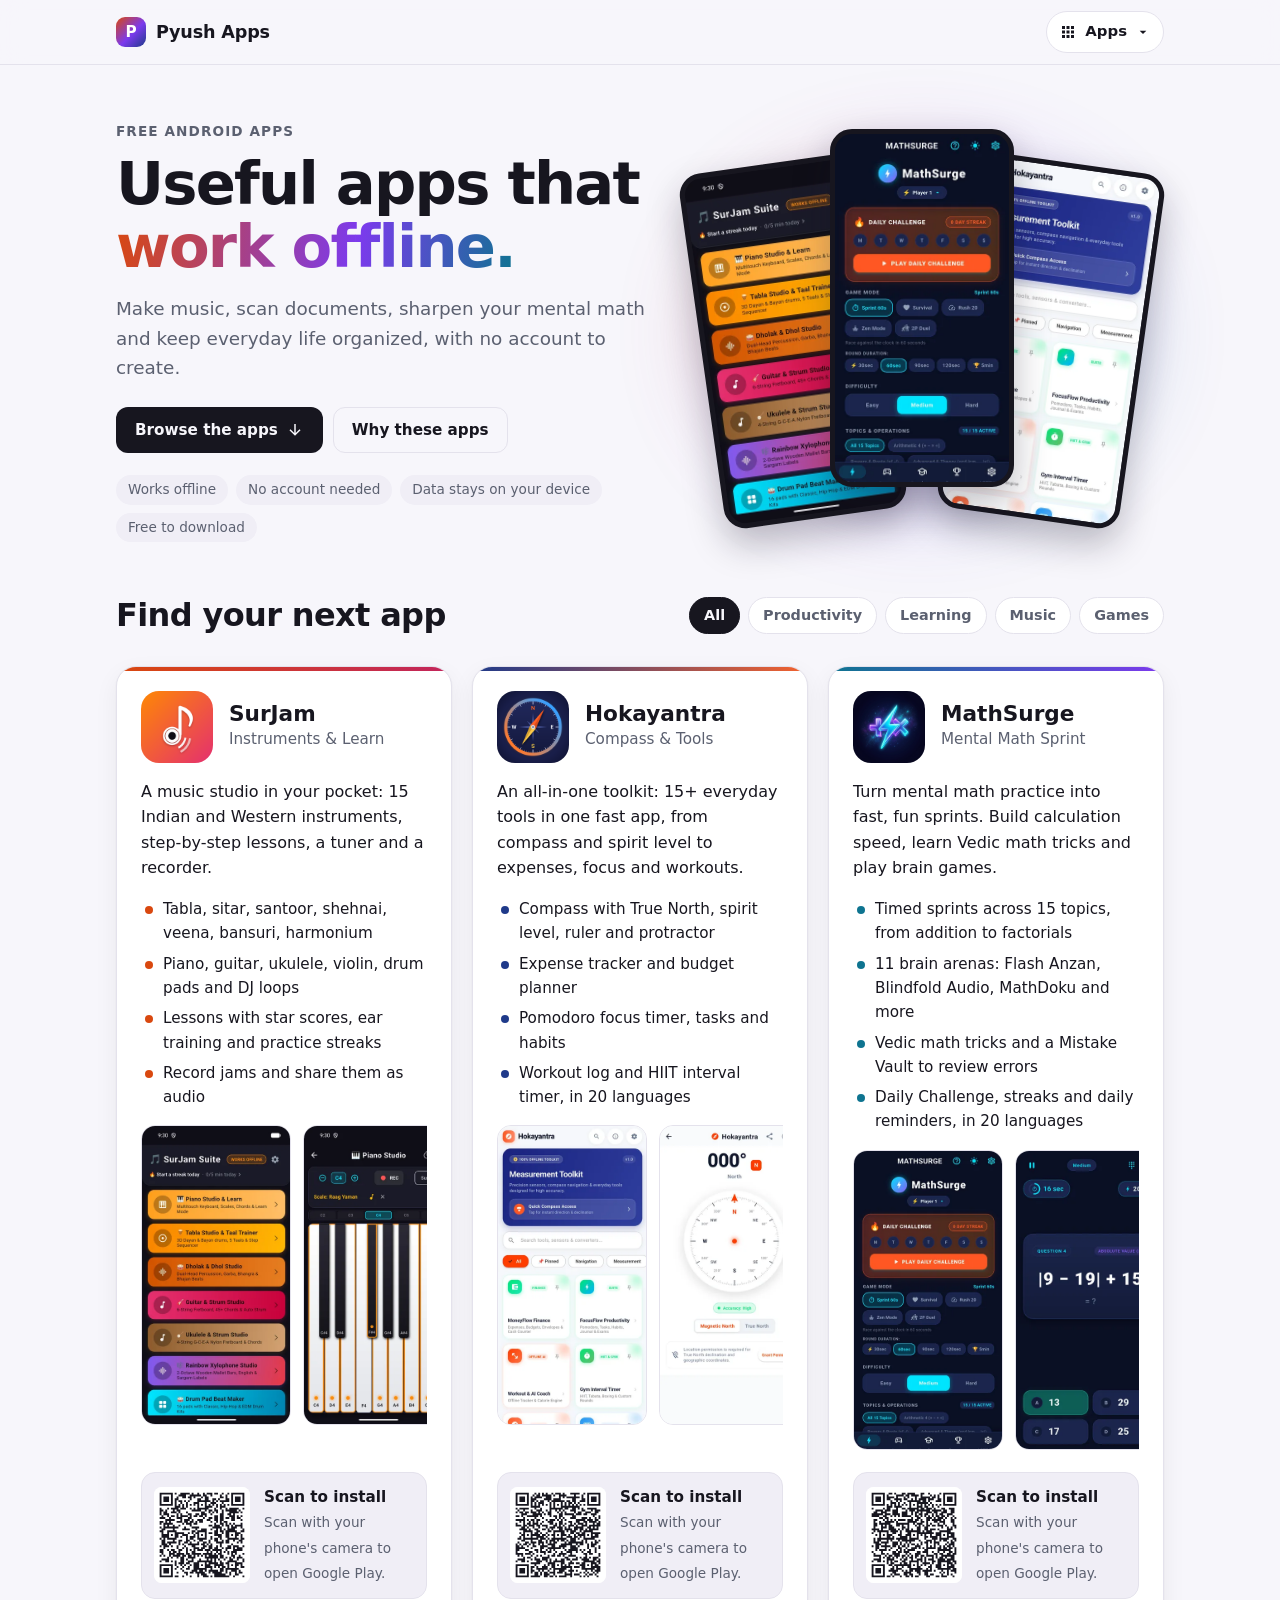
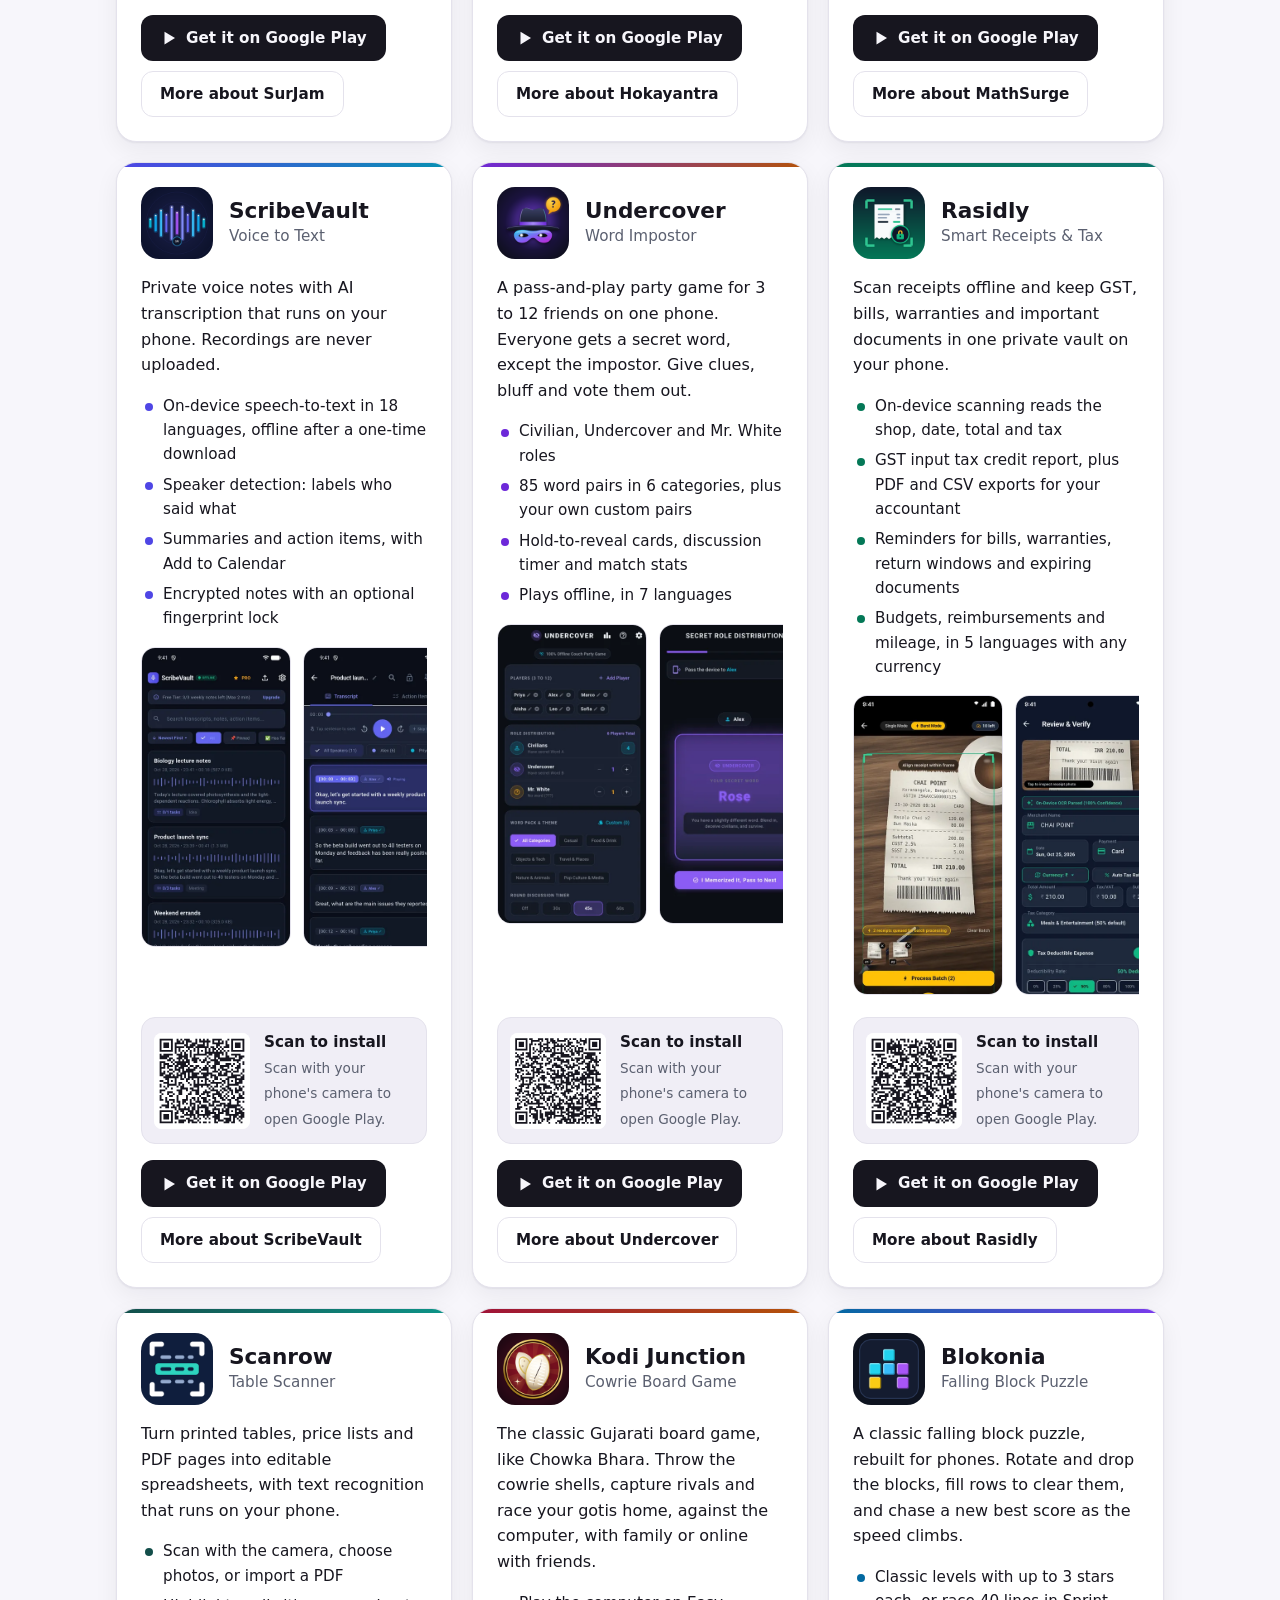
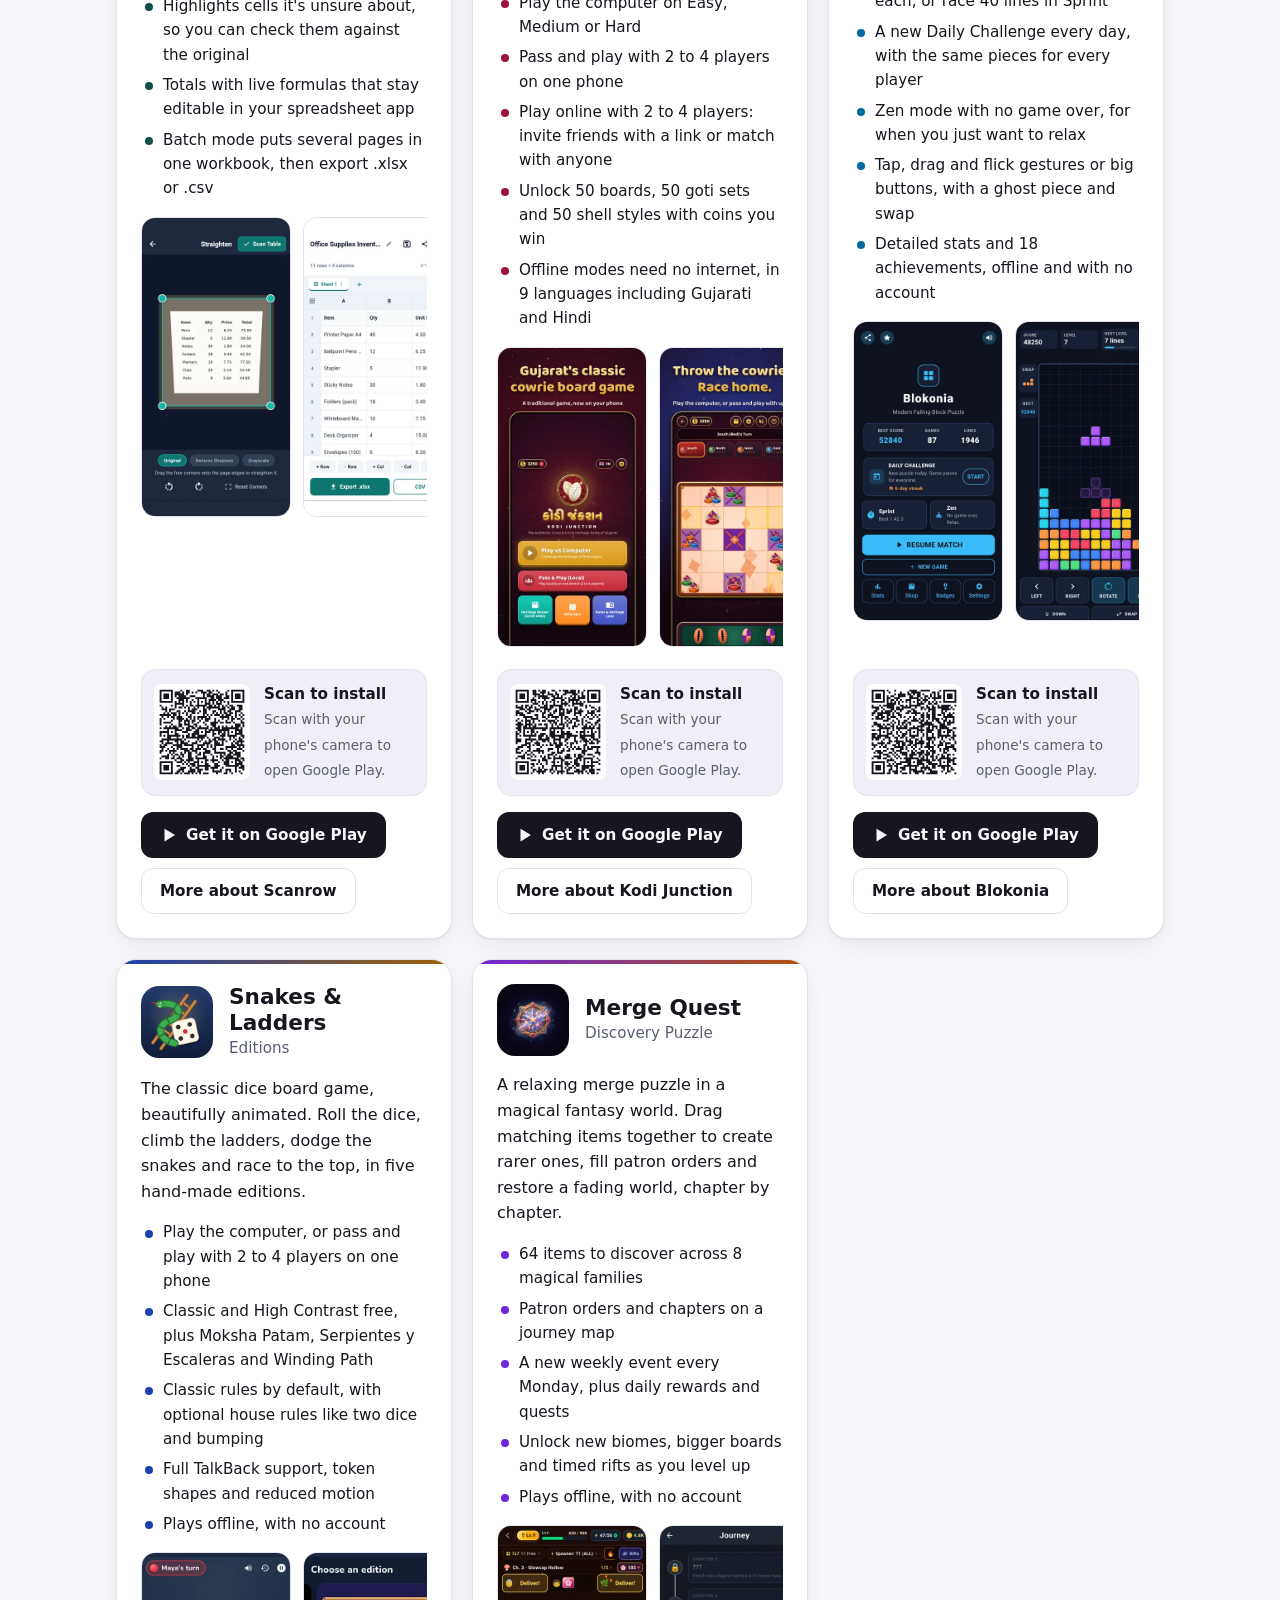
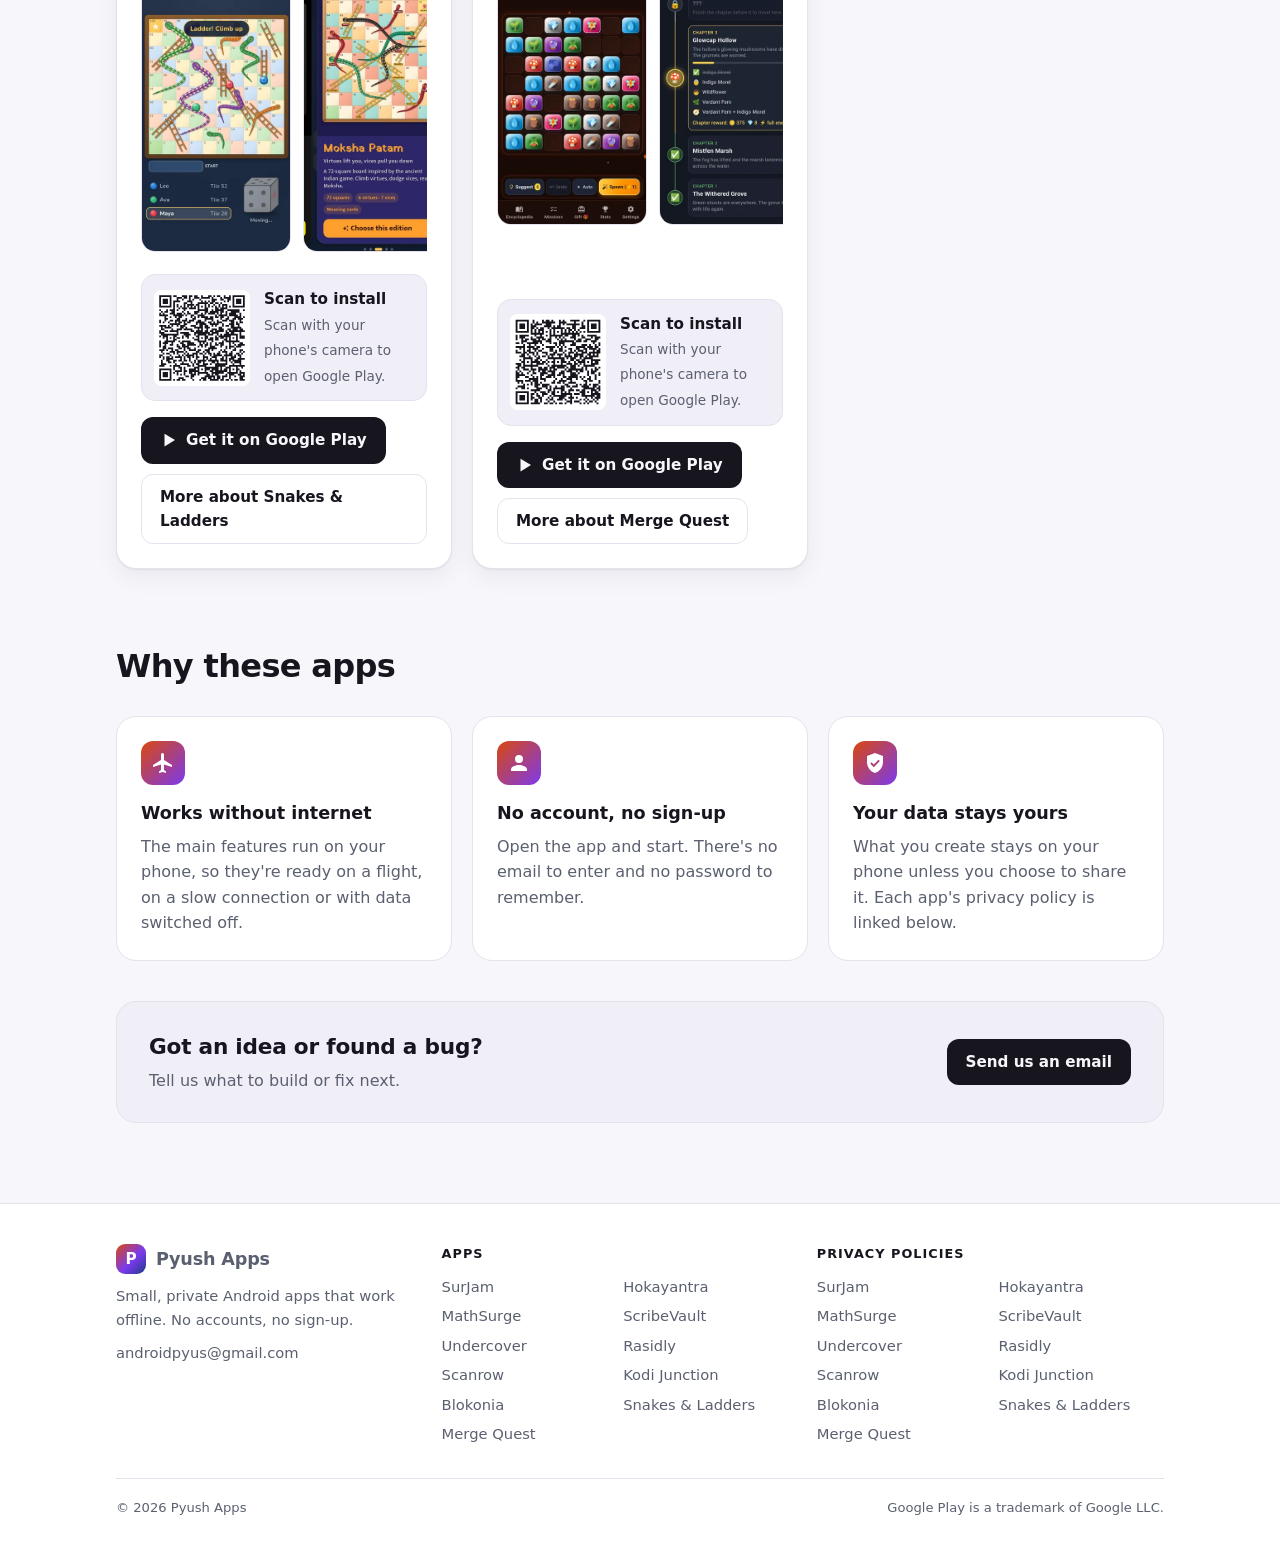
==== index.html @ 97610618 "Merge Quest is live on Google Play: install button and QR code Switches the home page card and /merg" ====
<!doctype html>
<html lang="en">
<head>
  <meta charset="utf-8">
  <meta name="viewport" content="width=device-width, initial-scale=1">
  <title>Pyush Apps</title>
  <meta name="description" content="Free Android apps that work offline: SurJam, a music studio with 15 instruments; Hokayantra, a compass and everyday toolkit; MathSurge, a mental math speed trainer; ScribeVault, private voice notes with on-device transcription; Undercover, a pass-and-play word party game; Rasidly, an offline receipt scanner and tax organiser; and Scanrow, which turns printed tables and PDFs into editable spreadsheets.">
  <link rel="icon" type="image/png" href="assets/surjam-icon.png">
  <link rel="stylesheet" href="assets/style.css">
</head>
<body>
  <a class="skip-link" href="#main">Skip to content</a>
  <header class="site-header">
    <div class="wrap">
      <a class="brand" href="./"><span class="brand-mark" aria-hidden="true">P</span>Pyush Apps</a>
      <details class="apps-menu">
        <summary><svg viewBox="0 0 24 24" width="18" height="18" aria-hidden="true"><path fill="currentColor" d="M4 4h4v4H4zm6 0h4v4h-4zm6 0h4v4h-4zM4 10h4v4H4zm6 0h4v4h-4zm6 0h4v4h-4zM4 16h4v4H4zm6 0h4v4h-4zm6 0h4v4h-4z"/></svg><span>Apps</span><svg class="apps-chevron" viewBox="0 0 24 24" width="16" height="16" aria-hidden="true"><path fill="currentColor" d="M7 10l5 5 5-5z"/></svg></summary>
        <nav class="apps-panel" aria-label="Apps">
          <a href="surjam/"><img src="assets/surjam-icon.png" alt="" width="32" height="32" loading="lazy"><span>SurJam</span></a>
          <a href="hokayantra/"><img src="assets/hokayantra-icon.png" alt="" width="32" height="32" loading="lazy"><span>Hokayantra</span></a>
          <a href="mathsurge/"><img src="assets/mathsurge-icon.png" alt="" width="32" height="32" loading="lazy"><span>MathSurge</span></a>
          <a href="scribevault/"><img src="assets/scribevault-icon.png" alt="" width="32" height="32" loading="lazy"><span>ScribeVault</span></a>
          <a href="undercover/"><img src="assets/undercover-icon.png" alt="" width="32" height="32" loading="lazy"><span>Undercover</span></a>
          <a href="rasidly/"><img src="assets/rasidly-icon.png" alt="" width="32" height="32" loading="lazy"><span>Rasidly</span></a>
          <a href="scanrow/"><img src="assets/scanrow-icon.png" alt="" width="32" height="32" loading="lazy"><span>Scanrow</span></a>
          <a href="kodijunction/"><img src="assets/kodijunction-icon.png" alt="" width="32" height="32" loading="lazy"><span>Kodi Junction</span></a>
          <a href="blokonia/"><img src="assets/blokonia-icon.png" alt="" width="32" height="32" loading="lazy"><span>Blokonia</span></a>
          <a href="snakesladders/"><img src="assets/snakesladders-icon.png" alt="" width="32" height="32" loading="lazy"><span>Snakes &amp; Ladders</span></a>
          <a href="mergequest/"><img src="assets/mergequest-icon.png" alt="" width="32" height="32" loading="lazy"><span>Merge Quest</span></a>
        </nav>
      </details>
      <script src="assets/site.js" defer></script>
    </div>
  </header>

  <main id="main" class="wrap">
    <section class="hero">
      <div class="hero-text">
        <p class="eyebrow">Free Android apps</p>
        <h1>Useful apps that <span class="hero-accent">work offline.</span></h1>
        <p class="hero-lead">Make music, scan documents, sharpen your mental math and keep everyday life organized, with no account to create.</p>
        <div class="hero-actions">
          <a class="btn btn-play" href="#apps">
            Browse the apps
            <svg viewBox="0 0 24 24" aria-hidden="true"><path fill="currentColor" d="M11 4h2v12l5-5 1.4 1.4L12 19.8l-7.4-7.4L6 11l5 5z"/></svg>
          </a>
          <a class="btn btn-ghost" href="#why">Why these apps</a>
        </div>
        <ul class="pills" aria-label="What every app offers">
          <li>Works offline</li>
          <li>No account needed</li>
          <li>Data stays on your device</li>
          <li>Free to download</li>
        </ul>
      </div>
      <div class="hero-phones">
        <a class="phone phone-left" href="surjam/"><img src="assets/surjam-1.webp" alt="SurJam's instrument list" width="360" height="720"></a>
        <a class="phone phone-right" href="hokayantra/"><img src="assets/hokayantra-1.webp" alt="Hokayantra's toolkit home screen" width="360" height="720"></a>
        <a class="phone phone-center" href="mathsurge/"><img src="assets/mathsurge-1.webp" alt="MathSurge's daily challenge screen" width="360" height="720"></a>
      </div>
    </section>

    <section id="apps" class="apps-section" aria-labelledby="apps-title">
      <div class="apps-heading">
        <h2 id="apps-title">Find your next app</h2>
        <div class="filters" role="group" aria-label="Filter apps by category" hidden>
          <button type="button" data-tag="all" aria-pressed="true">All</button>
          <button type="button" data-tag="productivity" aria-pressed="false">Productivity</button>
          <button type="button" data-tag="learning" aria-pressed="false">Learning</button>
          <button type="button" data-tag="music" aria-pressed="false">Music</button>
          <button type="button" data-tag="games" aria-pressed="false">Games</button>
        </div>
      </div>
      <div class="apps">
      <article class="card surjam" data-tags="music learning">
        <div class="card-head">
          <img src="assets/surjam-icon.png" alt="" width="72" height="72">
          <div>
            <h2>SurJam</h2>
            <p class="tagline">Instruments &amp; Learn</p>
          </div>
        </div>
        <p>A music studio in your pocket: 15 Indian and Western instruments, step-by-step lessons, a tuner and a recorder.</p>
        <ul class="features">
          <li>Tabla, sitar, santoor, shehnai, veena, bansuri, harmonium</li>
          <li>Piano, guitar, ukulele, violin, drum pads and DJ loops</li>
          <li>Lessons with star scores, ear training and practice streaks</li>
          <li>Record jams and share them as audio</li>
        </ul>
        <div class="shots" aria-label="SurJam screenshots">
          <img src="assets/surjam-1.webp" alt="SurJam home screen listing the instruments" width="360" height="720" loading="lazy">
          <img src="assets/surjam-2.webp" alt="Piano with Raag Yaman highlighted" width="360" height="720" loading="lazy">
          <img src="assets/surjam-3.webp" alt="A piano lesson in progress" width="360" height="720" loading="lazy">
          <img src="assets/surjam-4.webp" alt="Sitar with frets and strings" width="360" height="720" loading="lazy">
        </div>
        <div class="qr">
          <img src="assets/qr-surjam.svg" alt="QR code that opens SurJam on Google Play" width="96" height="96" loading="lazy">
          <div><strong>Scan to install</strong><span>Scan with your phone's camera to open Google Play.</span></div>
        </div>
        <div class="card-actions">
          <a class="btn btn-play" href="https://play.google.com/store/apps/details?id=com.surjam.app">
            <svg viewBox="0 0 24 24" aria-hidden="true"><path fill="currentColor" d="M6 3.5v17l14-8.5z"/></svg>
            Get it on Google Play
          </a>
          <a class="btn btn-ghost" href="surjam/">More about SurJam</a>
        </div>
      </article>

      <article class="card hokayantra" data-tags="productivity">
        <div class="card-head">
          <img src="assets/hokayantra-icon.png" alt="" width="72" height="72">
          <div>
            <h2>Hokayantra</h2>
            <p class="tagline">Compass &amp; Tools</p>
          </div>
        </div>
        <p>An all-in-one toolkit: 15+ everyday tools in one fast app, from compass and spirit level to expenses, focus and workouts.</p>
        <ul class="features">
          <li>Compass with True North, spirit level, ruler and protractor</li>
          <li>Expense tracker and budget planner</li>
          <li>Pomodoro focus timer, tasks and habits</li>
          <li>Workout log and HIIT interval timer, in 20 languages</li>
        </ul>
        <div class="shots" aria-label="Hokayantra screenshots">
          <img src="assets/hokayantra-1.webp" alt="Hokayantra home screen with the tool list" width="360" height="720" loading="lazy">
          <img src="assets/hokayantra-2.webp" alt="Digital compass pointing north" width="360" height="720" loading="lazy">
          <img src="assets/hokayantra-3.webp" alt="MoneyFlow expense tracker" width="360" height="720" loading="lazy">
          <img src="assets/hokayantra-4.webp" alt="Gym interval timer" width="360" height="720" loading="lazy">
        </div>
        <div class="qr">
          <img src="assets/qr-hokayantra.svg" alt="QR code that opens Hokayantra on Google Play" width="96" height="96" loading="lazy">
          <div><strong>Scan to install</strong><span>Scan with your phone's camera to open Google Play.</span></div>
        </div>
        <div class="card-actions">
          <a class="btn btn-play" href="https://play.google.com/store/apps/details?id=com.hokayantra.app">
            <svg viewBox="0 0 24 24" aria-hidden="true"><path fill="currentColor" d="M6 3.5v17l14-8.5z"/></svg>
            Get it on Google Play
          </a>
          <a class="btn btn-ghost" href="hokayantra/">More about Hokayantra</a>
        </div>
      </article>

      <article class="card mathsurge" data-tags="learning games">
        <div class="card-head">
          <img src="assets/mathsurge-icon.png" alt="" width="72" height="72">
          <div>
            <h2>MathSurge</h2>
            <p class="tagline">Mental Math Sprint</p>
          </div>
        </div>
        <p>Turn mental math practice into fast, fun sprints. Build calculation speed, learn Vedic math tricks and play brain games.</p>
        <ul class="features">
          <li>Timed sprints across 15 topics, from addition to factorials</li>
          <li>11 brain arenas: Flash Anzan, Blindfold Audio, MathDoku and more</li>
          <li>Vedic math tricks and a Mistake Vault to review errors</li>
          <li>Daily Challenge, streaks and daily reminders, in 20 languages</li>
        </ul>
        <div class="shots" aria-label="MathSurge screenshots">
          <img src="assets/mathsurge-1.webp" alt="MathSurge home screen with the Daily Challenge and game modes" width="360" height="720" loading="lazy">
          <img src="assets/mathsurge-2.webp" alt="A sprint question with four answer choices" width="360" height="720" loading="lazy">
          <img src="assets/mathsurge-3.webp" alt="The list of brain arenas" width="360" height="720" loading="lazy">
          <img src="assets/mathsurge-4.webp" alt="The Speed Math Academy with tricks and Vedic math" width="360" height="720" loading="lazy">
        </div>
        <div class="qr">
          <img src="assets/qr-mathsurge.svg" alt="QR code that opens MathSurge on Google Play" width="96" height="96" loading="lazy">
          <div><strong>Scan to install</strong><span>Scan with your phone's camera to open Google Play.</span></div>
        </div>
        <div class="card-actions">
          <a class="btn btn-play" href="https://play.google.com/store/apps/details?id=com.mathsurge.app">
            <svg viewBox="0 0 24 24" aria-hidden="true"><path fill="currentColor" d="M6 3.5v17l14-8.5z"/></svg>
            Get it on Google Play
          </a>
          <a class="btn btn-ghost" href="mathsurge/">More about MathSurge</a>
        </div>
      </article>
      <article class="card scribevault" data-tags="productivity">
        <div class="card-head">
          <img src="assets/scribevault-icon.png" alt="" width="72" height="72">
          <div>
            <h2>ScribeVault</h2>
            <p class="tagline">Voice to Text</p>
          </div>
        </div>
        <p>Private voice notes with AI transcription that runs on your phone. Recordings are never uploaded.</p>
        <ul class="features">
          <li>On-device speech-to-text in 18 languages, offline after a one-time download</li>
          <li>Speaker detection: labels who said what</li>
          <li>Summaries and action items, with Add to Calendar</li>
          <li>Encrypted notes with an optional fingerprint lock</li>
        </ul>
        <div class="shots" aria-label="ScribeVault screenshots">
          <img src="assets/scribevault-1.webp" alt="ScribeVault home screen with voice notes" width="360" height="720" loading="lazy">
          <img src="assets/scribevault-2.webp" alt="Transcript with two speakers labelled" width="360" height="720" loading="lazy">
          <img src="assets/scribevault-3.webp" alt="Summary and action items from a meeting" width="360" height="720" loading="lazy">
          <img src="assets/scribevault-4.webp" alt="ScribeVault Pro plans" width="360" height="720" loading="lazy">
        </div>
        <div class="qr">
          <img src="assets/qr-scribevault.svg" alt="QR code that opens ScribeVault on Google Play" width="96" height="96" loading="lazy">
          <div><strong>Scan to install</strong><span>Scan with your phone's camera to open Google Play.</span></div>
        </div>
        <div class="card-actions">
          <a class="btn btn-play" href="https://play.google.com/store/apps/details?id=com.scribevault.app">
            <svg viewBox="0 0 24 24" aria-hidden="true"><path fill="currentColor" d="M6 3.5v17l14-8.5z"/></svg>
            Get it on Google Play
          </a>
          <a class="btn btn-ghost" href="scribevault/">More about ScribeVault</a>
        </div>
      </article>
      <article class="card undercover" data-tags="games">
        <div class="card-head">
          <img src="assets/undercover-icon.png" alt="" width="72" height="72">
          <div>
            <h2>Undercover</h2>
            <p class="tagline">Word Impostor</p>
          </div>
        </div>
        <p>A pass-and-play party game for 3 to 12 friends on one phone. Everyone gets a secret word, except the impostor. Give clues, bluff and vote them out.</p>
        <ul class="features">
          <li>Civilian, Undercover and Mr. White roles</li>
          <li>85 word pairs in 6 categories, plus your own custom pairs</li>
          <li>Hold-to-reveal cards, discussion timer and match stats</li>
          <li>Plays offline, in 7 languages</li>
        </ul>
        <div class="shots" aria-label="Undercover screenshots">
          <img src="assets/undercover-1.webp" alt="Undercover lobby with six players and role counts" width="360" height="720" loading="lazy">
          <img src="assets/undercover-2.webp" alt="Secret word card revealing the Undercover's word" width="360" height="720" loading="lazy">
          <img src="assets/undercover-3.webp" alt="Voting screen with one player selected for elimination" width="360" height="720" loading="lazy">
          <img src="assets/undercover-4.webp" alt="Match recap showing Mr. White stole the win" width="360" height="720" loading="lazy">
        </div>
        <div class="qr">
          <img src="assets/qr-undercover.svg" alt="QR code that opens Undercover on Google Play" width="96" height="96" loading="lazy">
          <div><strong>Scan to install</strong><span>Scan with your phone's camera to open Google Play.</span></div>
        </div>
        <div class="card-actions">
          <a class="btn btn-play" href="https://play.google.com/store/apps/details?id=com.undercoverimpostor.app">
            <svg viewBox="0 0 24 24" aria-hidden="true"><path fill="currentColor" d="M6 3.5v17l14-8.5z"/></svg>
            Get it on Google Play
          </a>
          <a class="btn btn-ghost" href="undercover/">More about Undercover</a>
        </div>
      </article>
      <article class="card rasidly" data-tags="productivity">
        <div class="card-head">
          <img src="assets/rasidly-icon.png" alt="" width="72" height="72">
          <div>
            <h2>Rasidly</h2>
            <p class="tagline">Smart Receipts &amp; Tax</p>
          </div>
        </div>
        <p>Scan receipts offline and keep GST, bills, warranties and important documents in one private vault on your phone.</p>
        <ul class="features">
          <li>On-device scanning reads the shop, date, total and tax</li>
          <li>GST input tax credit report, plus PDF and CSV exports for your accountant</li>
          <li>Reminders for bills, warranties, return windows and expiring documents</li>
          <li>Budgets, reimbursements and mileage, in 5 languages with any currency</li>
        </ul>
        <div class="shots" aria-label="Rasidly screenshots">
          <img src="assets/rasidly-1.webp" alt="Scanning a stack of receipts in burst mode" width="360" height="720" loading="lazy">
          <img src="assets/rasidly-2.webp" alt="Review screen with the shop, date, total and GST read from a receipt" width="360" height="720" loading="lazy">
          <img src="assets/rasidly-3.webp" alt="Tax reports with claimed deductions and estimated savings" width="360" height="720" loading="lazy">
          <img src="assets/rasidly-4.webp" alt="Duplicate receipt warning comparing two receipts side by side" width="360" height="720" loading="lazy">
        </div>
        <div class="qr">
          <img src="assets/qr-rasidly.svg" alt="QR code that opens Rasidly on Google Play" width="96" height="96" loading="lazy">
          <div><strong>Scan to install</strong><span>Scan with your phone's camera to open Google Play.</span></div>
        </div>
        <div class="card-actions">
          <a class="btn btn-play" href="https://play.google.com/store/apps/details?id=com.rasidly.app">
            <svg viewBox="0 0 24 24" aria-hidden="true"><path fill="currentColor" d="M6 3.5v17l14-8.5z"/></svg>
            Get it on Google Play
          </a>
          <a class="btn btn-ghost" href="rasidly/">More about Rasidly</a>
        </div>
      </article>
      <article class="card scanrow" data-tags="productivity">
        <div class="card-head">
          <img src="assets/scanrow-icon.png" alt="" width="72" height="72">
          <div>
            <h2>Scanrow</h2>
            <p class="tagline">Table Scanner</p>
          </div>
        </div>
        <p>Turn printed tables, price lists and PDF pages into editable spreadsheets, with text recognition that runs on your phone.</p>
        <ul class="features">
          <li>Scan with the camera, choose photos, or import a PDF</li>
          <li>Highlights cells it's unsure about, so you can check them against the original</li>
          <li>Totals with live formulas that stay editable in your spreadsheet app</li>
          <li>Batch mode puts several pages in one workbook, then export .xlsx or .csv</li>
        </ul>
        <div class="shots" aria-label="Scanrow screenshots">
          <img src="assets/scanrow-1.webp" alt="Straighten screen with corner handles on a photographed price table" width="360" height="720" loading="lazy">
          <img src="assets/scanrow-2.webp" alt="Editable table recognized from a scan, with an Export .xlsx button" width="360" height="720" loading="lazy">
          <img src="assets/scanrow-3.webp" alt="Export sheet offering a spreadsheet or CSV file" width="360" height="720" loading="lazy">
          <img src="assets/scanrow-4.webp" alt="Scan history with searchable saved tables" width="360" height="720" loading="lazy">
        </div>
        <div class="qr">
          <img src="assets/qr-scanrow.svg" alt="QR code that opens Scanrow on Google Play" width="96" height="96" loading="lazy">
          <div><strong>Scan to install</strong><span>Scan with your phone's camera to open Google Play.</span></div>
        </div>
        <div class="card-actions">
          <a class="btn btn-play" href="https://play.google.com/store/apps/details?id=com.scanrow.app">
            <svg viewBox="0 0 24 24" aria-hidden="true"><path fill="currentColor" d="M6 3.5v17l14-8.5z"/></svg>
            Get it on Google Play
          </a>
          <a class="btn btn-ghost" href="scanrow/">More about Scanrow</a>
        </div>
      </article>
      <article class="card kodijunction" data-tags="games">
        <div class="card-head">
          <img src="assets/kodijunction-icon.png" alt="" width="72" height="72">
          <div>
            <h2>Kodi Junction</h2>
            <p class="tagline">Cowrie Board Game</p>
          </div>
        </div>
        <p>The classic Gujarati board game, like Chowka Bhara. Throw the cowrie shells, capture rivals and race your gotis home, against the computer, with family or online with friends.</p>
        <ul class="features">
          <li>Play the computer on Easy, Medium or Hard</li>
          <li>Pass and play with 2 to 4 players on one phone</li>
          <li>Play online with 2 to 4 players: invite friends with a link or match with anyone</li>
          <li>Unlock 50 boards, 50 goti sets and 50 shell styles with coins you win</li>
          <li>Offline modes need no internet, in 9 languages including Gujarati and Hindi</li>
        </ul>
        <div class="shots" aria-label="Kodi Junction screenshots">
          <img src="assets/kodijunction-1.webp" alt="Main menu with Play vs Computer, Pass and Play, Heritage Bazaar and Daily Spin" width="360" height="720" loading="lazy">
          <img src="assets/kodijunction-2.webp" alt="A four-player match on the 5 by 5 board with the cowrie shells below" width="360" height="720" loading="lazy">
          <img src="assets/kodijunction-3.webp" alt="A capture that earns an extra roll and opens the inner track" width="360" height="720" loading="lazy">
          <img src="assets/kodijunction-4.webp" alt="Heritage Bazaar with goti sets and boards to unlock with coins" width="360" height="720" loading="lazy">
        </div>
        <div class="qr">
          <img src="assets/qr-kodijunction.svg" alt="QR code that opens Kodi Junction on Google Play" width="96" height="96" loading="lazy">
          <div><strong>Scan to install</strong><span>Scan with your phone's camera to open Google Play.</span></div>
        </div>
        <div class="card-actions">
          <a class="btn btn-play" href="https://play.google.com/store/apps/details?id=com.kodijunction.app">
            <svg viewBox="0 0 24 24" aria-hidden="true"><path fill="currentColor" d="M6 3.5v17l14-8.5z"/></svg>
            Get it on Google Play
          </a>
          <a class="btn btn-ghost" href="kodijunction/">More about Kodi Junction</a>
        </div>
      </article>
      <article class="card blokonia" data-tags="games">
        <div class="card-head">
          <img src="assets/blokonia-icon.png" alt="" width="72" height="72">
          <div>
            <h2>Blokonia</h2>
            <p class="tagline">Falling Block Puzzle</p>
          </div>
        </div>
        <p>A classic falling block puzzle, rebuilt for phones. Rotate and drop the blocks, fill rows to clear them, and chase a new best score as the speed climbs.</p>
        <ul class="features">
          <li>Classic levels with up to 3 stars each, or race 40 lines in Sprint</li>
          <li>A new Daily Challenge every day, with the same pieces for every player</li>
          <li>Zen mode with no game over, for when you just want to relax</li>
          <li>Tap, drag and flick gestures or big buttons, with a ghost piece and swap</li>
          <li>Detailed stats and 18 achievements, offline and with no account</li>
        </ul>
        <div class="shots" aria-label="Blokonia screenshots">
          <img src="assets/blokonia-1.webp" alt="Home screen with best score, the daily challenge, Sprint and Zen modes" width="360" height="720" loading="lazy">
          <img src="assets/blokonia-2.webp" alt="A Classic game at level 7 with a T block about to drop and the ghost piece below" width="360" height="720" loading="lazy">
          <img src="assets/blokonia-3.webp" alt="A Sprint run in the Neon Pulse theme with 13 lines left" width="360" height="720" loading="lazy">
          <img src="assets/blokonia-4.webp" alt="Statistics with best score, a chart of the last 16 games and lifetime totals" width="360" height="720" loading="lazy">
        </div>
        <div class="qr">
          <img src="assets/qr-blokonia.svg" alt="QR code that opens Blokonia on Google Play" width="96" height="96" loading="lazy">
          <div><strong>Scan to install</strong><span>Scan with your phone's camera to open Google Play.</span></div>
        </div>
        <div class="card-actions">
          <a class="btn btn-play" href="https://play.google.com/store/apps/details?id=com.blokonia.app">
            <svg viewBox="0 0 24 24" aria-hidden="true"><path fill="currentColor" d="M6 3.5v17l14-8.5z"/></svg>
            Get it on Google Play
          </a>
          <a class="btn btn-ghost" href="blokonia/">More about Blokonia</a>
        </div>
      </article>
      <article class="card snakesladders" data-tags="games">
        <div class="card-head">
          <img src="assets/snakesladders-icon.png" alt="" width="72" height="72">
          <div>
            <h2>Snakes &amp; Ladders</h2>
            <p class="tagline">Editions</p>
          </div>
        </div>
        <p>The classic dice board game, beautifully animated. Roll the dice, climb the ladders, dodge the snakes and race to the top, in five hand-made editions.</p>
        <ul class="features">
          <li>Play the computer, or pass and play with 2 to 4 players on one phone</li>
          <li>Classic and High Contrast free, plus Moksha Patam, Serpientes y Escaleras and Winding Path</li>
          <li>Classic rules by default, with optional house rules like two dice and bumping</li>
          <li>Full TalkBack support, token shapes and reduced motion</li>
          <li>Plays offline, with no account</li>
        </ul>
        <div class="shots" aria-label="Snakes &amp; Ladders screenshots">
          <img src="assets/snakesladders-1.webp" alt="A Classic game with a ladder climb and three players" width="360" height="720" loading="lazy">
          <img src="assets/snakesladders-2.webp" alt="The edition picker showing Moksha Patam" width="360" height="720" loading="lazy">
          <img src="assets/snakesladders-3.webp" alt="Moksha Patam's Generosity virtue card after a climb" width="360" height="720" loading="lazy">
          <img src="assets/snakesladders-4.webp" alt="A Serpientes y Escaleras star checkpoint giving an extra turn" width="360" height="720" loading="lazy">
        </div>
        <div class="qr">
          <img src="assets/qr-snakesladders.svg" alt="QR code that opens Snakes &amp; Ladders on Google Play" width="96" height="96" loading="lazy">
          <div><strong>Scan to install</strong><span>Scan with your phone's camera to open Google Play.</span></div>
        </div>
        <div class="card-actions">
          <a class="btn btn-play" href="https://play.google.com/store/apps/details?id=com.snakesladders.editions">
            <svg viewBox="0 0 24 24" aria-hidden="true"><path fill="currentColor" d="M6 3.5v17l14-8.5z"/></svg>
            Get it on Google Play
          </a>
          <a class="btn btn-ghost" href="snakesladders/">More about Snakes &amp; Ladders</a>
        </div>
      </article>
      <article class="card mergequest" data-tags="games">
        <div class="card-head">
          <img src="assets/mergequest-icon.png" alt="" width="72" height="72">
          <div>
            <h2>Merge Quest</h2>
            <p class="tagline">Discovery Puzzle</p>
          </div>
        </div>
        <p>A relaxing merge puzzle in a magical fantasy world. Drag matching items together to create rarer ones, fill patron orders and restore a fading world, chapter by chapter.</p>
        <ul class="features">
          <li>64 items to discover across 8 magical families</li>
          <li>Patron orders and chapters on a journey map</li>
          <li>A new weekly event every Monday, plus daily rewards and quests</li>
          <li>Unlock new biomes, bigger boards and timed rifts as you level up</li>
          <li>Plays offline, with no account</li>
        </ul>
        <div class="shots" aria-label="Merge Quest screenshots">
          <img src="assets/mergequest-1.webp" alt="The merge board with two patron orders ready to deliver" width="360" height="720" loading="lazy">
          <img src="assets/mergequest-2.webp" alt="The journey map at chapter 3, Glowcap Hollow" width="360" height="720" loading="lazy">
          <img src="assets/mergequest-3.webp" alt="The Bloom Festival weekly event and its reward track" width="360" height="720" loading="lazy">
          <img src="assets/mergequest-4.webp" alt="The Discovery Encyclopedia showing Aquatic Crystals" width="360" height="720" loading="lazy">
        </div>
        <div class="qr">
          <img src="assets/qr-mergequest.svg" alt="QR code that opens Merge Quest on Google Play" width="96" height="96" loading="lazy">
          <div><strong>Scan to install</strong><span>Scan with your phone's camera to open Google Play.</span></div>
        </div>
        <div class="card-actions">
          <a class="btn btn-play" href="https://play.google.com/store/apps/details?id=com.mergequest.app">
            <svg viewBox="0 0 24 24" aria-hidden="true"><path fill="currentColor" d="M6 3.5v17l14-8.5z"/></svg>
            Get it on Google Play
          </a>
          <a class="btn btn-ghost" href="mergequest/">More about Merge Quest</a>
        </div>
      </article>
      </div>
    </section>

    <section id="why" class="why" aria-labelledby="why-title">
      <h2 id="why-title">Why these apps</h2>
      <div class="why-grid">
        <div class="why-item">
          <span class="why-icon" aria-hidden="true"><svg viewBox="0 0 24 24"><path fill="currentColor" d="M21 16v-2l-8-5V3.5a1.5 1.5 0 0 0-3 0V9l-8 5v2l8-2.5V19l-2 1.5V22l3.500-1 3.500 1v-1.500L13 19v-5.500z"/></svg></span>
          <h3>Works without internet</h3>
          <p>The main features run on your phone, so they're ready on a flight, on a slow connection or with data switched off.</p>
        </div>
        <div class="why-item">
          <span class="why-icon" aria-hidden="true"><svg viewBox="0 0 24 24"><path fill="currentColor" d="M12 12a4 4 0 1 0 0-8 4 4 0 0 0 0 8zm0 2c-3.300 0-8 1.700-8 4.500V20h16v-1.500c0-2.800-4.700-4.500-8-4.500z"/></svg></span>
          <h3>No account, no sign-up</h3>
          <p>Open the app and start. There's no email to enter and no password to remember.</p>
        </div>
        <div class="why-item">
          <span class="why-icon" aria-hidden="true"><svg viewBox="0 0 24 24"><path fill="currentColor" d="M12 2 4 5v6c0 5 3.400 9.700 8 11 4.600-1.300 8-6 8-11V5zm-1.200 14.200-3.500-3.500 1.400-1.400 2.100 2.100 4.700-4.700 1.400 1.400z"/></svg></span>
          <h3>Your data stays yours</h3>
          <p>What you create stays on your phone unless you choose to share it. Each app's privacy policy is linked below.</p>
        </div>
      </div>
    </section>

    <section class="cta">
      <div>
        <h2>Got an idea or found a bug?</h2>
        <p>Tell us what to build or fix next.</p>
      </div>
      <a class="btn btn-play" href="mailto:androidpyus@gmail.com">Send us an email</a>
    </section>
  </main>

  <footer class="site-footer">
    <div class="wrap">
      <div class="footer-grid">
        <div class="footer-about">
          <a class="brand" href="./"><span class="brand-mark" aria-hidden="true">P</span>Pyush Apps</a>
          <p>Small, private Android apps that work offline. No accounts, no sign-up.</p>
          <p><a href="mailto:androidpyus@gmail.com">androidpyus@gmail.com</a></p>
        </div>
        <nav aria-label="Apps">
          <h2>Apps</h2>
          <ul>
            <li><a href="surjam/">SurJam</a></li>
            <li><a href="hokayantra/">Hokayantra</a></li>
            <li><a href="mathsurge/">MathSurge</a></li>
            <li><a href="scribevault/">ScribeVault</a></li>
            <li><a href="undercover/">Undercover</a></li>
            <li><a href="rasidly/">Rasidly</a></li>
            <li><a href="scanrow/">Scanrow</a></li>
            <li><a href="kodijunction/">Kodi Junction</a></li>
            <li><a href="blokonia/">Blokonia</a></li>
            <li><a href="snakesladders/">Snakes &amp; Ladders</a></li>
            <li><a href="mergequest/">Merge Quest</a></li>
          </ul>
        </nav>
        <nav aria-label="Privacy policies">
          <h2>Privacy policies</h2>
          <ul>
            <li><a href="https://pyush.github.io/surjam-privacy/">SurJam</a></li>
            <li><a href="https://pyush.github.io/hokayantra-privacy/">Hokayantra</a></li>
            <li><a href="https://pyush.github.io/mathsurge-privacy/">MathSurge</a></li>
            <li><a href="https://pyush.github.io/scribevault-privacy/">ScribeVault</a></li>
            <li><a href="https://pyush.github.io/undercover-word-imposter-privacy/">Undercover</a></li>
            <li><a href="https://pyush.github.io/rasidly-privacy/">Rasidly</a></li>
            <li><a href="https://pyush.github.io/scanrow-site/privacy/">Scanrow</a></li>
            <li><a href="https://kodijunction.com/privacy.html">Kodi Junction</a></li>
            <li><a href="https://pyush.github.io/blokonia-site/privacy.html">Blokonia</a></li>
            <li><a href="https://pyush.github.io/snakes-ladders-privacy/">Snakes &amp; Ladders</a></li>
            <li><a href="https://pyush.github.io/mergequest-site/privacy.html">Merge Quest</a></li>
          </ul>
        </nav>
      </div>
      <div class="footer-bottom">
        <span>© 2026 Pyush Apps</span>
        <span>Google Play is a trademark of Google LLC.</span>
      </div>
    </div>
  </footer>
</body>
</html>
---- assets/style.css ----
:root {
  --bg: #f7f6fb;
  --surface: #ffffff;
  --text: #17161f;
  --muted: #5b6070;
  --rule: #e4e2ec;
  --chip: #f0eef6;
  --header-bg: rgb(247 246 251 / 82%);
  --surjam: #d9480f;
  --surjam-2: #c2255c;
  --hokayantra: #1f3a8a;
  --hokayantra-2: #f2622e;
  --mathsurge: #0e7490;
  --mathsurge-2: #7c3aed;
  --scribevault: #4f46e5;
  --scribevault-2: #0891b2;
  --undercover: #6d28d9;
  --undercover-2: #b45309;
  --rasidly: #047857;
  --rasidly-2: #0f766e;
  --scanrow: #134e4a;
  --scanrow-2: #0d9488;
  --kodijunction: #9f1239;
  --kodijunction-2: #b45309;
  --blokonia: #0369a1;
  --blokonia-2: #7c3aed;
  --snakesladders: #1e40af;
  --snakesladders-2: #a16207;
  --mergequest: #6d28d9;
  --mergequest-2: #b45309;
  --shadow: 0 1px 2px rgb(20 18 40 / 6%), 0 8px 24px rgb(20 18 40 / 6%);
}
@media (prefers-color-scheme: dark) {
  :root:not([data-theme="light"]) {
    --bg: #0f0e17;
    --surface: #1a1926;
    --text: #f4f3fa;
    --muted: #a3a8b8;
    --rule: #2d2b3d;
    --chip: #24223a;
    --header-bg: rgb(15 14 23 / 82%);
    --surjam: #ff8a3d;
    --surjam-2: #f0507f;
    --hokayantra: #8fa8ff;
    --hokayantra-2: #ff8a5c;
    --mathsurge: #22d3ee;
    --mathsurge-2: #a78bfa;
  --scribevault: #818cf8;
  --scribevault-2: #22d3ee;
  --undercover: #a78bfa;
  --undercover-2: #fbbf24;
  --rasidly: #34d399;
  --rasidly-2: #5eead4;
  --scanrow: #2dd4bf;
  --scanrow-2: #99f6e4;
  --kodijunction: #fb7185;
  --kodijunction-2: #fbbf24;
  --blokonia: #38bdf8;
  --blokonia-2: #c084fc;
  --snakesladders: #93c5fd;
  --snakesladders-2: #fcd34d;
  --mergequest: #c4b5fd;
  --mergequest-2: #fcd34d;
    --shadow: none;
  }
}
:root[data-theme="dark"] {
  --bg: #0f0e17;
  --surface: #1a1926;
  --text: #f4f3fa;
  --muted: #a3a8b8;
  --rule: #2d2b3d;
  --chip: #24223a;
  --header-bg: rgb(15 14 23 / 82%);
  --surjam: #ff8a3d;
  --surjam-2: #f0507f;
  --hokayantra: #8fa8ff;
  --hokayantra-2: #ff8a5c;
  --mathsurge: #22d3ee;
  --mathsurge-2: #a78bfa;
  --scribevault: #818cf8;
  --scribevault-2: #22d3ee;
  --undercover: #a78bfa;
  --undercover-2: #fbbf24;
  --rasidly: #34d399;
  --rasidly-2: #5eead4;
  --scanrow: #2dd4bf;
  --scanrow-2: #99f6e4;
  --kodijunction: #fb7185;
  --kodijunction-2: #fbbf24;
  --blokonia: #38bdf8;
  --blokonia-2: #c084fc;
  --snakesladders: #93c5fd;
  --snakesladders-2: #fcd34d;
  --mergequest: #c4b5fd;
  --mergequest-2: #fcd34d;
  --shadow: none;
}

* { box-sizing: border-box; }
html { -webkit-text-size-adjust: 100%; scroll-padding-top: 80px; }
body {
  margin: 0;
  background: var(--bg);
  color: var(--text);
  font: 16px/1.6 system-ui, -apple-system, "Segoe UI", Roboto, "Noto Sans", sans-serif;
}
img { max-width: 100%; display: block; }
a { color: inherit; }
.wrap { max-width: 1080px; margin: 0 auto; padding: 0 16px; }
.skip-link { position: absolute; left: -999px; top: 8px; padding: 8px 12px; border-radius: 8px; background: var(--text); color: var(--bg); z-index: 20; }
.skip-link:focus { left: 16px; }

/* Header */
.site-header {
  position: sticky; top: 0; z-index: 10;
  background: var(--header-bg);
  backdrop-filter: saturate(160%) blur(12px);
  -webkit-backdrop-filter: saturate(160%) blur(12px);
  border-bottom: 1px solid var(--rule);
}
.site-header .wrap { display: flex; align-items: center; justify-content: space-between; gap: 16px; min-height: 64px; }
.brand { display: inline-flex; align-items: center; gap: 10px; font-weight: 800; font-size: 1.1rem; letter-spacing: -0.01em; text-decoration: none; flex: none; }
.brand-mark {
  width: 30px; height: 30px; border-radius: 9px; display: grid; place-items: center;
  color: #fff; font-size: 0.95rem; font-weight: 900;
  background: linear-gradient(135deg, var(--surjam), var(--mathsurge-2) 55%, var(--hokayantra));
}
.apps-menu { position: relative; flex: none; }
.apps-menu summary {
  display: inline-flex; align-items: center; gap: 8px; padding: 8px 12px; border-radius: 999px;
  border: 1px solid var(--rule); background: var(--surface); color: var(--text);
  font-size: 0.93rem; font-weight: 600; cursor: pointer; list-style: none; user-select: none;
}
.apps-menu summary::-webkit-details-marker { display: none; }
.apps-menu summary:hover, .apps-menu[open] summary { background: var(--chip); }
.apps-menu[open] .apps-chevron { transform: rotate(180deg); }
.apps-panel {
  position: absolute; top: calc(100% + 8px); right: 0; z-index: 20;
  width: min(420px, calc(100vw - 32px)); max-height: calc(100vh - 88px); overflow-y: auto;
  display: grid; grid-template-columns: repeat(auto-fill, minmax(170px, 1fr)); gap: 4px; padding: 10px;
  background: var(--surface); border: 1px solid var(--rule); border-radius: 16px;
  box-shadow: 0 12px 32px rgb(20 18 40 / 18%);
}
.apps-panel a {
  display: flex; align-items: center; gap: 10px; padding: 8px 10px; border-radius: 10px;
  color: var(--text); text-decoration: none; font-size: 0.93rem; font-weight: 600;
}
.apps-panel a img { width: 32px; height: 32px; border-radius: 8px; flex: none; }
.apps-panel a:hover, .apps-panel a[aria-current="page"] { background: var(--chip); }

/* Footer */
.site-footer { border-top: 1px solid var(--rule); margin-top: 80px; padding: 40px 0 28px; color: var(--muted); font-size: 0.92rem; background: var(--surface); }
.footer-grid { display: grid; gap: 28px; grid-template-columns: 1.2fr 1.4fr 1.4fr; }
.footer-grid h2 { font-size: 0.8rem; text-transform: uppercase; letter-spacing: 0.08em; color: var(--text); margin: 0 0 10px; }
.footer-grid ul { list-style: none; margin: 0; padding: 0; display: grid; gap: 6px 16px; grid-template-columns: repeat(auto-fill, minmax(110px, 1fr)); }
.footer-grid a { color: var(--muted); text-decoration: none; }
.footer-grid a:hover { color: var(--text); text-decoration: underline; }
.footer-about p { margin: 10px 0 0; max-width: 36ch; }
.footer-bottom { margin-top: 32px; padding-top: 18px; border-top: 1px solid var(--rule); display: flex; flex-wrap: wrap; gap: 6px 20px; justify-content: space-between; font-size: 0.82rem; }

/* Home hero */
.hero { padding: 56px 0 32px; display: grid; gap: 32px; grid-template-columns: 1.1fr 1fr; align-items: center; }
.eyebrow { margin: 0 0 10px; font-size: 0.85rem; font-weight: 700; letter-spacing: 0.08em; text-transform: uppercase; color: var(--muted); }
.hero h1 { font-size: clamp(2.2rem, 6vw, 3.7rem); line-height: 1.06; letter-spacing: -0.03em; margin: 0 0 16px; }
.hero-accent {
  background: linear-gradient(100deg, var(--surjam), var(--mathsurge-2) 60%, var(--mathsurge));
  -webkit-background-clip: text; background-clip: text; color: transparent;
}
.hero-lead { color: var(--muted); font-size: 1.15rem; margin: 0; max-width: 46ch; }
.hero-actions { display: flex; flex-wrap: wrap; gap: 10px; margin-top: 24px; }
.hero-actions svg { width: 18px; height: 18px; }
.pills { display: flex; flex-wrap: wrap; gap: 8px; margin: 22px 0 0; padding: 0; list-style: none; }
.pills li { background: var(--chip); border-radius: 999px; padding: 4px 12px; font-size: 0.85rem; color: var(--muted); }
.hero-phones { position: relative; aspect-ratio: 5 / 4.4; max-width: 460px; width: 100%; justify-self: center; }
.hero-phones::before {
  content: ""; position: absolute; inset: 8% 4%; border-radius: 50%; filter: blur(48px); opacity: 0.28;
  background: linear-gradient(120deg, var(--surjam), var(--mathsurge-2), var(--mathsurge));
}
.phone {
  position: absolute; top: 8%; width: 40%; border-radius: 22px; overflow: hidden; display: block;
  border: 5px solid #17161f; background: #17161f; box-shadow: 0 16px 36px rgb(20 18 40 / 28%);
  transition: transform 0.25s ease;
}
.phone img { width: 100%; height: auto; aspect-ratio: 1 / 2; object-fit: cover; }
.phone-left { left: 2%; transform: rotate(-8deg); }
.phone-right { right: 2%; transform: rotate(8deg); }
.phone-center { left: 30%; top: 0; width: 40%; z-index: 1; }
.phone:hover, .phone:focus-visible { z-index: 2; }
.phone-left:hover, .phone-left:focus-visible { transform: rotate(-4deg) translateY(-8px); }
.phone-right:hover, .phone-right:focus-visible { transform: rotate(4deg) translateY(-8px); }
.phone-center:hover, .phone-center:focus-visible { transform: translateY(-8px); }

/* App list heading and category filters */
.apps-section { padding-top: 16px; }
.apps-heading { display: flex; flex-wrap: wrap; gap: 12px 24px; align-items: center; justify-content: space-between; }
.apps-heading h2, .why h2 { margin: 0; font-size: clamp(1.5rem, 4vw, 2rem); letter-spacing: -0.02em; }
.filters { display: flex; flex-wrap: wrap; gap: 8px; }
.filters[hidden] { display: none; }
.filters button {
  font: inherit; font-size: 0.9rem; font-weight: 600; padding: 6px 14px; border-radius: 999px; cursor: pointer;
  border: 1px solid var(--rule); background: var(--surface); color: var(--muted);
}
.filters button:hover { background: var(--chip); color: var(--text); }
.filters button[aria-pressed="true"] { background: var(--text); border-color: var(--text); color: var(--bg); }
.filters button:focus-visible { outline: 3px solid var(--hokayantra); outline-offset: 2px; }

/* Why these apps */
.why { margin-top: 72px; }
.why-grid { display: grid; gap: 20px; margin-top: 24px; grid-template-columns: repeat(auto-fit, minmax(min(100%, 260px), 1fr)); }
.why-item { background: var(--surface); border: 1px solid var(--rule); border-radius: 20px; padding: 24px; }
.why-item h3 { margin: 14px 0 6px; font-size: 1.1rem; }
.why-item p { margin: 0; color: var(--muted); }
.why-icon { display: grid; place-items: center; width: 44px; height: 44px; border-radius: 12px; color: #fff; background: linear-gradient(135deg, var(--surjam), var(--mathsurge-2)); }
.why-icon svg { width: 24px; height: 24px; }

/* Closing call to action */
.cta {
  margin-top: 40px; padding: 28px 32px; border-radius: 20px; background: var(--chip); border: 1px solid var(--rule);
  display: flex; flex-wrap: wrap; gap: 16px 24px; align-items: center; justify-content: space-between;
}
.cta h2 { margin: 0; font-size: 1.35rem; letter-spacing: -0.01em; }
.cta p { margin: 4px 0 0; color: var(--muted); }

/* App cards on the home page */
.apps { display: grid; gap: 20px; grid-template-columns: repeat(auto-fill, minmax(min(100%, 310px), 1fr)); margin-top: 24px; }
.card {
  background: var(--surface);
  border: 1px solid var(--rule);
  border-radius: 20px;
  box-shadow: var(--shadow);
  padding: 24px;
  display: flex;
  flex-direction: column;
  gap: 16px;
  min-width: 0;
  position: relative;
  overflow: hidden;
  transition: transform 0.2s ease, box-shadow 0.2s ease, opacity 0.5s ease;
}
.card[hidden] { display: none; }
.card:hover { transform: translateY(-4px); box-shadow: 0 16px 36px rgb(20 18 40 / 14%); }
/* Added by site.js to cards below the fold, then removed as they scroll into view. */
.card.reveal { opacity: 0; transform: translateY(16px); }
.card::before { content: ""; position: absolute; inset: 0 0 auto; height: 4px; background: linear-gradient(90deg, var(--accent), var(--accent-2)); }
.card-head { display: flex; gap: 16px; align-items: center; }
.card-head img { width: 72px; height: 72px; border-radius: 18px; flex: none; }
.card h2 { font-size: 1.35rem; margin: 0; line-height: 1.2; }
.tagline { color: var(--muted); margin: 2px 0 0; font-size: 0.95rem; }
.card p { margin: 0; }
.features { margin: 0; padding: 0; list-style: none; display: grid; gap: 6px; font-size: 0.95rem; }
.features li { padding-left: 22px; position: relative; }
.features li::before { content: ""; position: absolute; left: 4px; top: 0.6em; width: 8px; height: 8px; border-radius: 50%; background: var(--accent); }
.card-actions { margin-top: auto; display: flex; flex-wrap: wrap; gap: 10px; align-items: center; }
.surjam { --accent: var(--surjam); --accent-2: var(--surjam-2); }
.hokayantra { --accent: var(--hokayantra); --accent-2: var(--hokayantra-2); }
.mathsurge { --accent: var(--mathsurge); --accent-2: var(--mathsurge-2); }
.scribevault { --accent: var(--scribevault); --accent-2: var(--scribevault-2); }
.undercover { --accent: var(--undercover); --accent-2: var(--undercover-2); }
.rasidly { --accent: var(--rasidly); --accent-2: var(--rasidly-2); }
.scanrow { --accent: var(--scanrow); --accent-2: var(--scanrow-2); }
.kodijunction { --accent: var(--kodijunction); --accent-2: var(--kodijunction-2); }
.blokonia { --accent: var(--blokonia); --accent-2: var(--blokonia-2); }
.snakesladders { --accent: var(--snakesladders); --accent-2: var(--snakesladders-2); }
.mergequest { --accent: var(--mergequest); --accent-2: var(--mergequest-2); }

/* Buttons */
.btn {
  display: inline-flex; align-items: center; gap: 8px;
  padding: 10px 18px; border-radius: 12px;
  font-weight: 600; font-size: 0.95rem; text-decoration: none;
  border: 1px solid transparent;
}
.btn-play { background: var(--text); color: var(--bg); }
.btn-play svg { width: 18px; height: 18px; }
.btn-ghost { border-color: var(--rule); color: var(--text); }
/* Not on Google Play yet: looks like the Play button but isn't a link. */
.btn-soon { border: 1px dashed var(--accent, var(--rule)); color: var(--muted); cursor: default; }
.btn-soon:hover { filter: none; }
.btn:hover { filter: brightness(1.08); }
.btn:focus-visible, a:focus-visible { outline: 3px solid var(--accent, var(--hokayantra)); outline-offset: 2px; }

/* "Scan to install" QR panel: on computer-sized screens only; on a phone the Play button is the shortcut. */
.qr {
  display: none;
  align-items: center; gap: 14px;
  padding: 12px; border-radius: 14px;
  background: var(--chip); border: 1px solid var(--rule);
}
.qr img { width: 96px; height: 96px; border-radius: 8px; flex: none; background: #fff; }
.qr strong { display: block; font-size: 0.95rem; }
.qr span { color: var(--muted); font-size: 0.85rem; line-height: 1.4; }
@media (min-width: 860px) {
  .qr { display: flex; }
  /* Keep the QR panel and the buttons lined up at the bottom of each card. */
  .card .qr { margin-top: auto; }
  .card .qr + .card-actions { margin-top: 0; }
}

/* Screenshot strip */
.shots { display: flex; gap: 12px; overflow-x: auto; scroll-snap-type: x mandatory; padding-bottom: 6px; }
.shots img {
  width: 150px; height: auto; aspect-ratio: 1 / 2; object-fit: cover;
  border-radius: 14px; border: 1px solid var(--rule); scroll-snap-align: start; flex: none;
  background: var(--chip);
}

/* App detail pages */
.app-hero { padding: 40px 0 8px; display: flex; gap: 24px; align-items: center; flex-wrap: wrap; }
.app-hero > img { width: 96px; height: 96px; border-radius: 24px; }
.app-hero-text { flex: 1 1 280px; }
.app-hero h1 { margin: 0; font-size: clamp(1.8rem, 5vw, 2.6rem); line-height: 1.15; letter-spacing: -0.02em; }
.app-hero .tagline { font-size: 1.05rem; }
.app-hero .qr { flex: none; }
.accent-bar { height: 6px; border-radius: 999px; background: linear-gradient(90deg, var(--accent), var(--accent-2)); margin: 24px 0; }
.section { margin-top: 40px; }
.section h2 { font-size: 1.25rem; margin: 0 0 14px; }
.grid-2 { display: grid; gap: 16px; grid-template-columns: repeat(auto-fit, minmax(min(100%, 380px), 1fr)); }
.box { background: var(--surface); border: 1px solid var(--rule); border-radius: 16px; padding: 18px 20px; }
.box h3 { margin: 0 0 8px; font-size: 1.02rem; color: var(--accent); }
.box ul { margin: 0; padding-left: 18px; }
.box li { margin: 3px 0; }
.page-shots .shots img { width: 200px; }
.note { color: var(--muted); font-size: 0.95rem; }

@media (max-width: 760px) {
  .footer-grid { grid-template-columns: 1fr; }
  .hero { grid-template-columns: 1fr; padding-top: 36px; }
  .why { margin-top: 56px; }
}
@media (prefers-reduced-motion: no-preference) {
  html { scroll-behavior: smooth; }
}
@media (prefers-reduced-motion: reduce) {
  .card, .phone { transition: none; }
  .card:hover { transform: none; }
}
@media (max-width: 480px) {
  .card { padding: 18px; }
  .shots img { width: 128px; }
  .page-shots .shots img { width: 160px; }
}
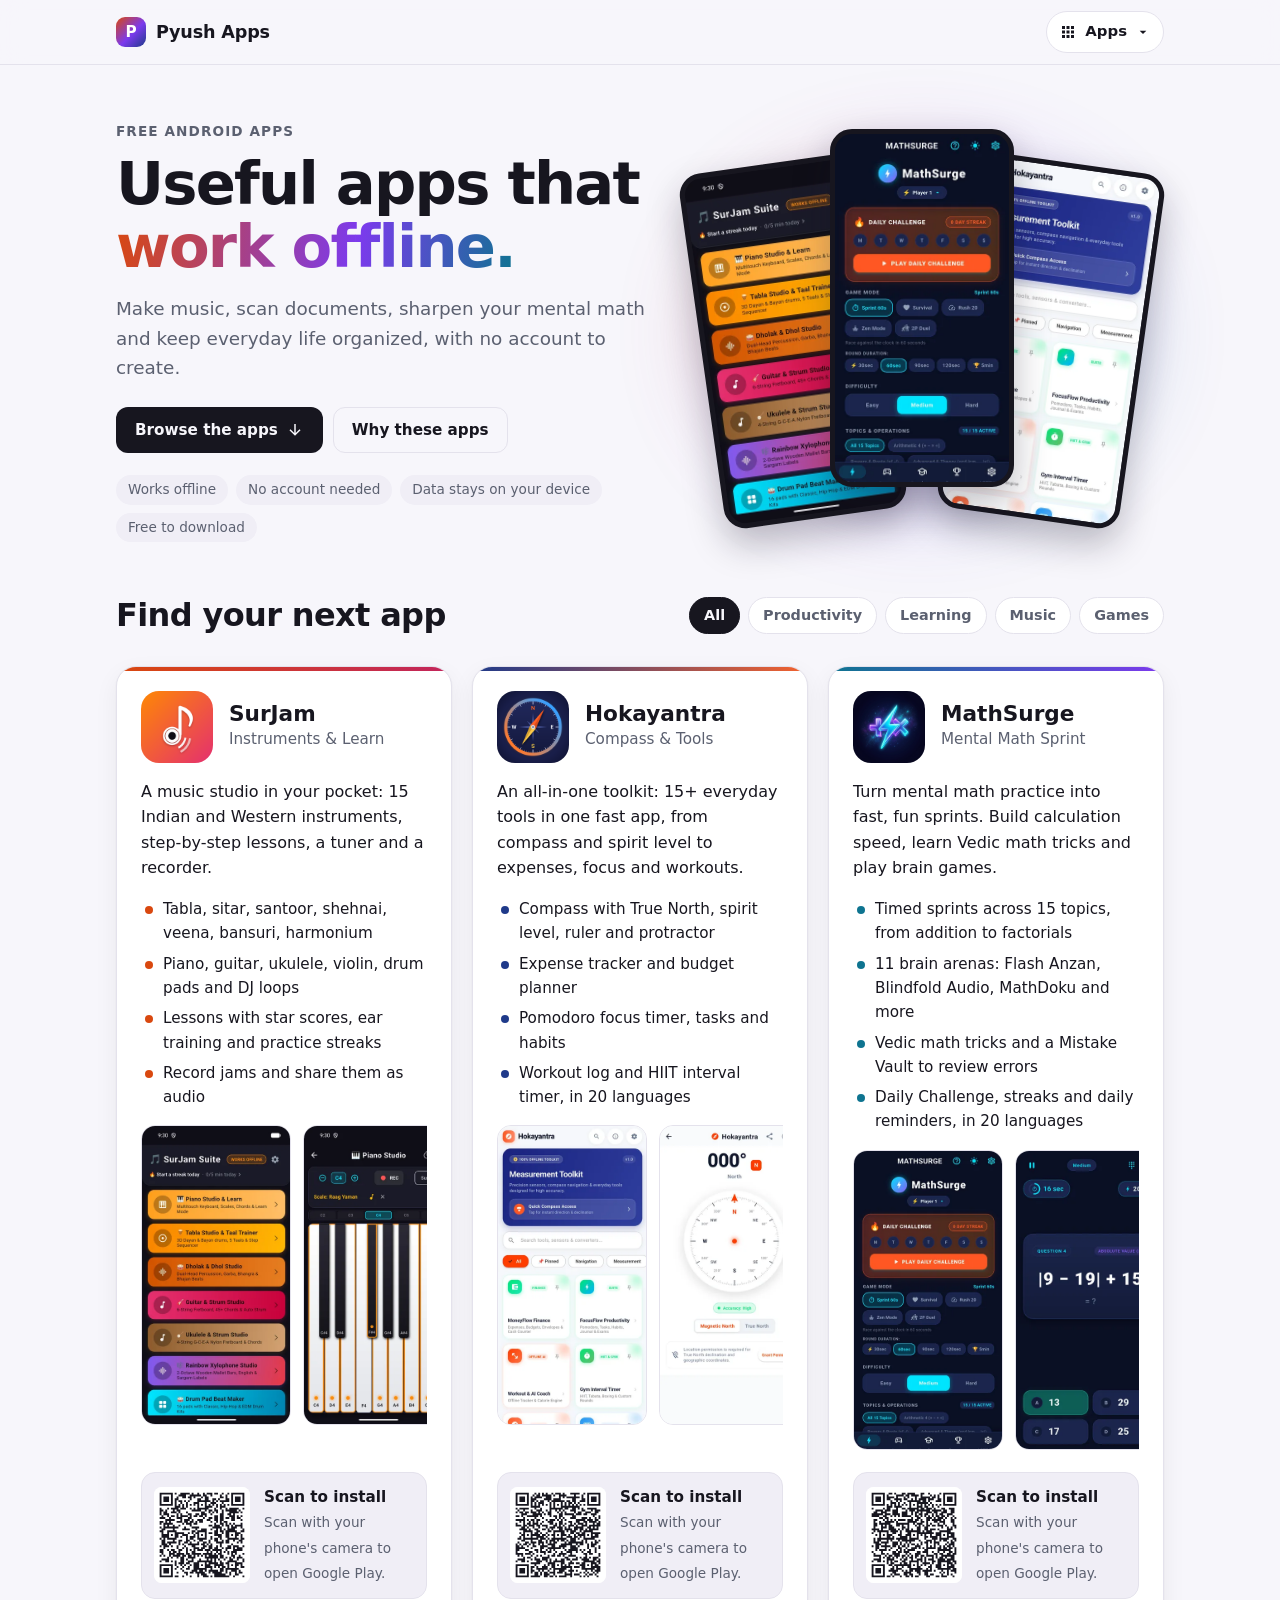
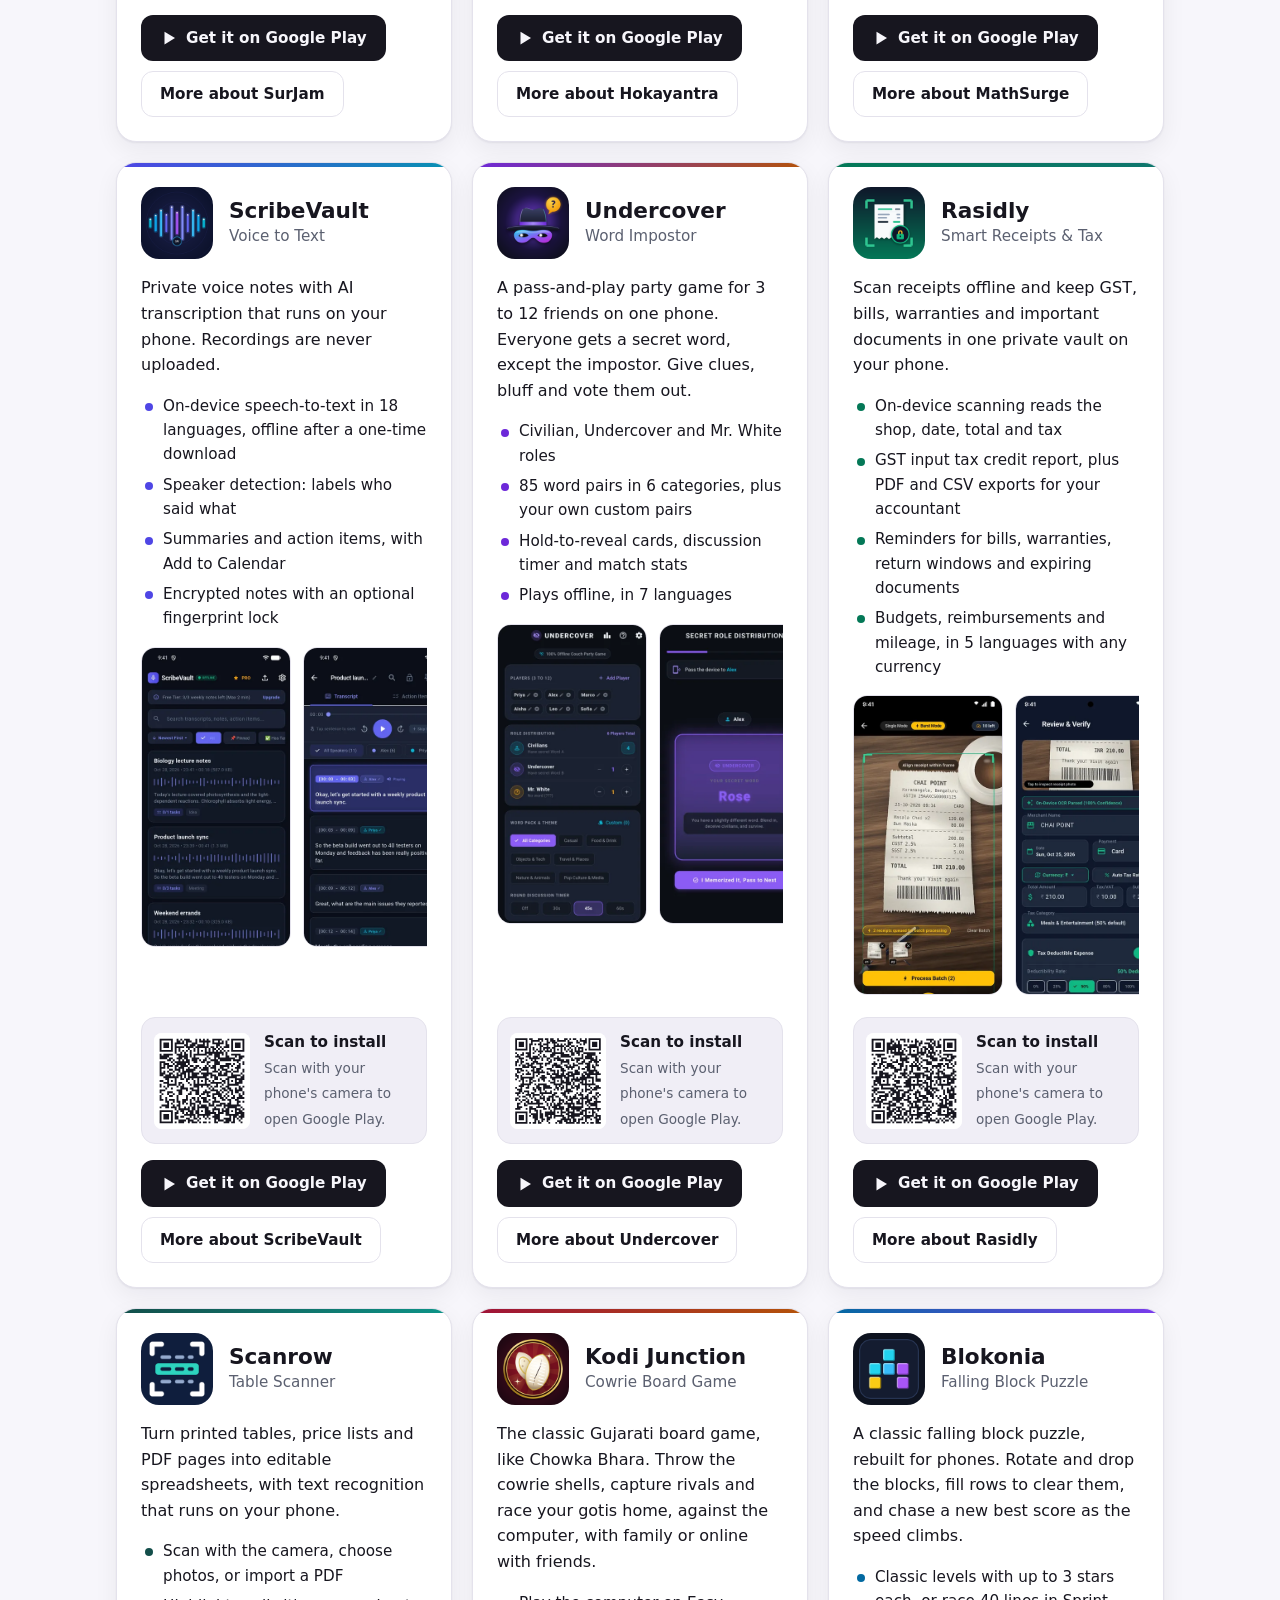
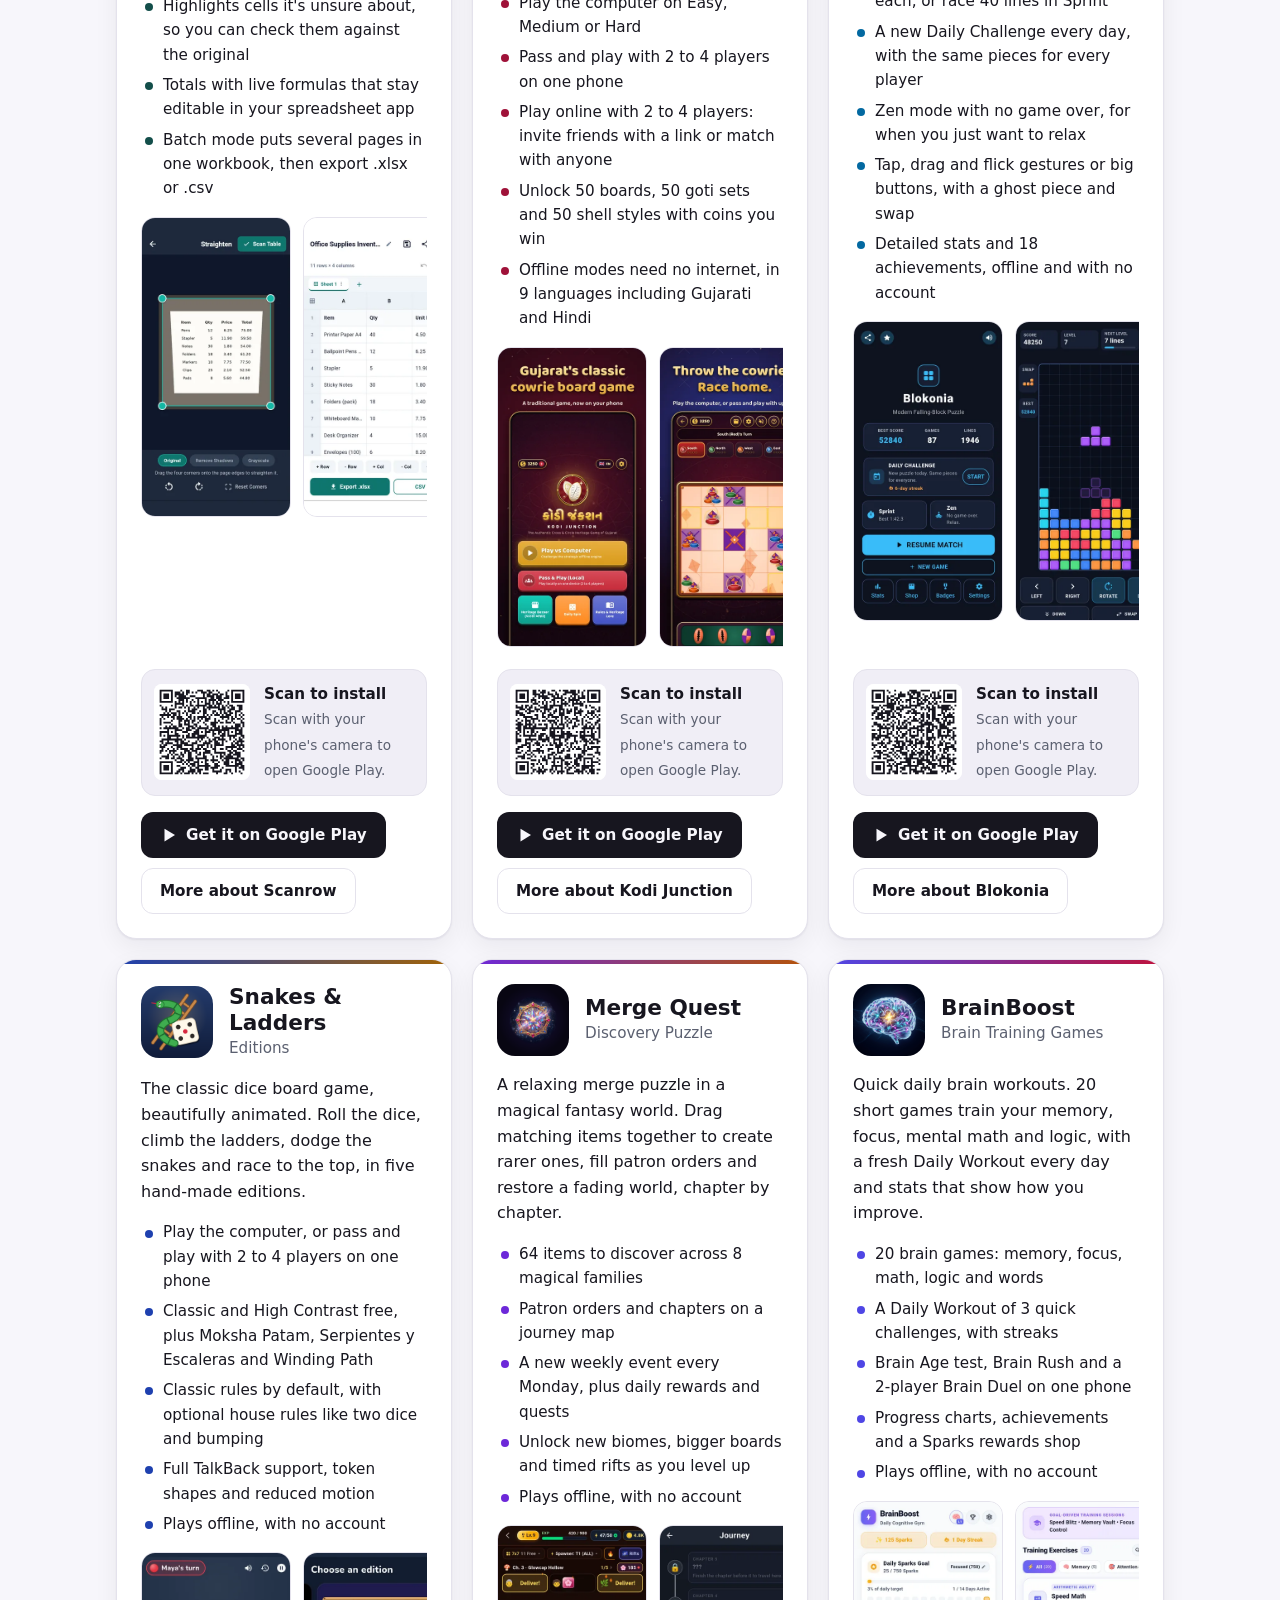
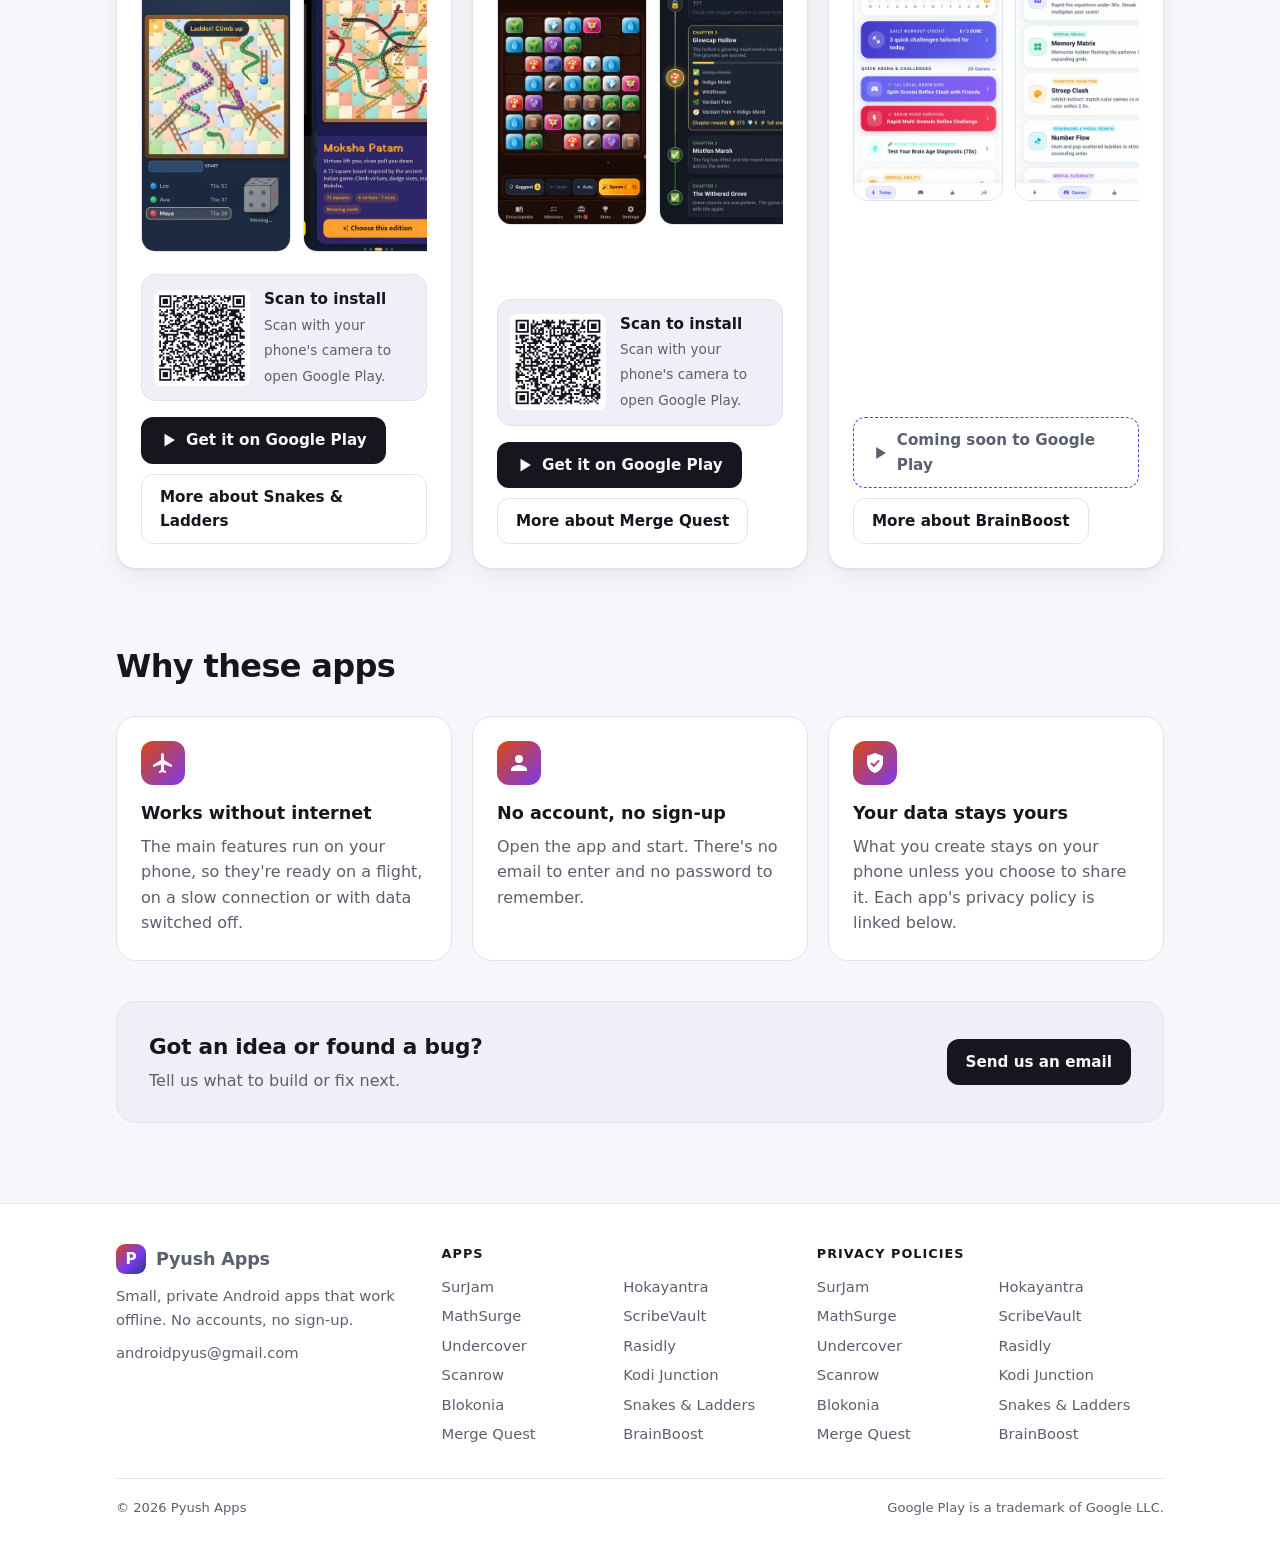
==== commit b8e73aff: "Add BrainBoost: Brain Training (coming soon)" ====
--- a/index.html
+++ b/index.html
@@ -27,6 +27,7 @@
           <a href="blokonia/"><img src="assets/blokonia-icon.png" alt="" width="32" height="32" loading="lazy"><span>Blokonia</span></a>
           <a href="snakesladders/"><img src="assets/snakesladders-icon.png" alt="" width="32" height="32" loading="lazy"><span>Snakes &amp; Ladders</span></a>
           <a href="mergequest/"><img src="assets/mergequest-icon.png" alt="" width="32" height="32" loading="lazy"><span>Merge Quest</span></a>
+          <a href="brainboost/"><img src="assets/brainboost-icon.png" alt="" width="32" height="32" loading="lazy"><span>BrainBoost</span></a>
         </nav>
       </details>
       <script src="assets/site.js" defer></script>
@@ -439,6 +440,36 @@
             Get it on Google Play
           </a>
           <a class="btn btn-ghost" href="mergequest/">More about Merge Quest</a>
+        </div>
+      </article>
+      <article class="card brainboost" data-tags="games learning">
+        <div class="card-head">
+          <img src="assets/brainboost-icon.png" alt="" width="72" height="72">
+          <div>
+            <h2>BrainBoost</h2>
+            <p class="tagline">Brain Training Games</p>
+          </div>
+        </div>
+        <p>Quick daily brain workouts. 20 short games train your memory, focus, mental math and logic, with a fresh Daily Workout every day and stats that show how you improve.</p>
+        <ul class="features">
+          <li>20 brain games: memory, focus, math, logic and words</li>
+          <li>A Daily Workout of 3 quick challenges, with streaks</li>
+          <li>Brain Age test, Brain Rush and a 2-player Brain Duel on one phone</li>
+          <li>Progress charts, achievements and a Sparks rewards shop</li>
+          <li>Plays offline, with no account</li>
+        </ul>
+        <div class="shots" aria-label="BrainBoost screenshots">
+          <img src="assets/brainboost-1.webp" alt="The Today screen with the daily Sparks goal and Daily Workout" width="360" height="720" loading="lazy">
+          <img src="assets/brainboost-2.webp" alt="The Games tab listing all 20 training exercises by category" width="360" height="720" loading="lazy">
+          <img src="assets/brainboost-3.webp" alt="Speed Math: solve 14 minus 4 by picking from four answers" width="360" height="720" loading="lazy">
+          <img src="assets/brainboost-4.webp" alt="Schulte Grid: tap the numbers 1 to 16 in order" width="360" height="720" loading="lazy">
+        </div>
+        <div class="card-actions">
+          <span class="btn btn-soon">
+            <svg viewBox="0 0 24 24" aria-hidden="true" width="18" height="18"><path fill="currentColor" d="M6 3.5v17l14-8.5z"/></svg>
+            Coming soon to Google Play
+          </span>
+          <a class="btn btn-ghost" href="brainboost/">More about BrainBoost</a>
         </div>
       </article>
       </div>
@@ -496,6 +527,7 @@
             <li><a href="blokonia/">Blokonia</a></li>
             <li><a href="snakesladders/">Snakes &amp; Ladders</a></li>
             <li><a href="mergequest/">Merge Quest</a></li>
+            <li><a href="brainboost/">BrainBoost</a></li>
           </ul>
         </nav>
         <nav aria-label="Privacy policies">
@@ -512,6 +544,7 @@
             <li><a href="https://pyush.github.io/blokonia-site/privacy.html">Blokonia</a></li>
             <li><a href="https://pyush.github.io/snakes-ladders-privacy/">Snakes &amp; Ladders</a></li>
             <li><a href="https://pyush.github.io/mergequest-site/privacy.html">Merge Quest</a></li>
+            <li><a href="https://pyush.github.io/brainboost-privacy/">BrainBoost</a></li>
           </ul>
         </nav>
       </div>
--- a/assets/style.css
+++ b/assets/style.css
@@ -28,6 +28,8 @@
   --snakesladders-2: #a16207;
   --mergequest: #6d28d9;
   --mergequest-2: #b45309;
+  --brainboost: #4f46e5;
+  --brainboost-2: #be123c;
   --shadow: 0 1px 2px rgb(20 18 40 / 6%), 0 8px 24px rgb(20 18 40 / 6%);
 }
 @media (prefers-color-scheme: dark) {
@@ -61,6 +63,8 @@
   --snakesladders-2: #fcd34d;
   --mergequest: #c4b5fd;
   --mergequest-2: #fcd34d;
+  --brainboost: #a5b4fc;
+  --brainboost-2: #fda4af;
     --shadow: none;
   }
 }
@@ -94,6 +98,8 @@
   --snakesladders-2: #fcd34d;
   --mergequest: #c4b5fd;
   --mergequest-2: #fcd34d;
+  --brainboost: #a5b4fc;
+  --brainboost-2: #fda4af;
   --shadow: none;
 }
 
@@ -263,6 +269,7 @@
 .blokonia { --accent: var(--blokonia); --accent-2: var(--blokonia-2); }
 .snakesladders { --accent: var(--snakesladders); --accent-2: var(--snakesladders-2); }
 .mergequest { --accent: var(--mergequest); --accent-2: var(--mergequest-2); }
+.brainboost { --accent: var(--brainboost); --accent-2: var(--brainboost-2); }
 
 /* Buttons */
 .btn {
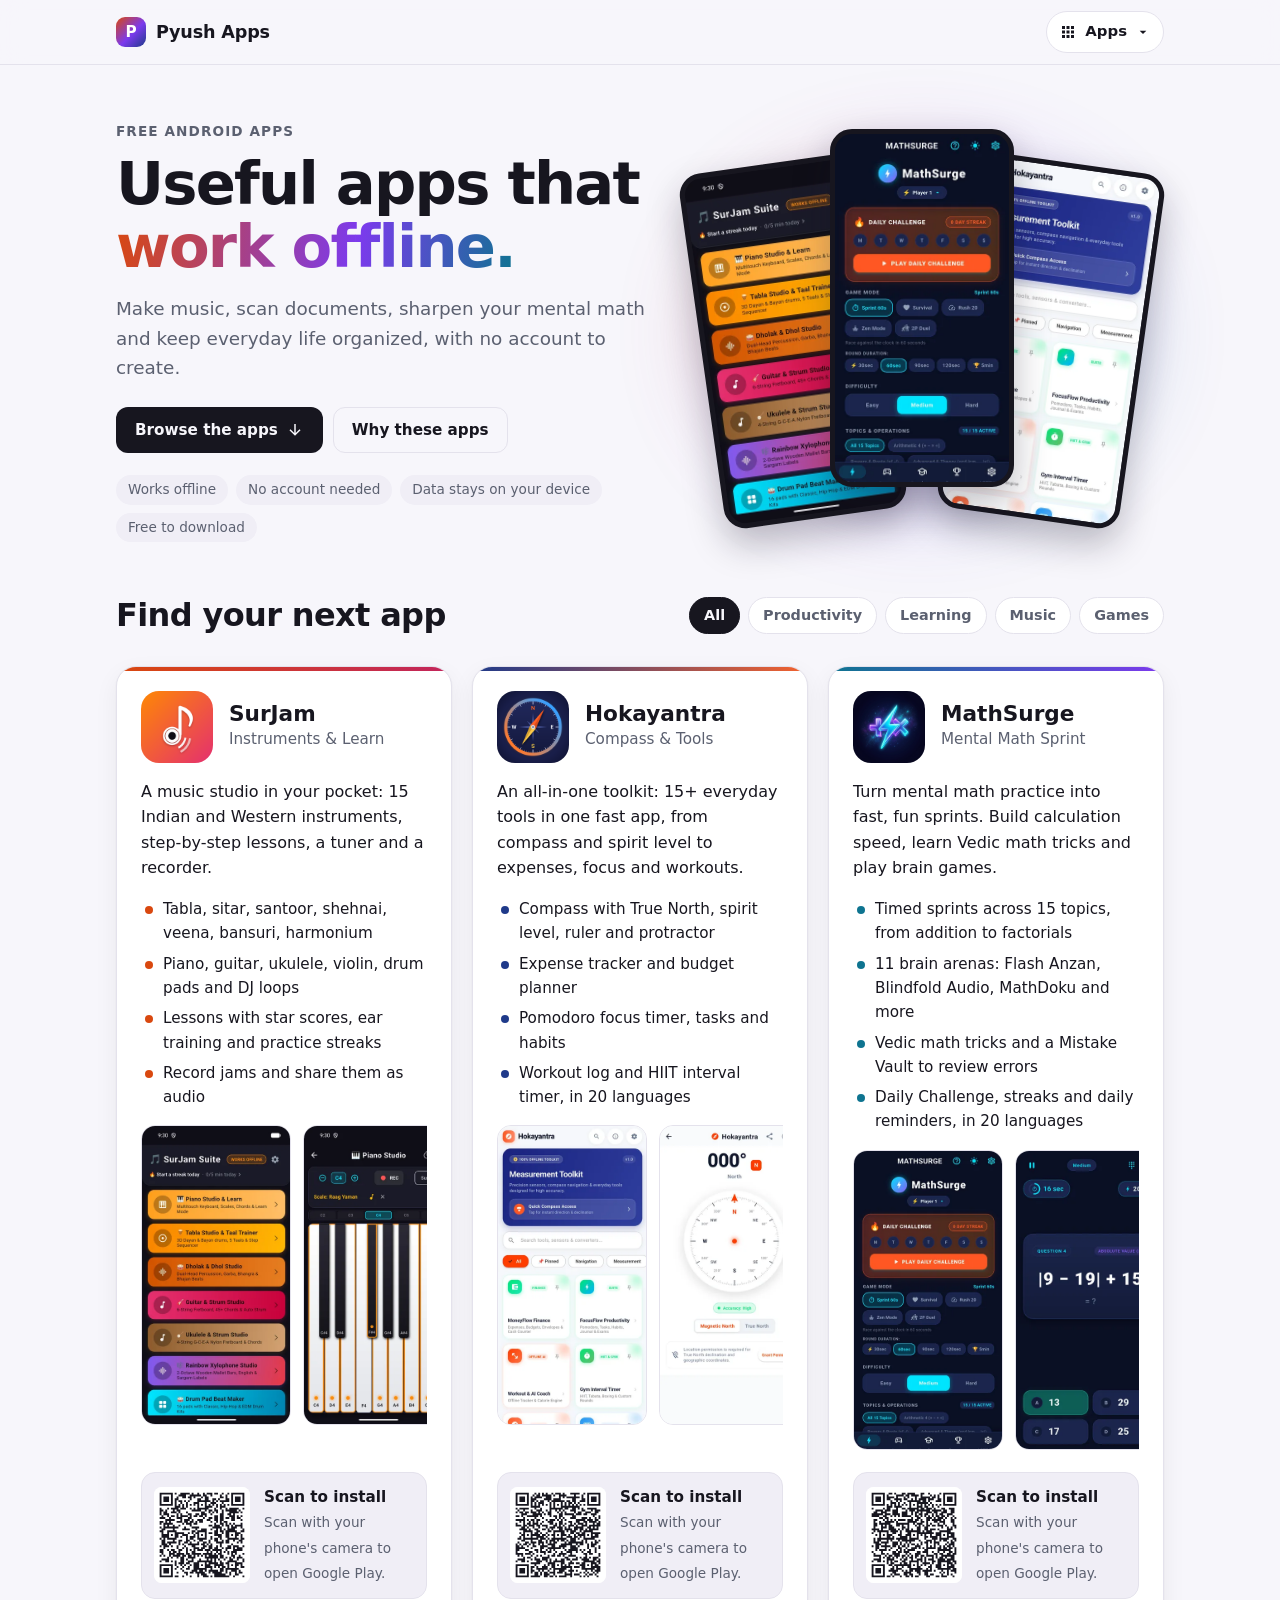
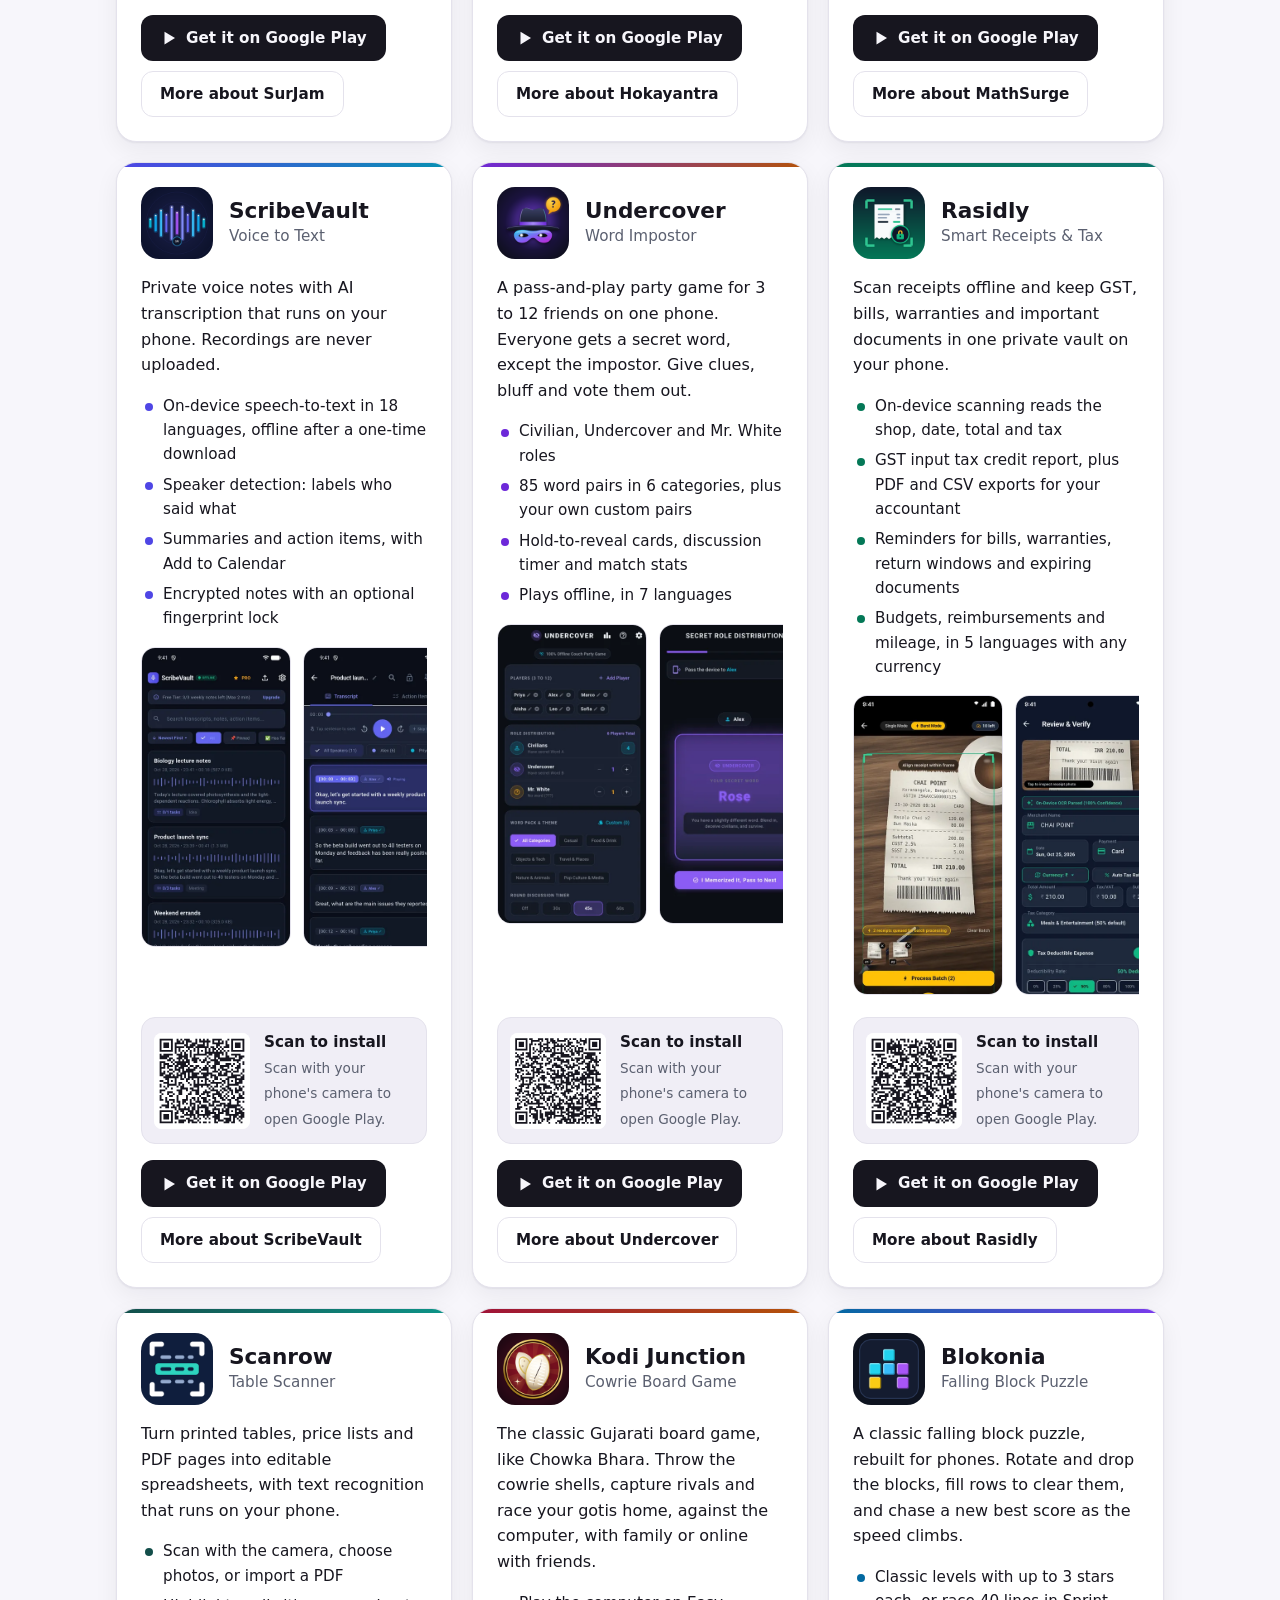
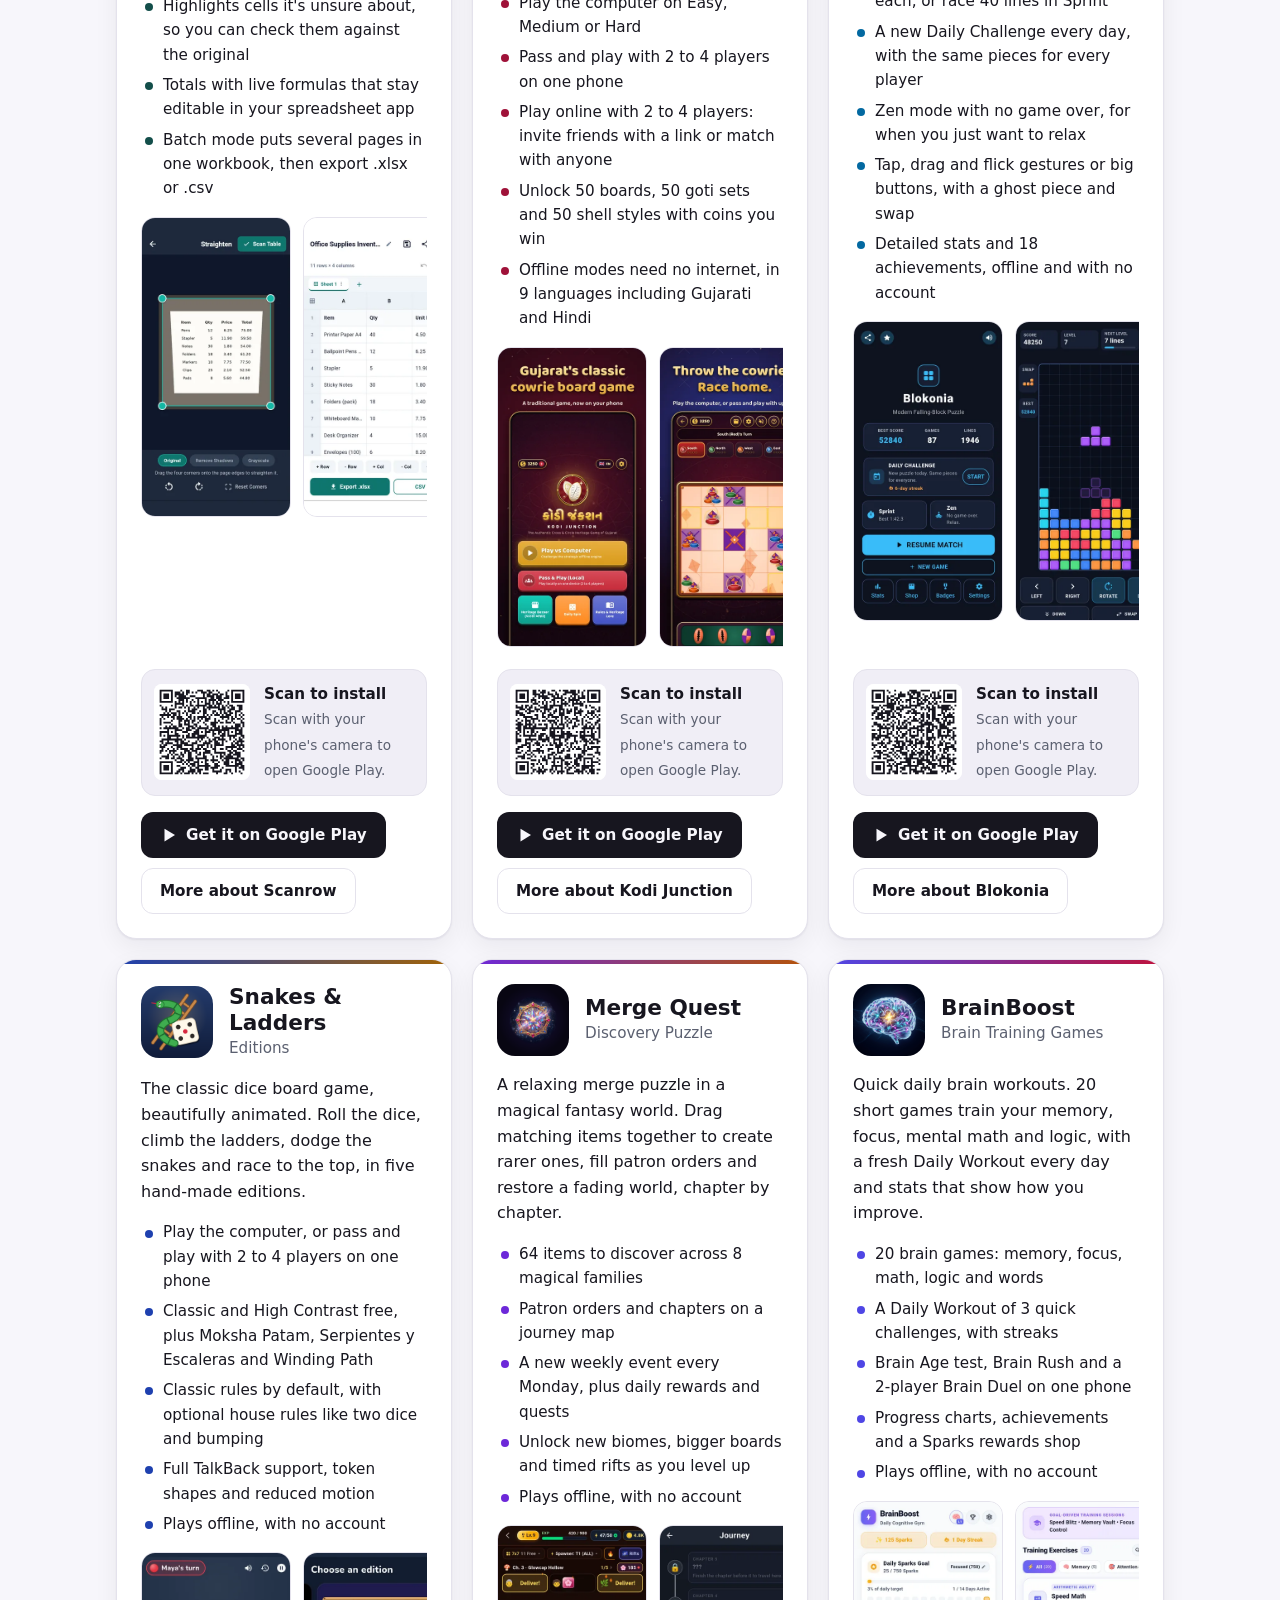
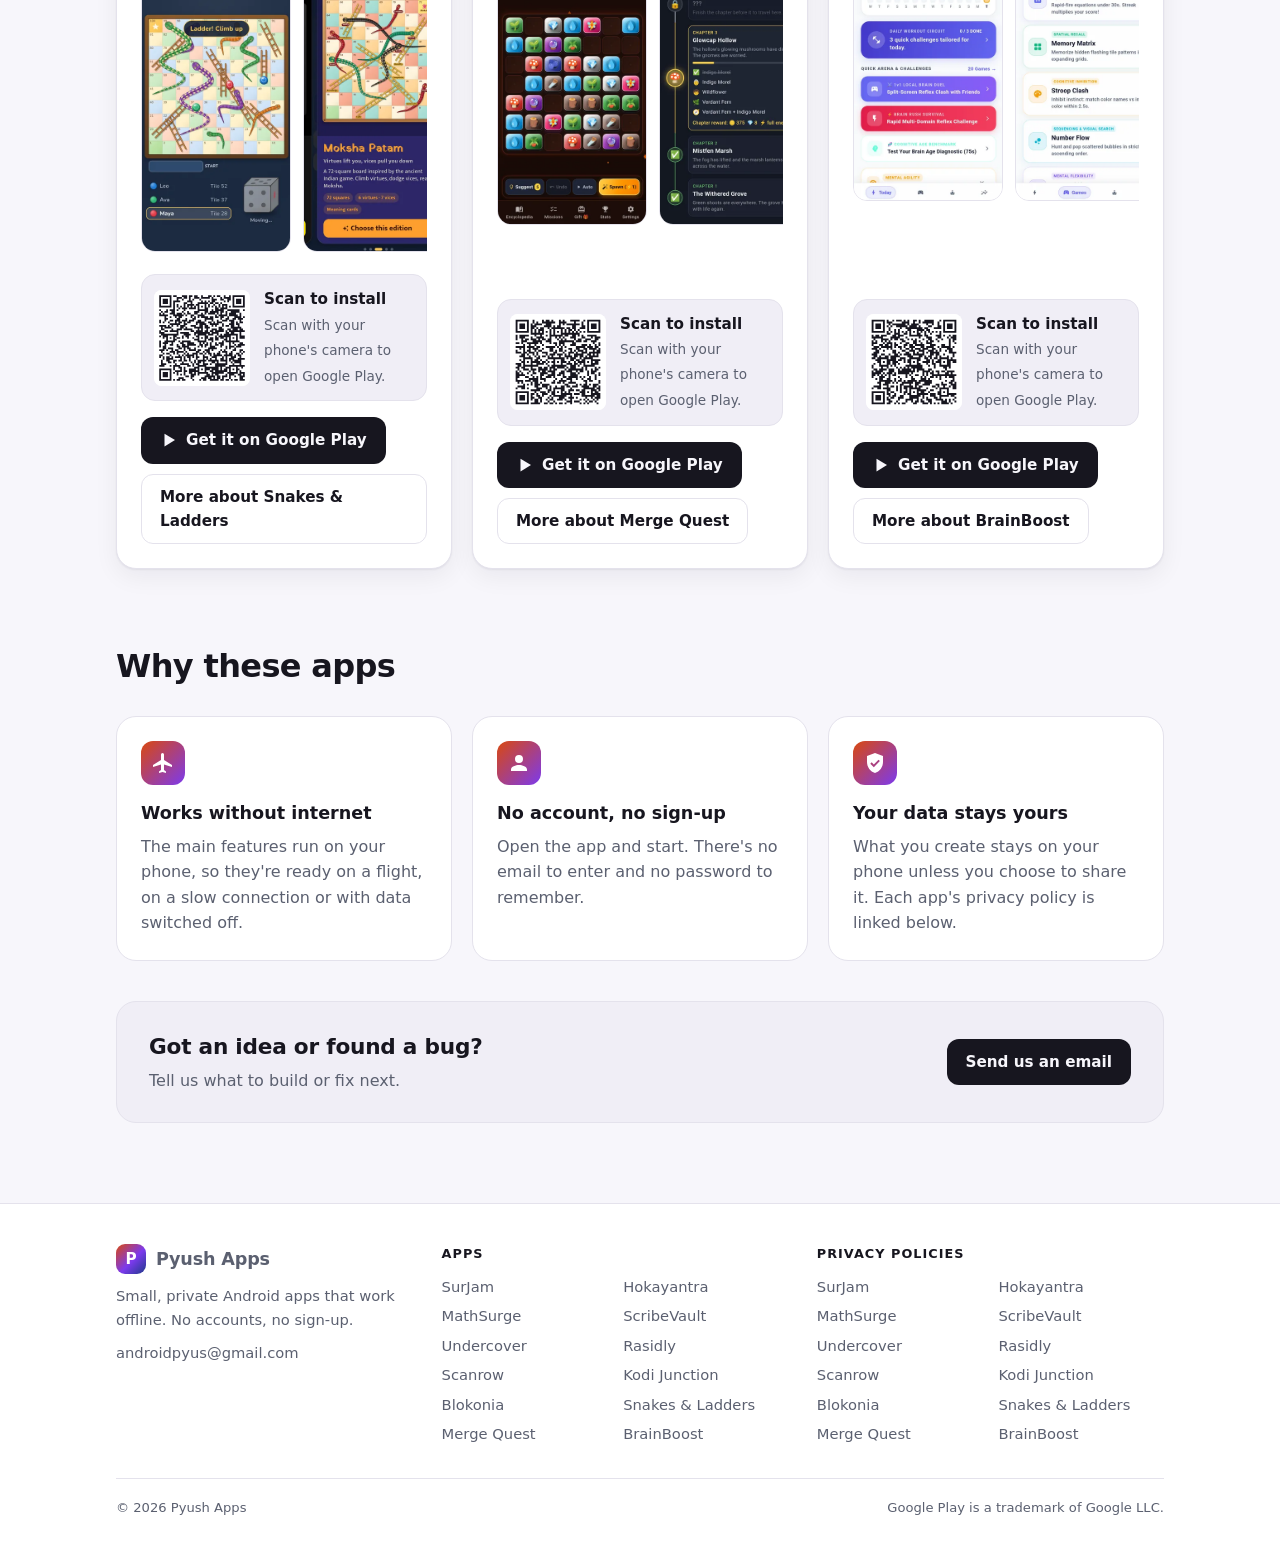
==== commit 3fc36a5b: "BrainBoost is live on Google Play: install button and QR code Switches the home page card and /brain" ====
--- a/index.html
+++ b/index.html
@@ -464,11 +464,15 @@
           <img src="assets/brainboost-3.webp" alt="Speed Math: solve 14 minus 4 by picking from four answers" width="360" height="720" loading="lazy">
           <img src="assets/brainboost-4.webp" alt="Schulte Grid: tap the numbers 1 to 16 in order" width="360" height="720" loading="lazy">
         </div>
-        <div class="card-actions">
-          <span class="btn btn-soon">
-            <svg viewBox="0 0 24 24" aria-hidden="true" width="18" height="18"><path fill="currentColor" d="M6 3.5v17l14-8.5z"/></svg>
-            Coming soon to Google Play
-          </span>
+        <div class="qr">
+          <img src="assets/qr-brainboost.svg" alt="QR code that opens BrainBoost on Google Play" width="96" height="96" loading="lazy">
+          <div><strong>Scan to install</strong><span>Scan with your phone's camera to open Google Play.</span></div>
+        </div>
+        <div class="card-actions">
+          <a class="btn btn-play" href="https://play.google.com/store/apps/details?id=com.brainboost.game">
+            <svg viewBox="0 0 24 24" aria-hidden="true"><path fill="currentColor" d="M6 3.5v17l14-8.5z"/></svg>
+            Get it on Google Play
+          </a>
           <a class="btn btn-ghost" href="brainboost/">More about BrainBoost</a>
         </div>
       </article>
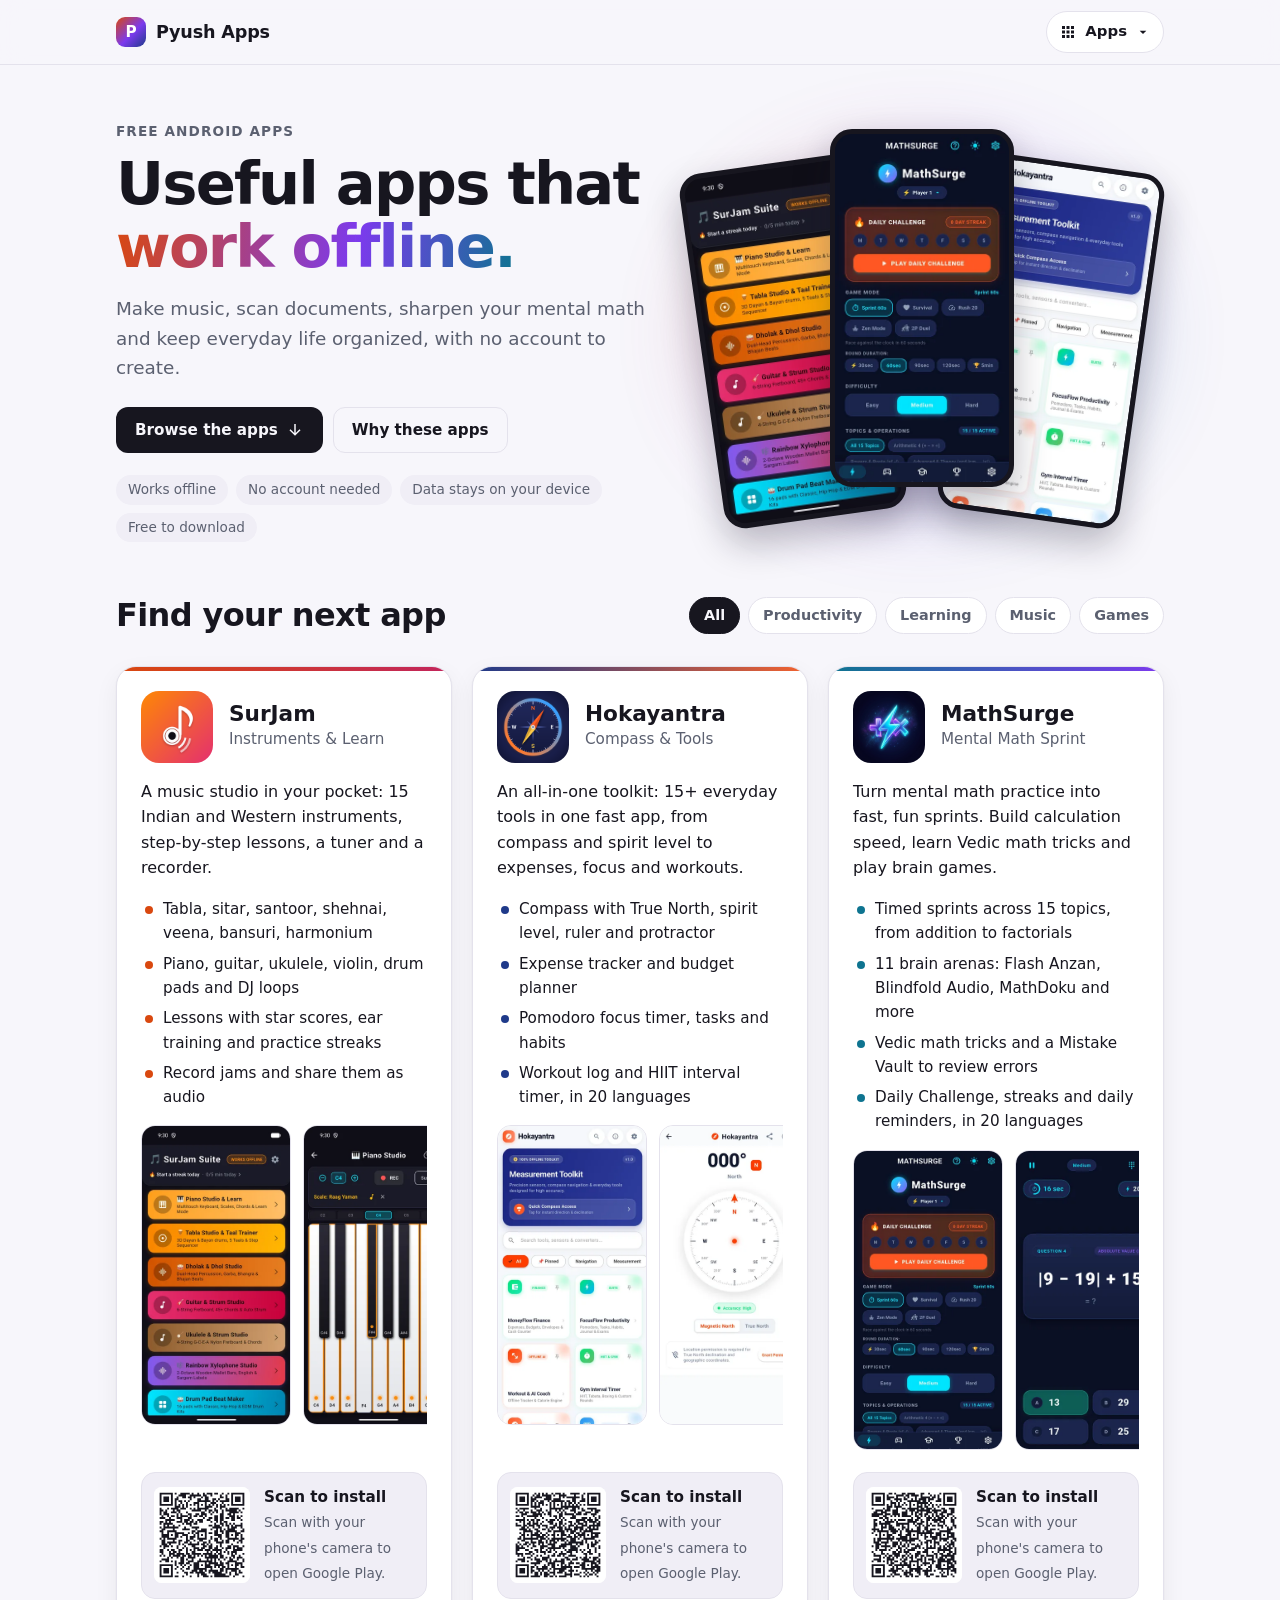
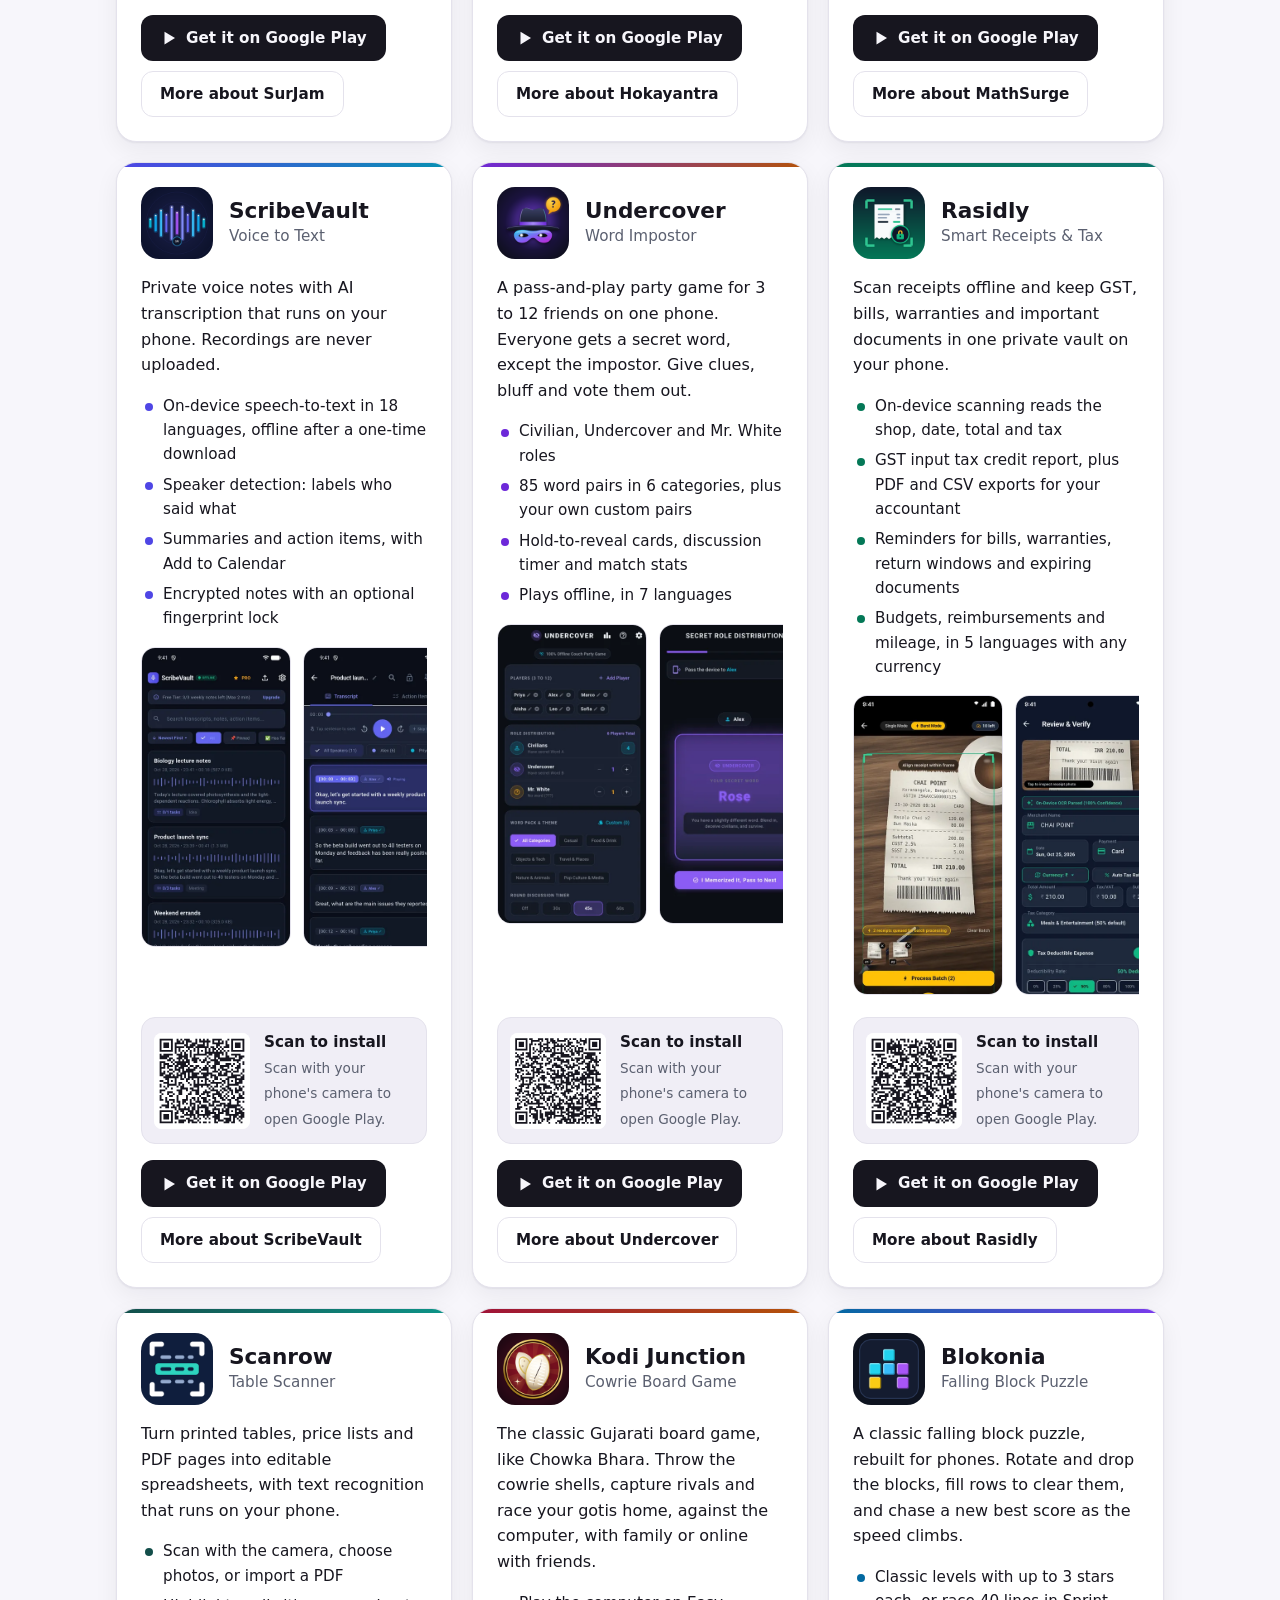
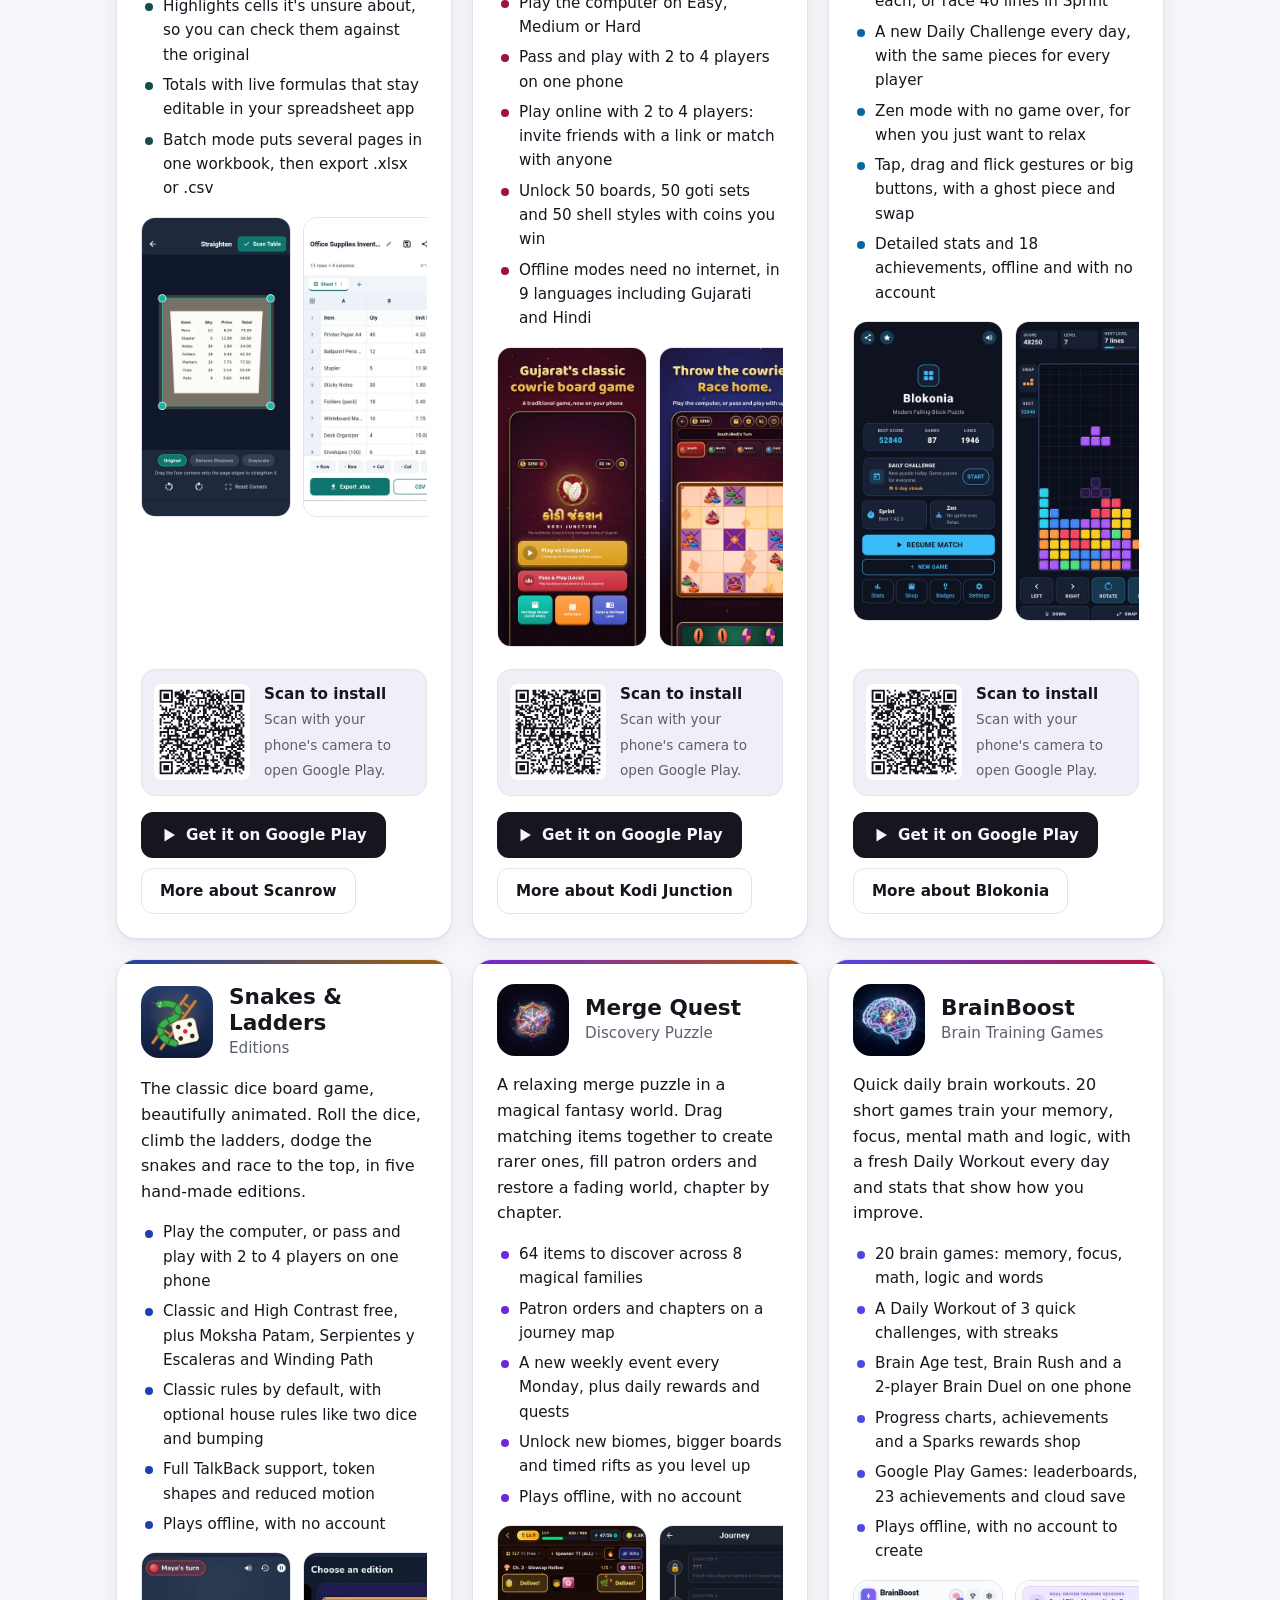
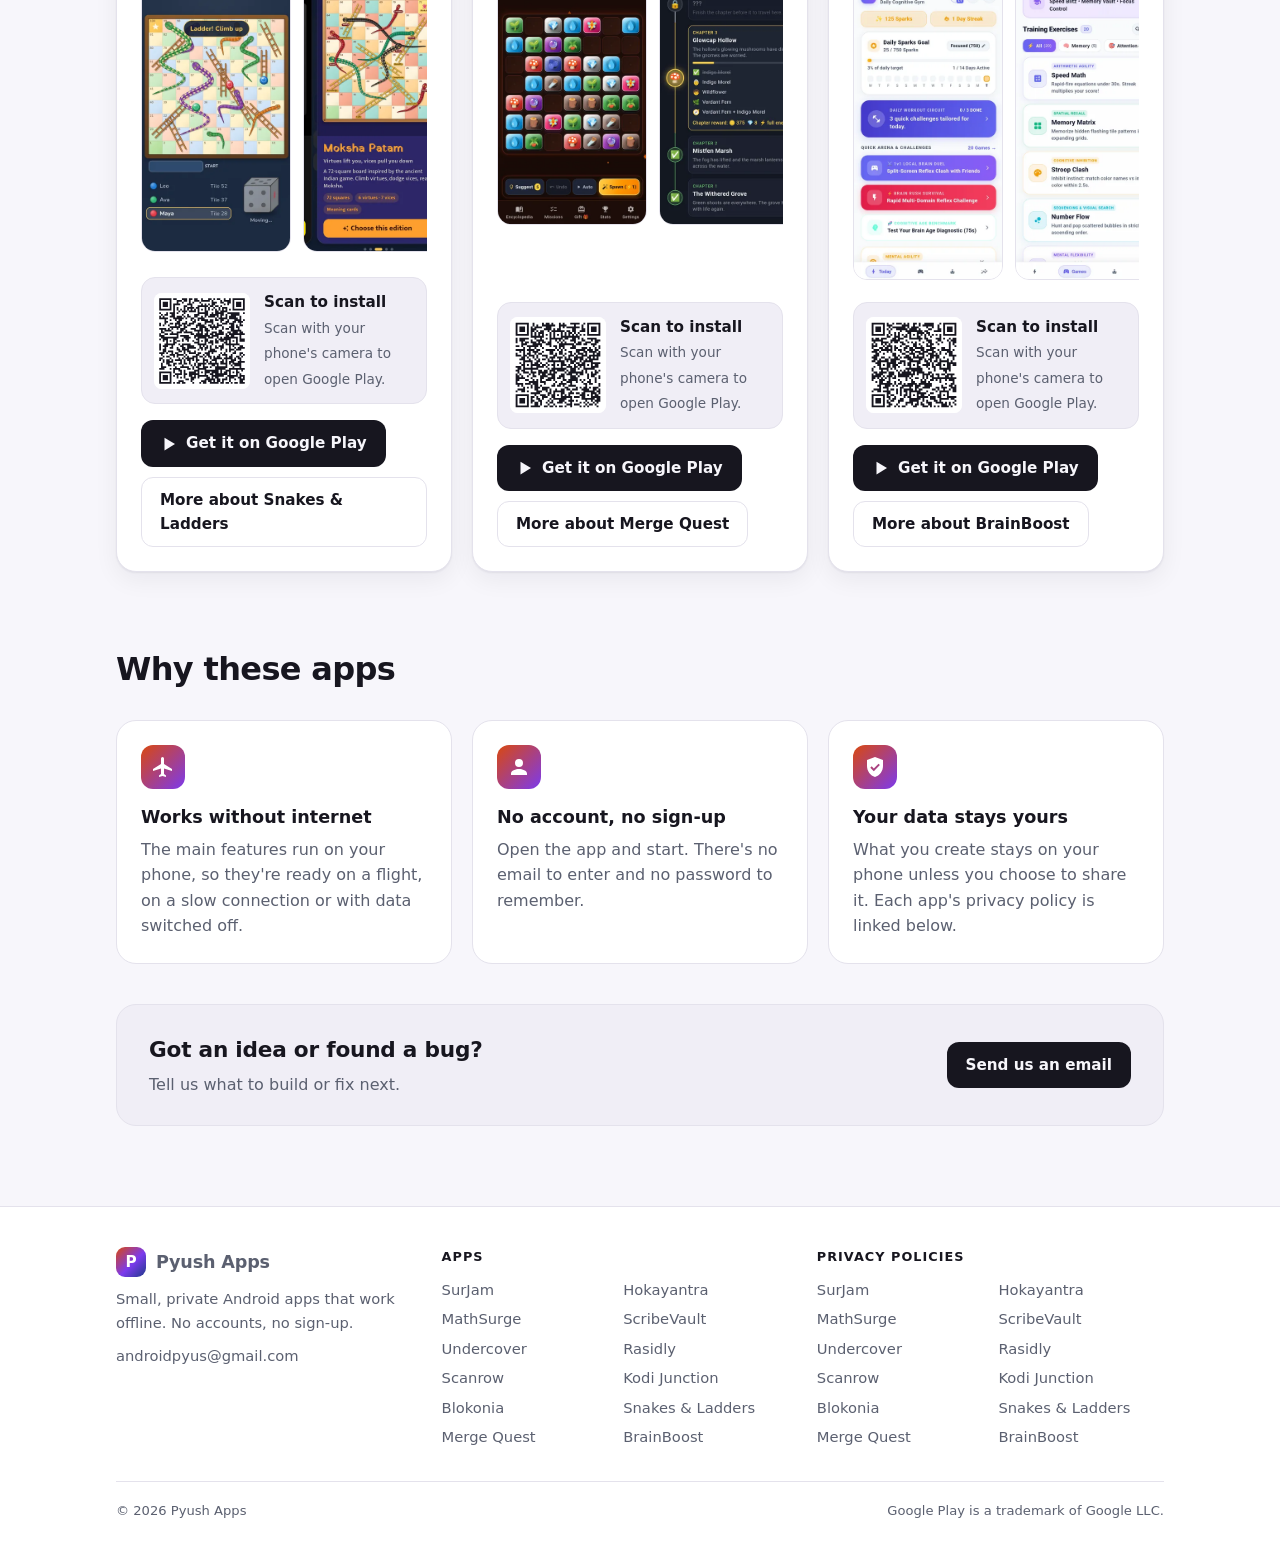
==== commit fe6dd7c1: "BrainBoost 1.1: Google Play Games cloud save, leaderboards and achievements Co-Authored-By: Claude O" ====
--- a/index.html
+++ b/index.html
@@ -456,7 +456,8 @@
           <li>A Daily Workout of 3 quick challenges, with streaks</li>
           <li>Brain Age test, Brain Rush and a 2-player Brain Duel on one phone</li>
           <li>Progress charts, achievements and a Sparks rewards shop</li>
-          <li>Plays offline, with no account</li>
+          <li>Google Play Games: leaderboards, 23 achievements and cloud save</li>
+          <li>Plays offline, with no account to create</li>
         </ul>
         <div class="shots" aria-label="BrainBoost screenshots">
           <img src="assets/brainboost-1.webp" alt="The Today screen with the daily Sparks goal and Daily Workout" width="360" height="720" loading="lazy">
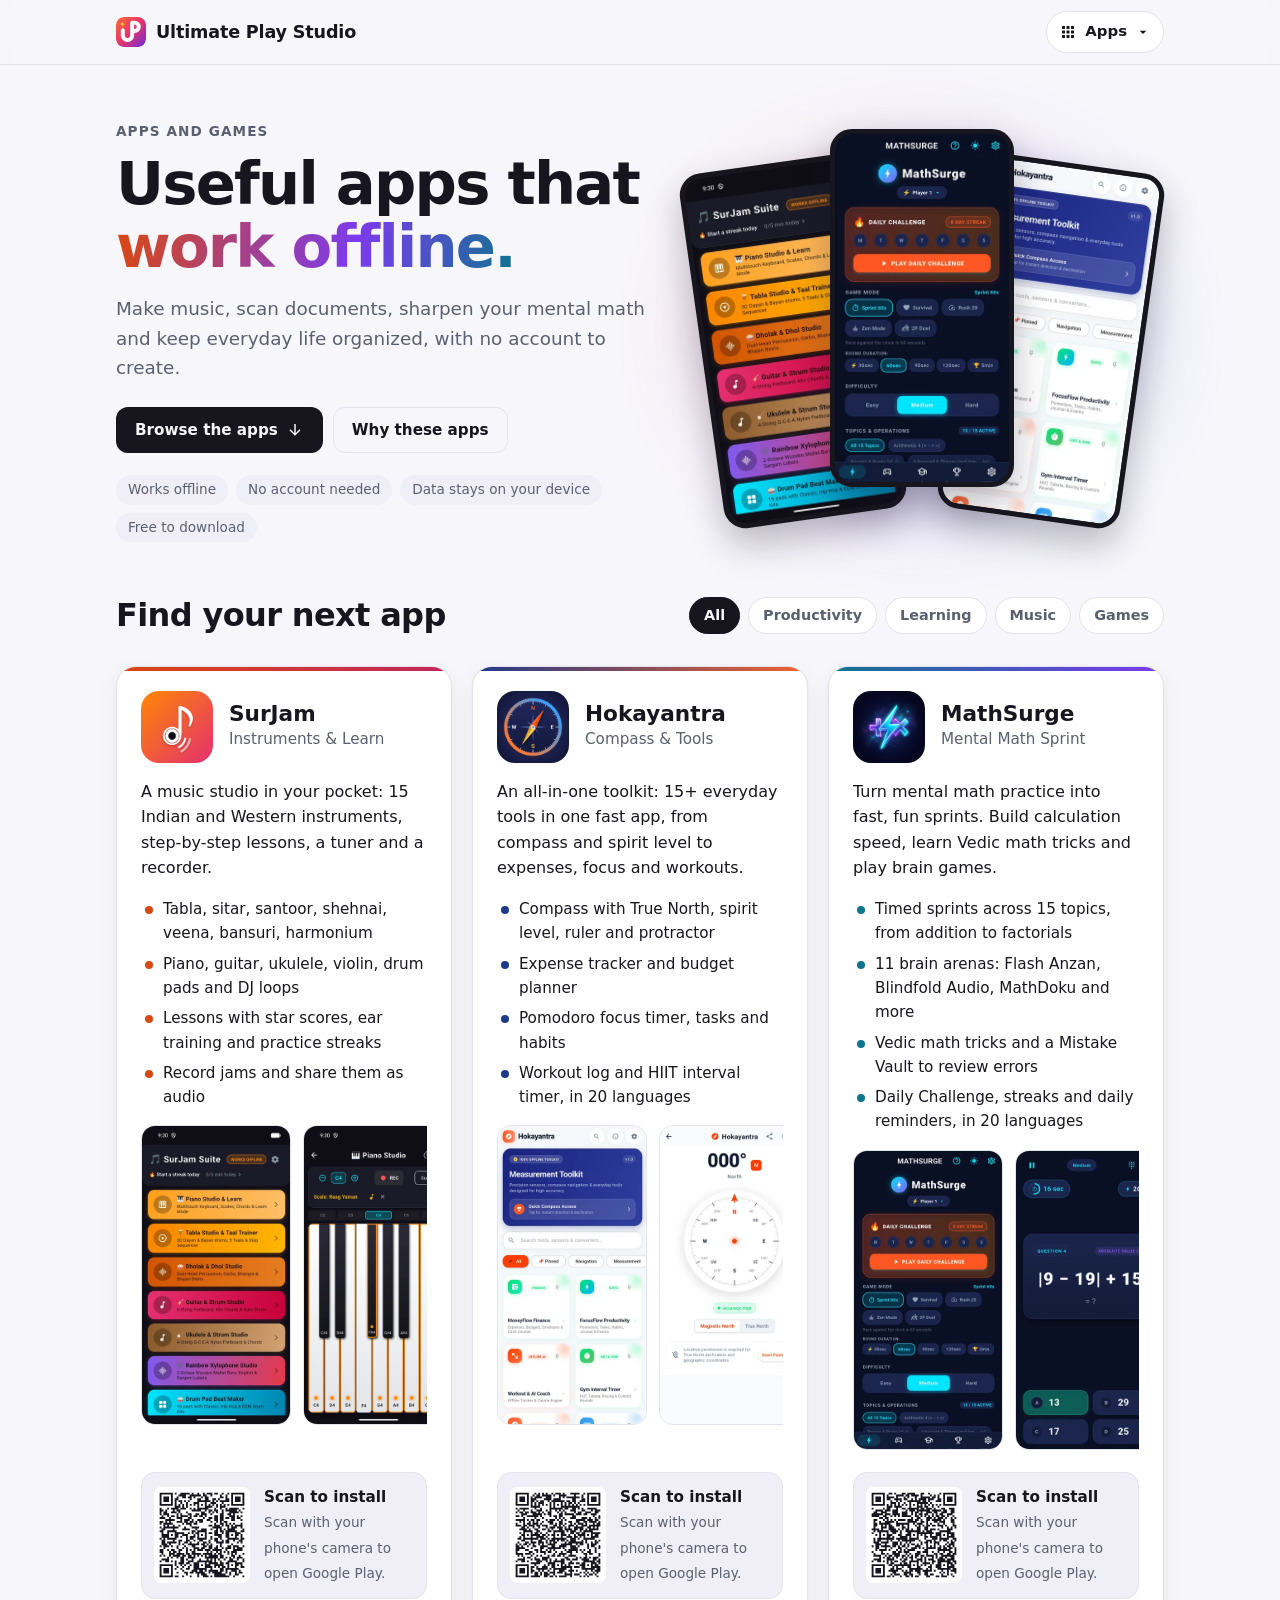
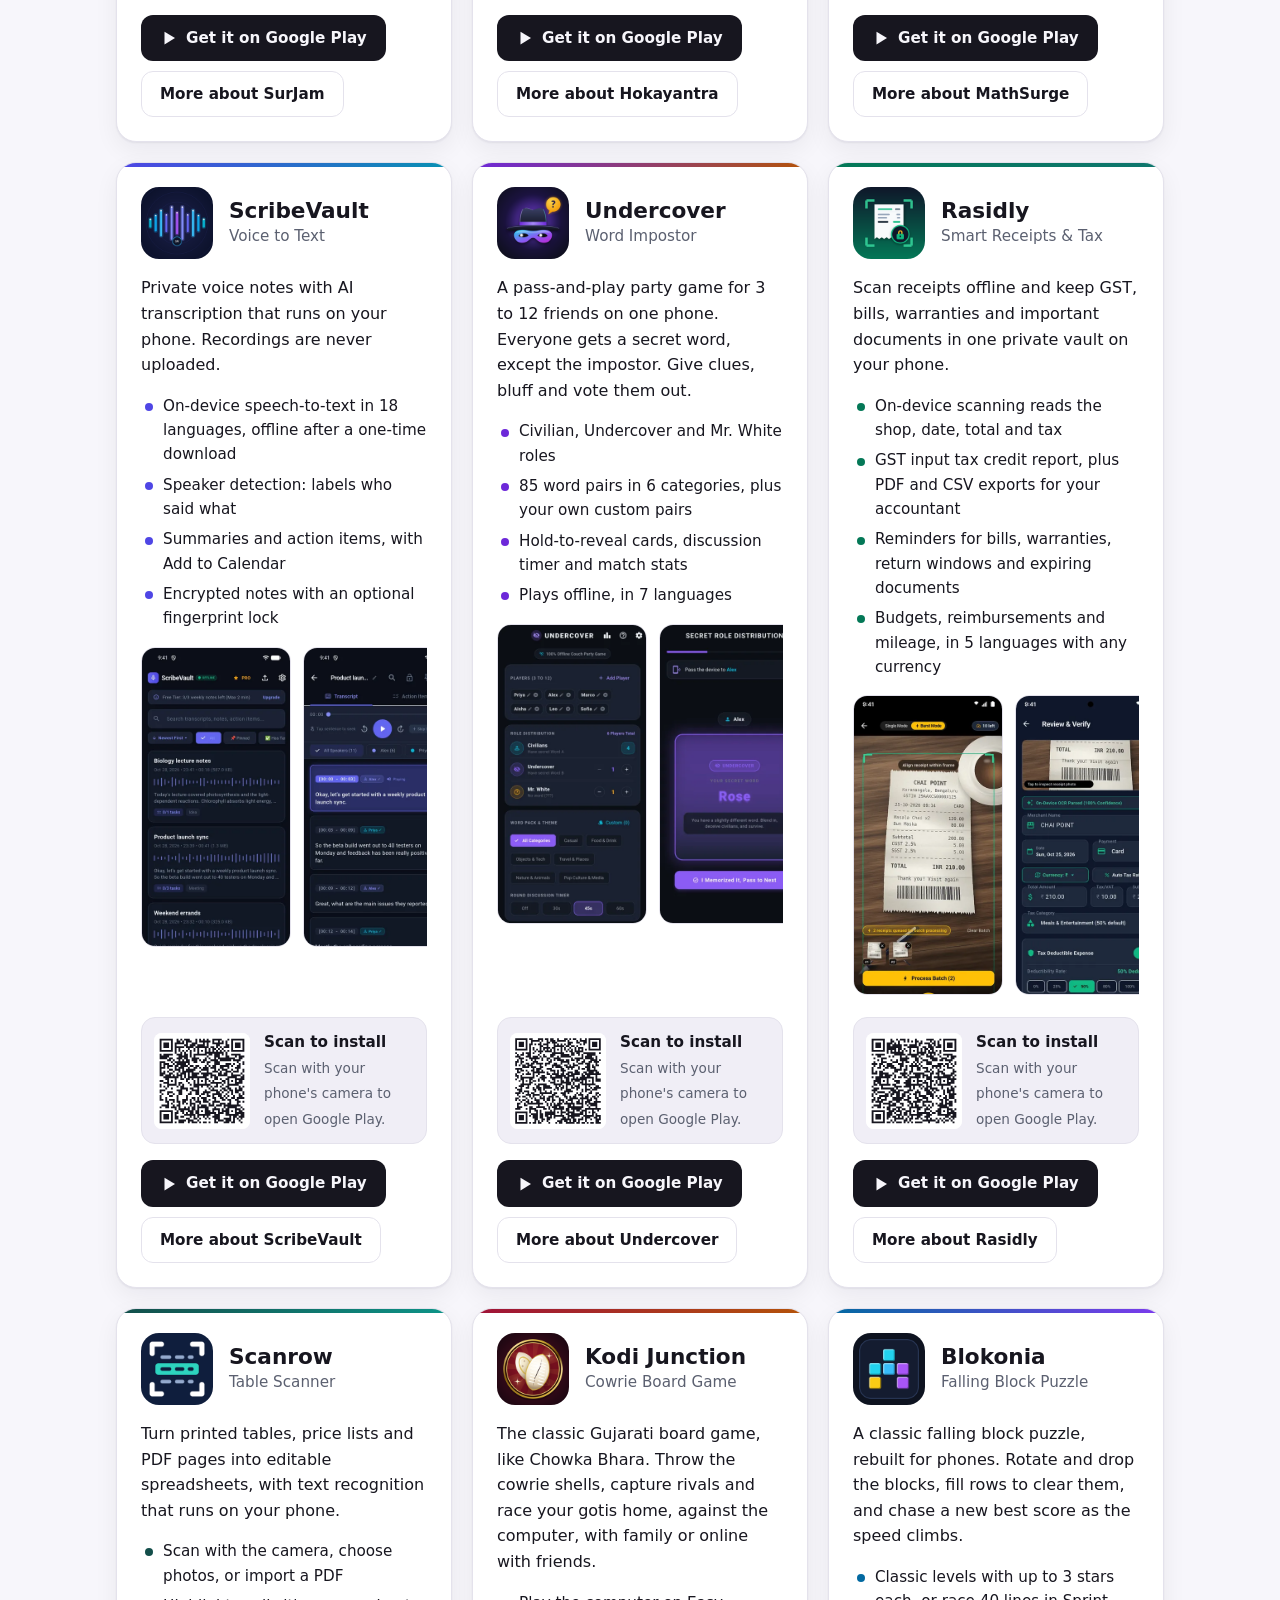
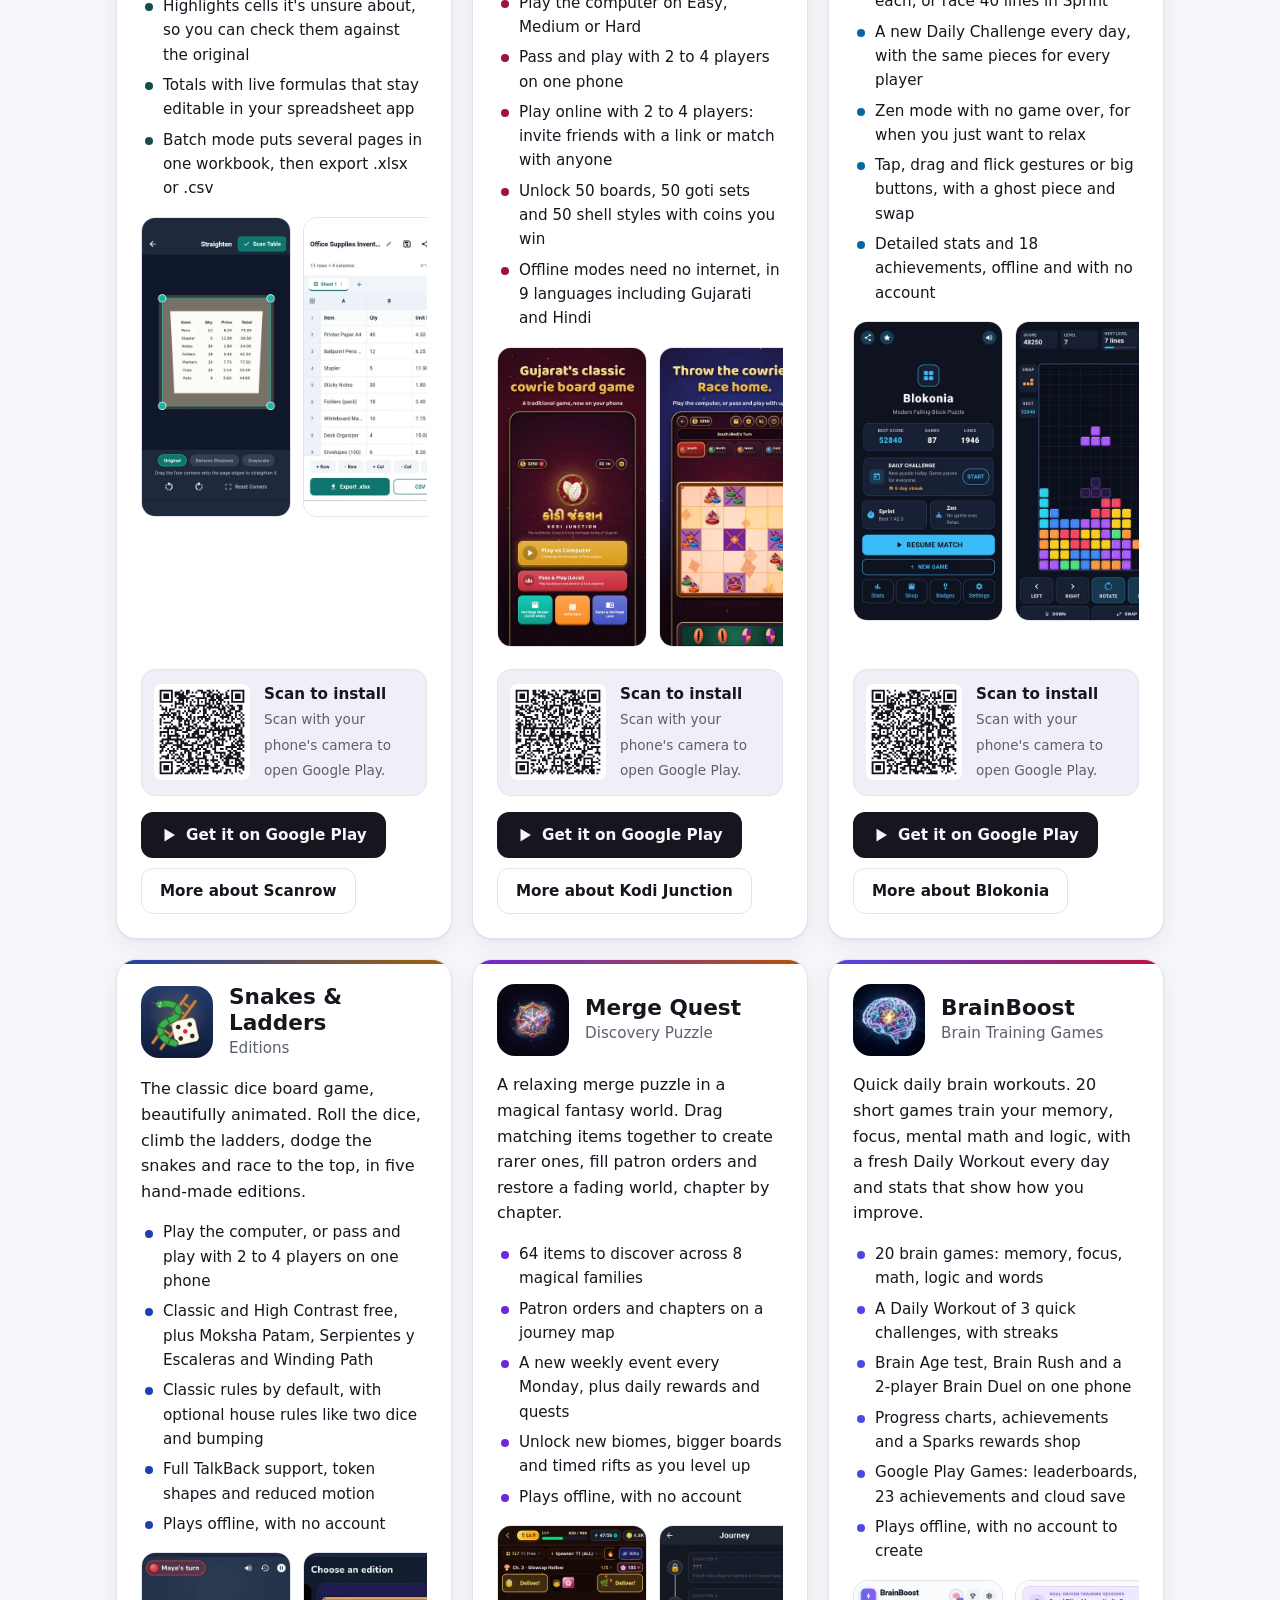
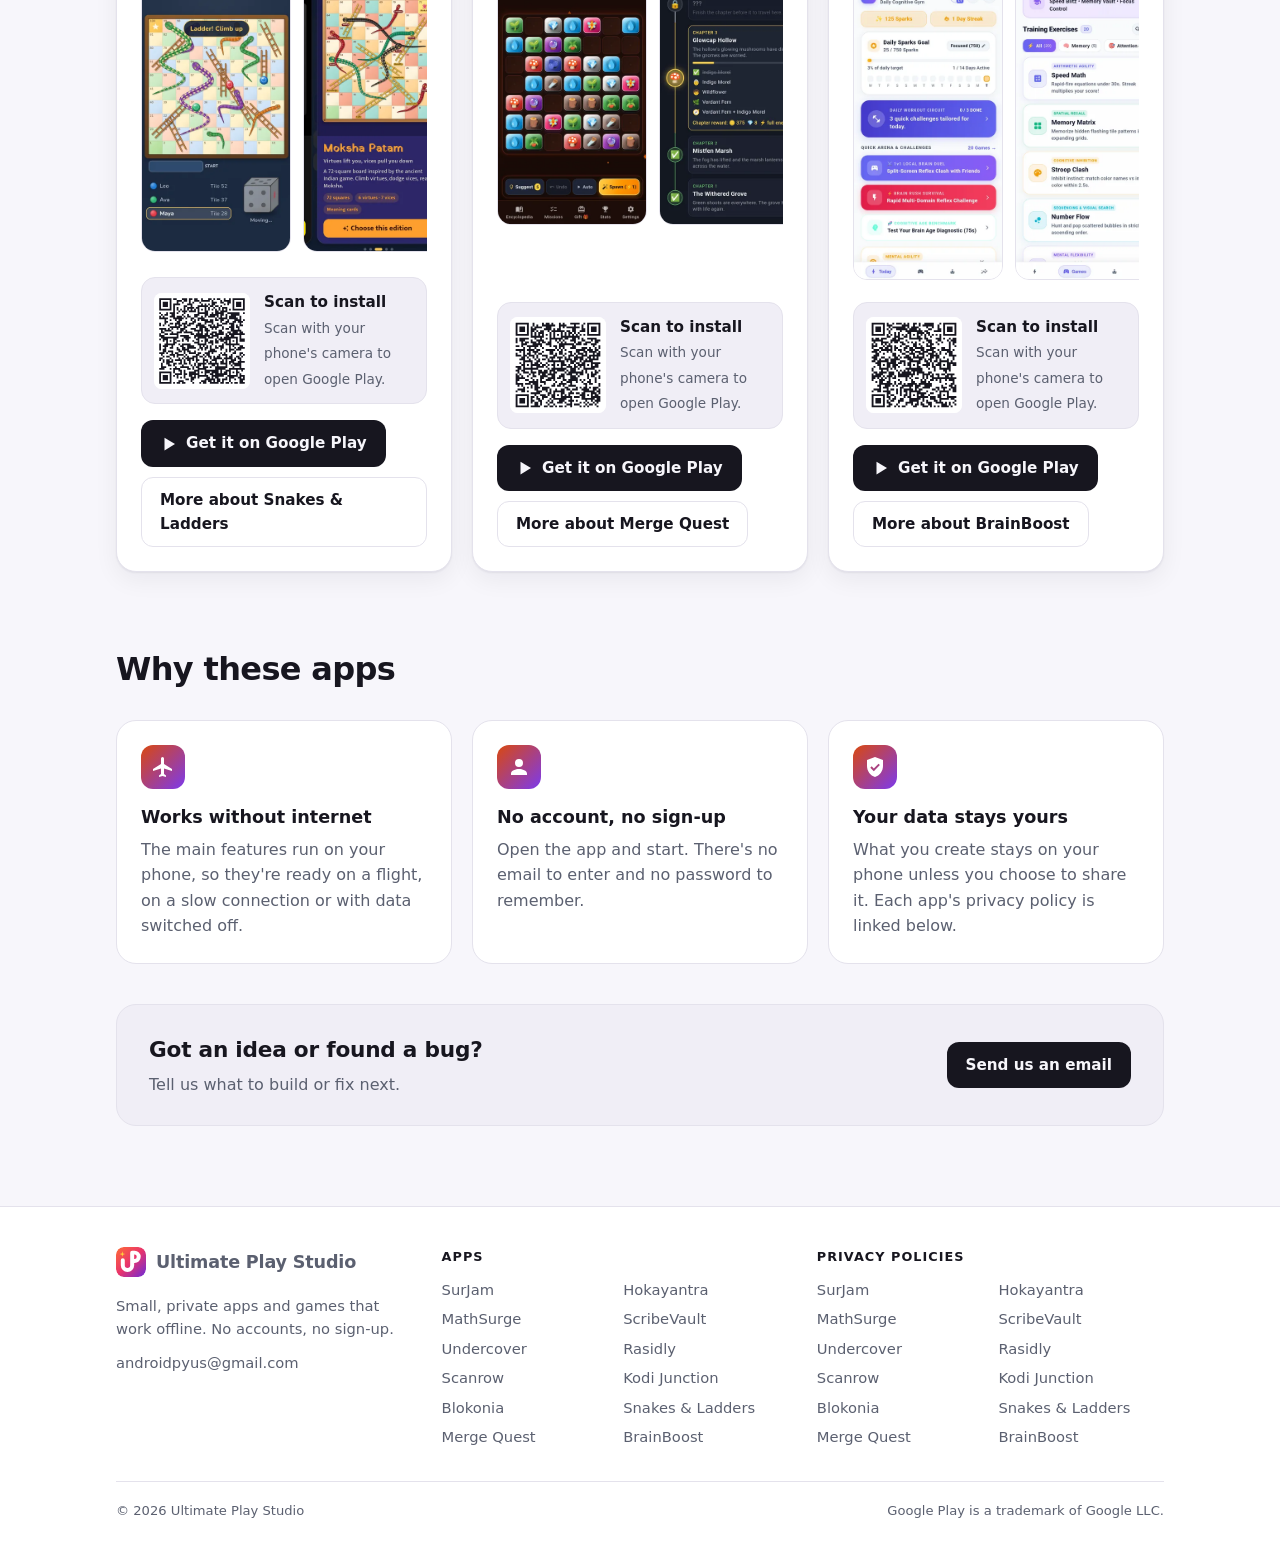
==== commit d9964663: "Rebrand as Ultimate Play Studio on ultimateplaystudio.com - New "UP" monogram logo (logo.svg, 512px " ====
--- a/index.html
+++ b/index.html
@@ -3,16 +3,25 @@
 <head>
   <meta charset="utf-8">
   <meta name="viewport" content="width=device-width, initial-scale=1">
-  <title>Pyush Apps</title>
-  <meta name="description" content="Free Android apps that work offline: SurJam, a music studio with 15 instruments; Hokayantra, a compass and everyday toolkit; MathSurge, a mental math speed trainer; ScribeVault, private voice notes with on-device transcription; Undercover, a pass-and-play word party game; Rasidly, an offline receipt scanner and tax organiser; and Scanrow, which turns printed tables and PDFs into editable spreadsheets.">
-  <link rel="icon" type="image/png" href="assets/surjam-icon.png">
+  <title>Ultimate Play Studio: Apps &amp; Games</title>
+  <meta name="description" content="Ultimate Play Studio makes apps and games that respect your privacy: music, math, brain training, puzzles, board games, voice notes, receipts and scanning. Most work offline, with no account to create.">
+  <link rel="icon" type="image/svg+xml" href="assets/logo.svg">
+  <link rel="apple-touch-icon" href="assets/apple-touch-icon.png">
+  <link rel="canonical" href="https://ultimateplaystudio.com/">
+  <meta property="og:type" content="website">
+  <meta property="og:site_name" content="Ultimate Play Studio">
+  <meta property="og:title" content="Ultimate Play Studio: Apps &amp; Games">
+  <meta property="og:description" content="Ultimate Play Studio makes apps and games that respect your privacy: music, math, brain training, puzzles, board games, voice notes, receipts and scanning. Most work offline, with no account to create.">
+  <meta property="og:url" content="https://ultimateplaystudio.com/">
+  <meta property="og:image" content="https://ultimateplaystudio.com/assets/og-image.png">
+  <meta name="twitter:card" content="summary_large_image">
   <link rel="stylesheet" href="assets/style.css">
 </head>
 <body>
   <a class="skip-link" href="#main">Skip to content</a>
   <header class="site-header">
     <div class="wrap">
-      <a class="brand" href="./"><span class="brand-mark" aria-hidden="true">P</span>Pyush Apps</a>
+      <a class="brand" href="./"><img class="brand-mark" src="assets/logo.svg" alt="" width="30" height="30">Ultimate Play Studio</a>
       <details class="apps-menu">
         <summary><svg viewBox="0 0 24 24" width="18" height="18" aria-hidden="true"><path fill="currentColor" d="M4 4h4v4H4zm6 0h4v4h-4zm6 0h4v4h-4zM4 10h4v4H4zm6 0h4v4h-4zm6 0h4v4h-4zM4 16h4v4H4zm6 0h4v4h-4zm6 0h4v4h-4z"/></svg><span>Apps</span><svg class="apps-chevron" viewBox="0 0 24 24" width="16" height="16" aria-hidden="true"><path fill="currentColor" d="M7 10l5 5 5-5z"/></svg></summary>
         <nav class="apps-panel" aria-label="Apps">
@@ -37,7 +46,7 @@
   <main id="main" class="wrap">
     <section class="hero">
       <div class="hero-text">
-        <p class="eyebrow">Free Android apps</p>
+        <p class="eyebrow">Apps and games</p>
         <h1>Useful apps that <span class="hero-accent">work offline.</span></h1>
         <p class="hero-lead">Make music, scan documents, sharpen your mental math and keep everyday life organized, with no account to create.</p>
         <div class="hero-actions">
@@ -514,8 +523,8 @@
     <div class="wrap">
       <div class="footer-grid">
         <div class="footer-about">
-          <a class="brand" href="./"><span class="brand-mark" aria-hidden="true">P</span>Pyush Apps</a>
-          <p>Small, private Android apps that work offline. No accounts, no sign-up.</p>
+          <a class="brand" href="./"><img class="brand-mark" src="assets/logo.svg" alt="" width="30" height="30">Ultimate Play Studio</a>
+          <p>Small, private apps and games that work offline. No accounts, no sign-up.</p>
           <p><a href="mailto:androidpyus@gmail.com">androidpyus@gmail.com</a></p>
         </div>
         <nav aria-label="Apps">
@@ -538,23 +547,23 @@
         <nav aria-label="Privacy policies">
           <h2>Privacy policies</h2>
           <ul>
-            <li><a href="https://pyush.github.io/surjam-privacy/">SurJam</a></li>
-            <li><a href="https://pyush.github.io/hokayantra-privacy/">Hokayantra</a></li>
-            <li><a href="https://pyush.github.io/mathsurge-privacy/">MathSurge</a></li>
-            <li><a href="https://pyush.github.io/scribevault-privacy/">ScribeVault</a></li>
-            <li><a href="https://pyush.github.io/undercover-word-imposter-privacy/">Undercover</a></li>
-            <li><a href="https://pyush.github.io/rasidly-privacy/">Rasidly</a></li>
-            <li><a href="https://pyush.github.io/scanrow-site/privacy/">Scanrow</a></li>
+            <li><a href="https://ultimateplaystudio.com/surjam-privacy/">SurJam</a></li>
+            <li><a href="https://ultimateplaystudio.com/hokayantra-privacy/">Hokayantra</a></li>
+            <li><a href="https://ultimateplaystudio.com/mathsurge-privacy/">MathSurge</a></li>
+            <li><a href="https://ultimateplaystudio.com/scribevault-privacy/">ScribeVault</a></li>
+            <li><a href="https://ultimateplaystudio.com/undercover-word-imposter-privacy/">Undercover</a></li>
+            <li><a href="https://ultimateplaystudio.com/rasidly-privacy/">Rasidly</a></li>
+            <li><a href="https://ultimateplaystudio.com/scanrow-site/privacy/">Scanrow</a></li>
             <li><a href="https://kodijunction.com/privacy.html">Kodi Junction</a></li>
-            <li><a href="https://pyush.github.io/blokonia-site/privacy.html">Blokonia</a></li>
-            <li><a href="https://pyush.github.io/snakes-ladders-privacy/">Snakes &amp; Ladders</a></li>
-            <li><a href="https://pyush.github.io/mergequest-site/privacy.html">Merge Quest</a></li>
-            <li><a href="https://pyush.github.io/brainboost-privacy/">BrainBoost</a></li>
+            <li><a href="https://ultimateplaystudio.com/blokonia-site/privacy.html">Blokonia</a></li>
+            <li><a href="https://ultimateplaystudio.com/snakes-ladders-privacy/">Snakes &amp; Ladders</a></li>
+            <li><a href="https://ultimateplaystudio.com/mergequest-site/privacy.html">Merge Quest</a></li>
+            <li><a href="https://ultimateplaystudio.com/brainboost-privacy/">BrainBoost</a></li>
           </ul>
         </nav>
       </div>
       <div class="footer-bottom">
-        <span>© 2026 Pyush Apps</span>
+        <span>© 2026 Ultimate Play Studio</span>
         <span>Google Play is a trademark of Google LLC.</span>
       </div>
     </div>
--- a/assets/style.css
+++ b/assets/style.css
@@ -127,11 +127,7 @@
 }
 .site-header .wrap { display: flex; align-items: center; justify-content: space-between; gap: 16px; min-height: 64px; }
 .brand { display: inline-flex; align-items: center; gap: 10px; font-weight: 800; font-size: 1.1rem; letter-spacing: -0.01em; text-decoration: none; flex: none; }
-.brand-mark {
-  width: 30px; height: 30px; border-radius: 9px; display: grid; place-items: center;
-  color: #fff; font-size: 0.95rem; font-weight: 900;
-  background: linear-gradient(135deg, var(--surjam), var(--mathsurge-2) 55%, var(--hokayantra));
-}
+.brand-mark { width: 30px; height: 30px; border-radius: 8px; display: block; flex: none; }
 .apps-menu { position: relative; flex: none; }
 .apps-menu summary {
   display: inline-flex; align-items: center; gap: 8px; padding: 8px 12px; border-radius: 999px;
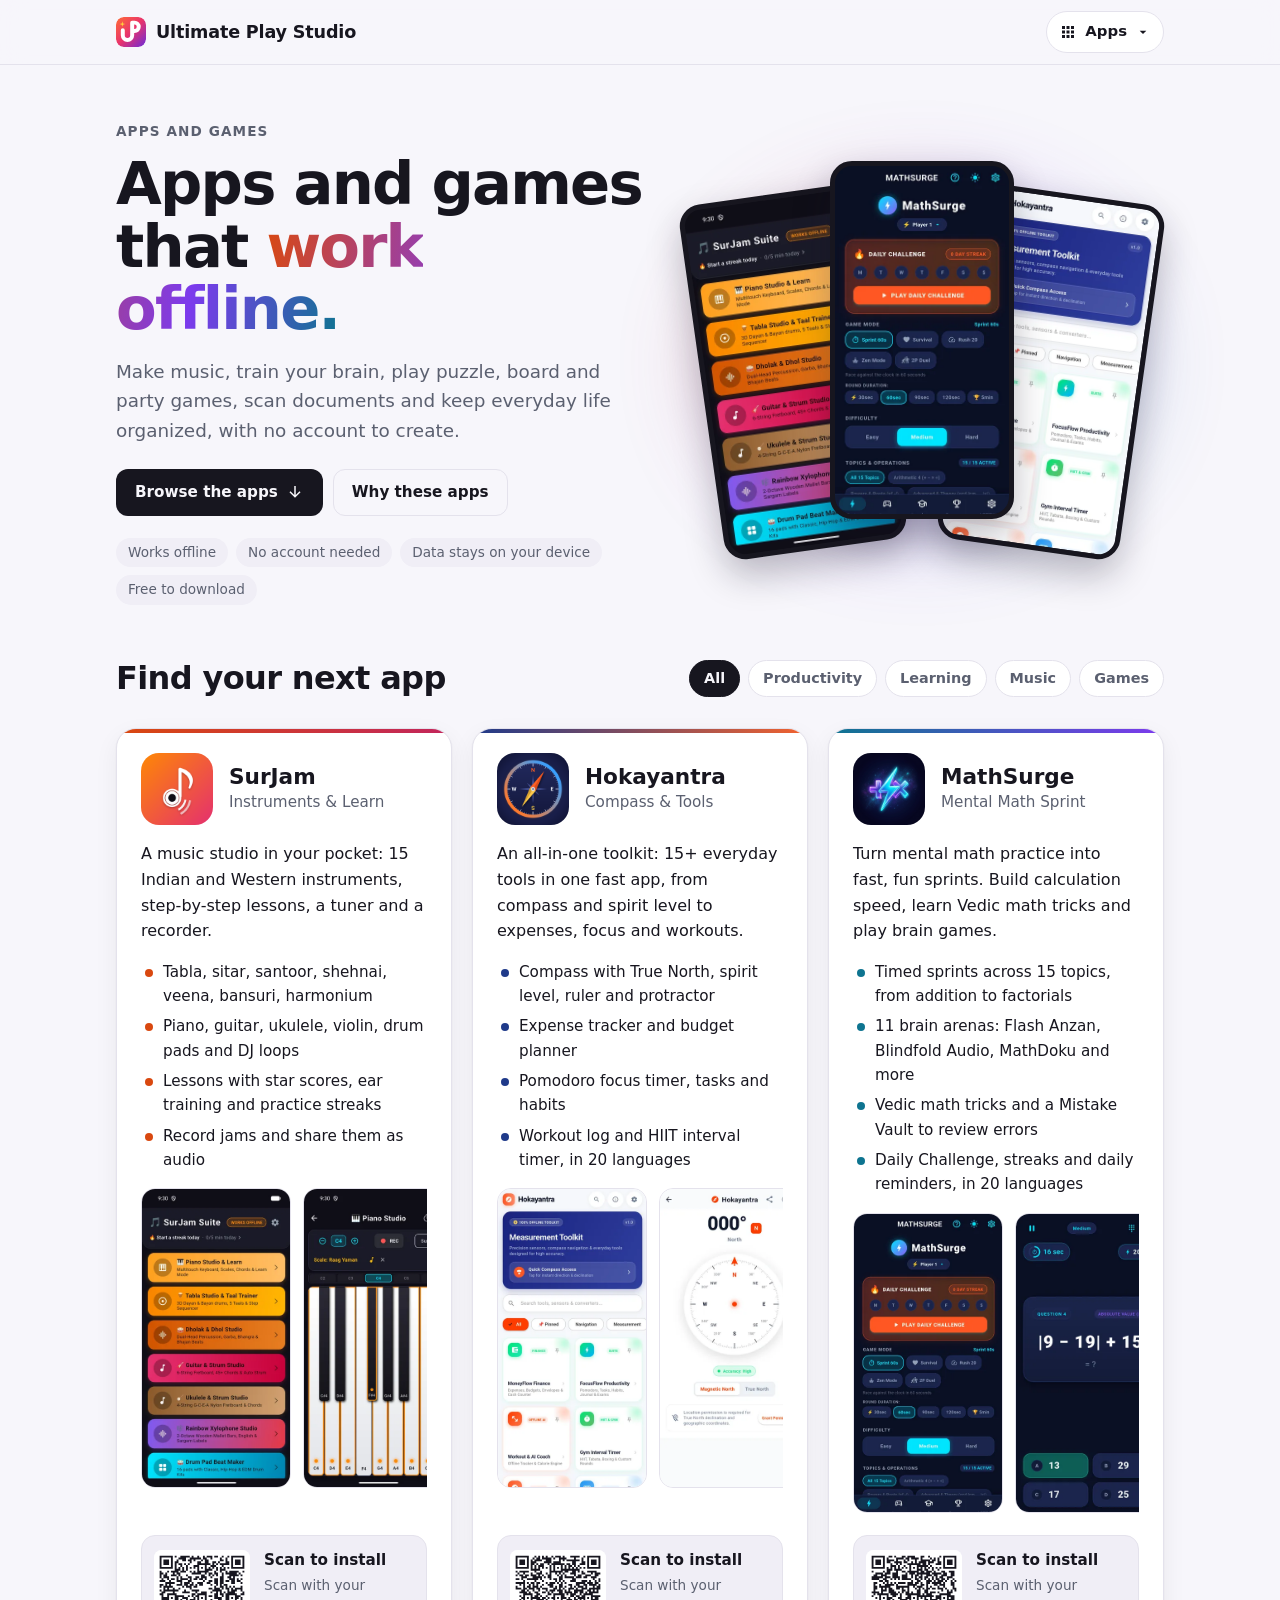
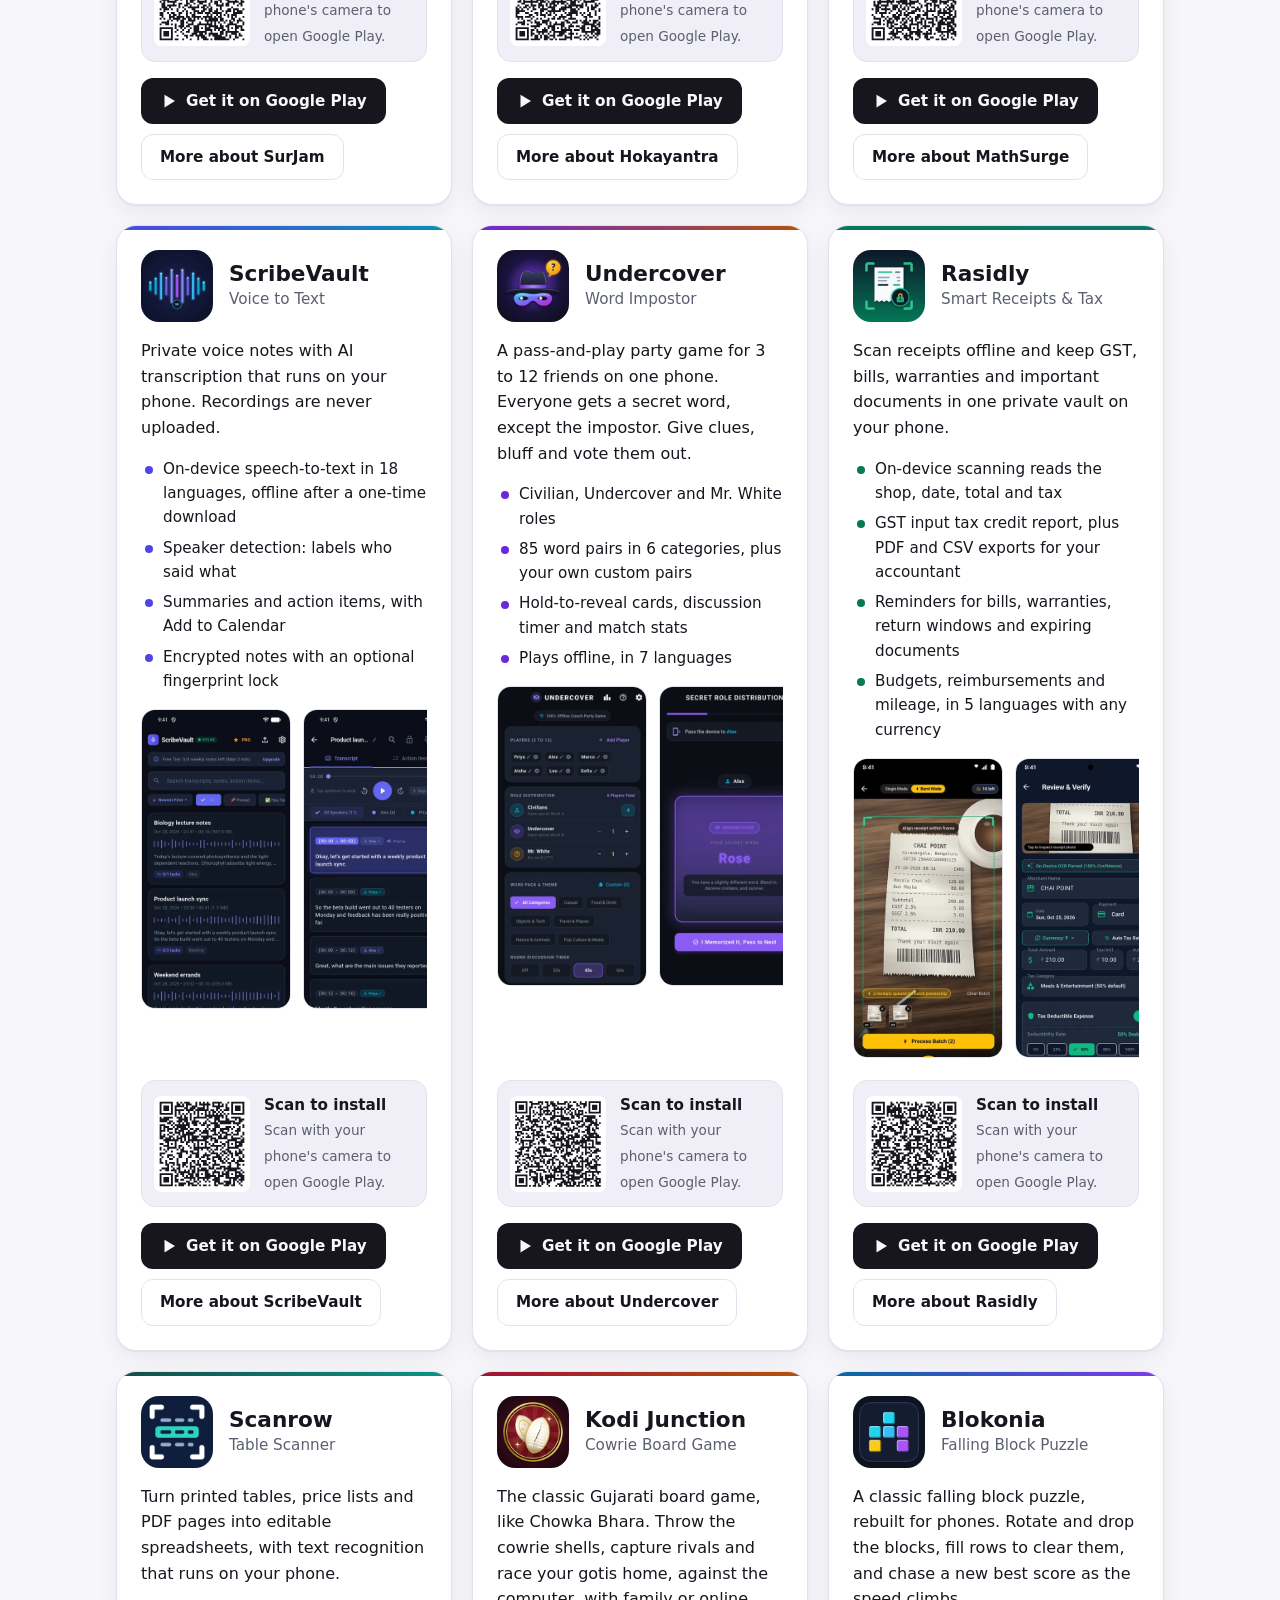
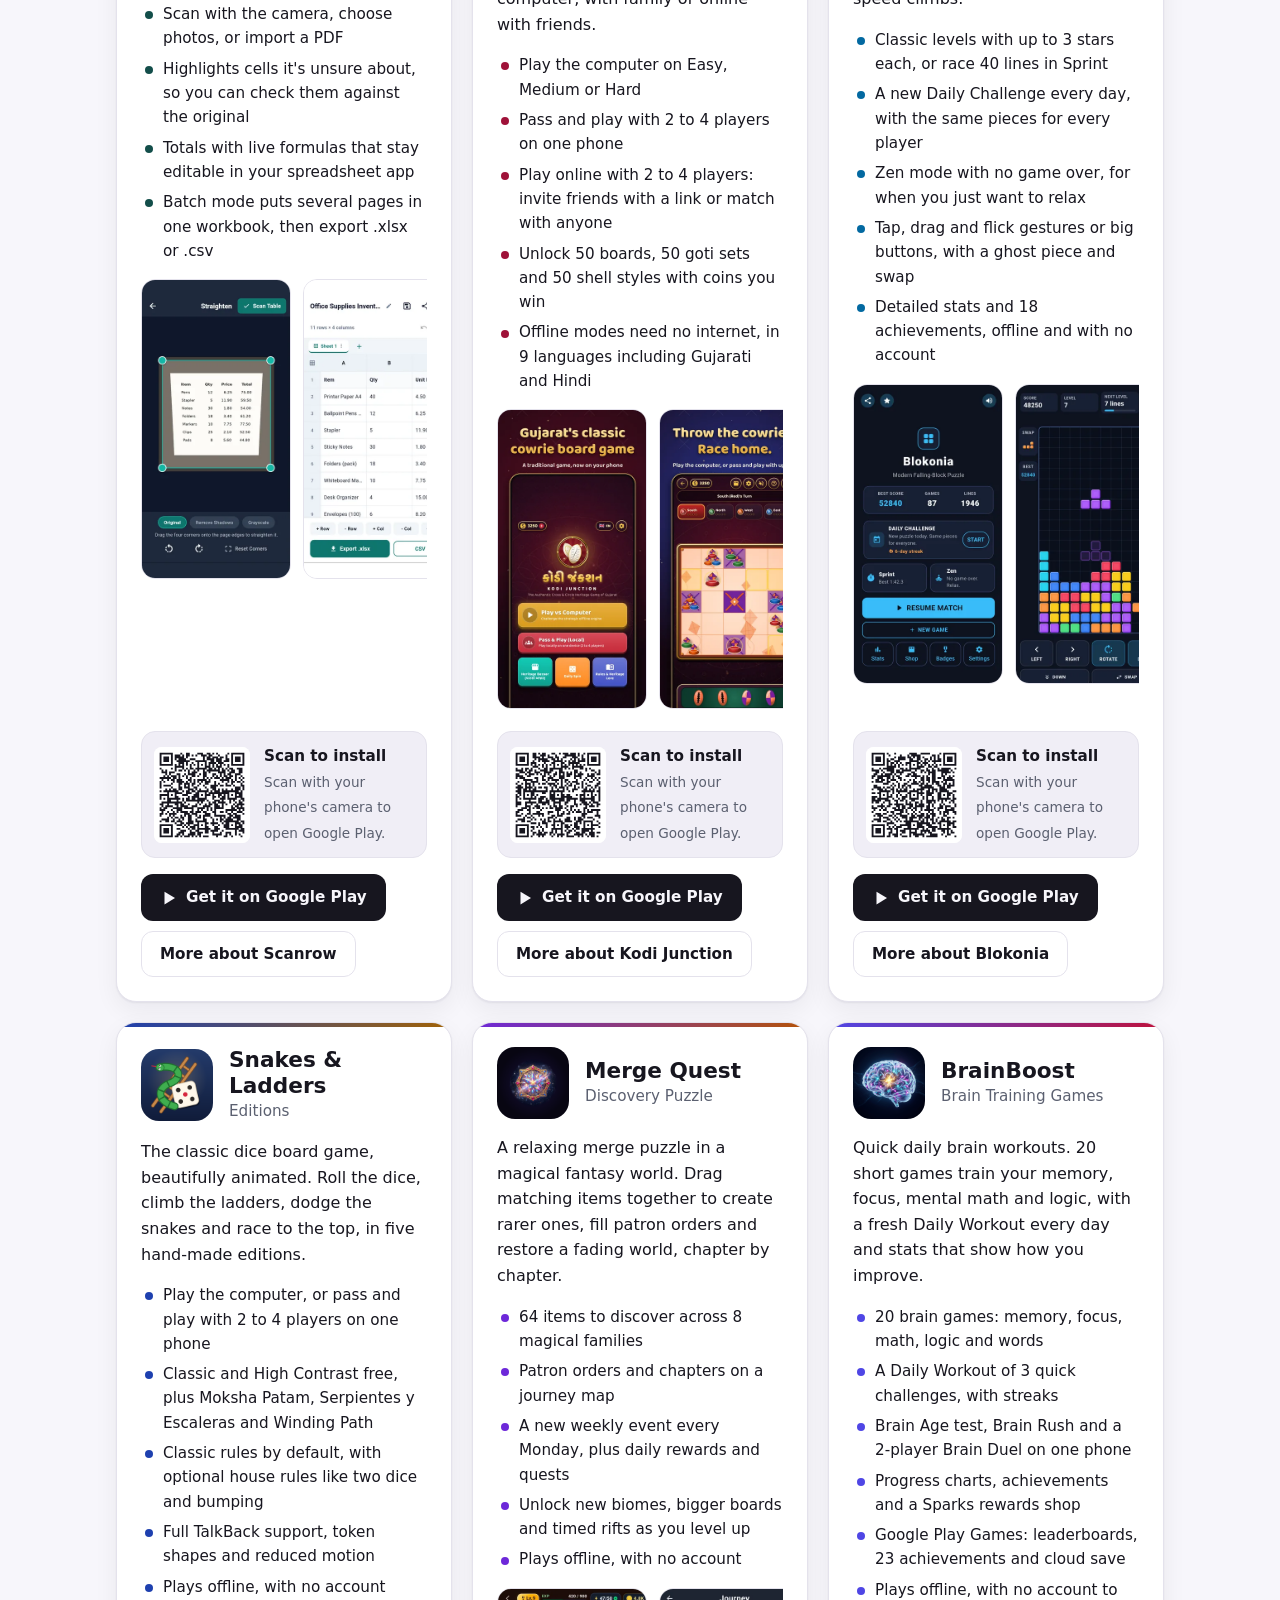
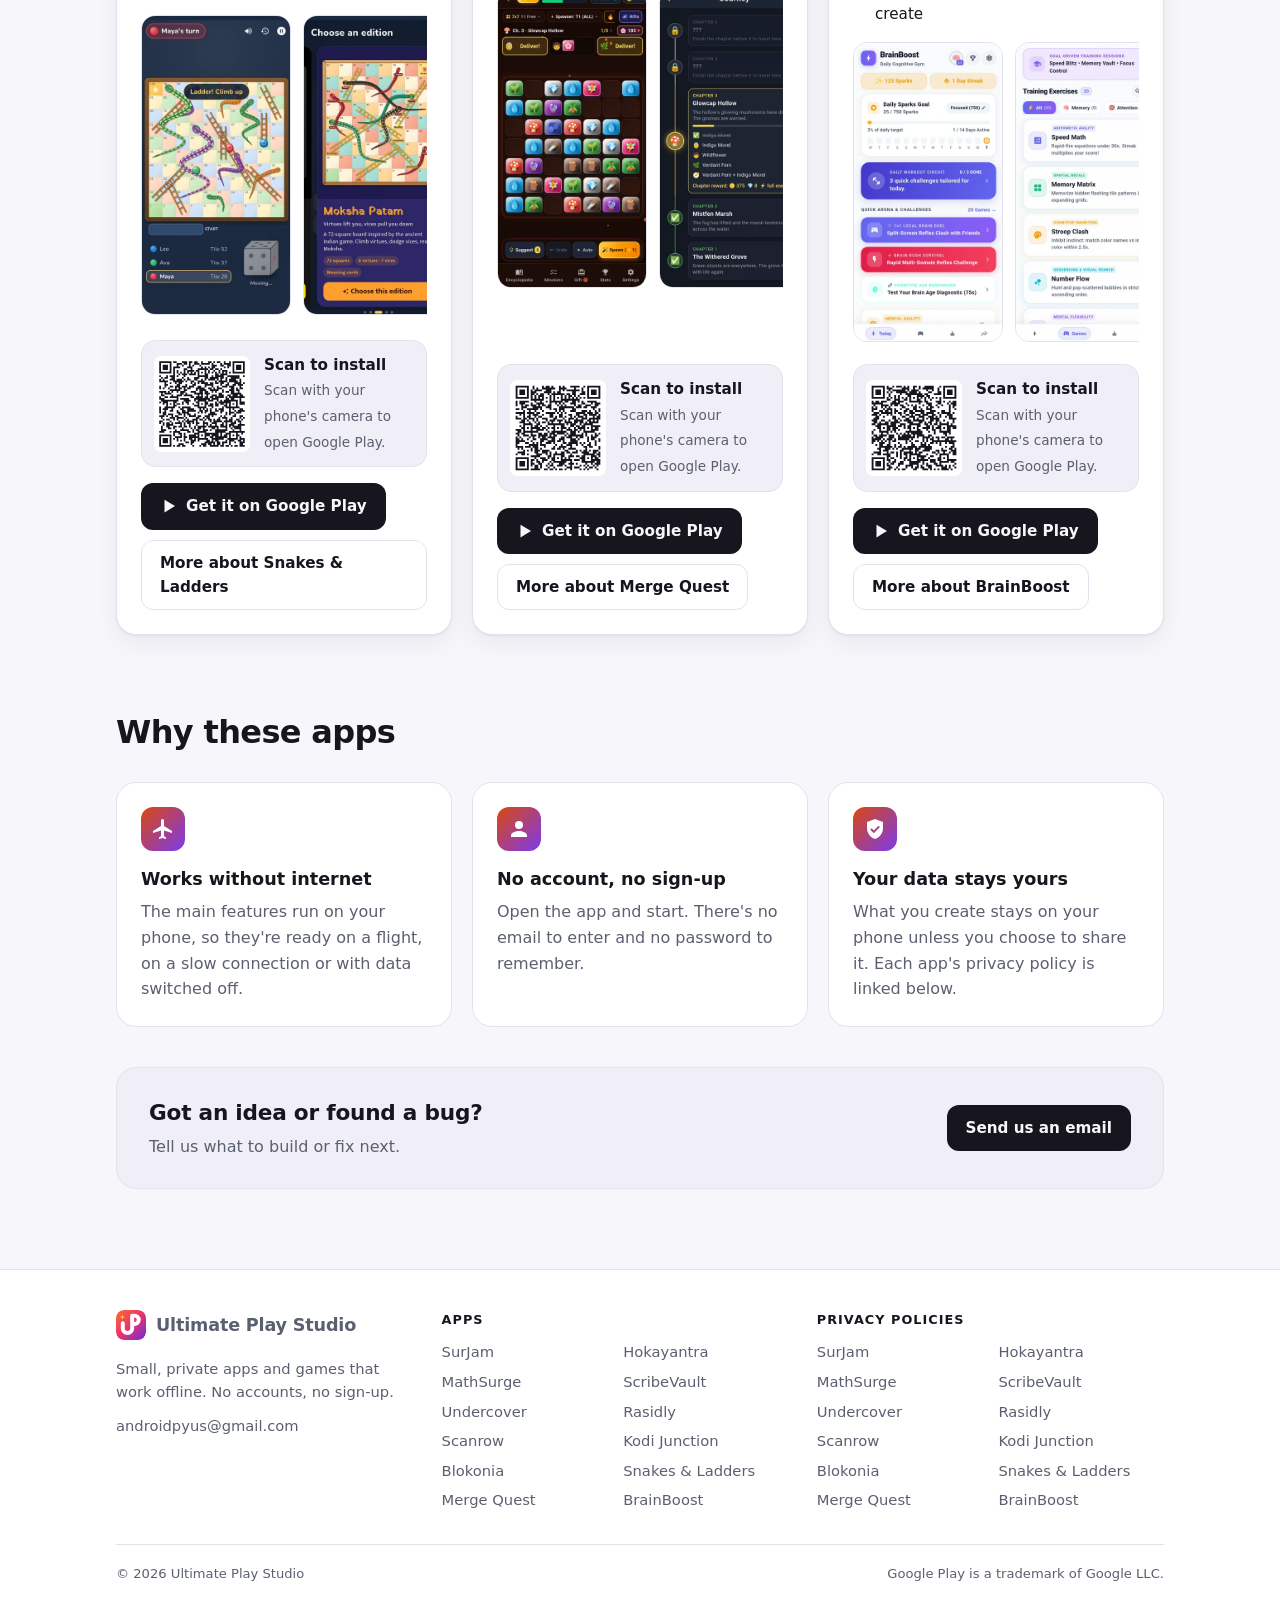
==== commit cd818998: "SEO: titles, descriptions, structured data, FAQs and share images - Search-focused titles (50-62 cha" ====
--- a/index.html
+++ b/index.html
@@ -3,18 +3,127 @@
 <head>
   <meta charset="utf-8">
   <meta name="viewport" content="width=device-width, initial-scale=1">
-  <title>Ultimate Play Studio: Apps &amp; Games</title>
-  <meta name="description" content="Ultimate Play Studio makes apps and games that respect your privacy: music, math, brain training, puzzles, board games, voice notes, receipts and scanning. Most work offline, with no account to create.">
+  <title>Ultimate Play Studio – Private Apps &amp; Games That Work Offline</title>
+  <meta name="description" content="Ultimate Play Studio makes private apps and games: music, mental math, brain training, puzzles, board and party games, voice notes, receipts and table scanning.">
   <link rel="icon" type="image/svg+xml" href="assets/logo.svg">
+  <!-- seo -->
+  <link rel="canonical" href="https://ultimateplaystudio.com/">
+  <meta name="theme-color" content="#f7f6fb" media="(prefers-color-scheme: light)">
+  <meta name="theme-color" content="#0f0e17" media="(prefers-color-scheme: dark)">
   <link rel="apple-touch-icon" href="assets/apple-touch-icon.png">
-  <link rel="canonical" href="https://ultimateplaystudio.com/">
   <meta property="og:type" content="website">
   <meta property="og:site_name" content="Ultimate Play Studio">
-  <meta property="og:title" content="Ultimate Play Studio: Apps &amp; Games">
-  <meta property="og:description" content="Ultimate Play Studio makes apps and games that respect your privacy: music, math, brain training, puzzles, board games, voice notes, receipts and scanning. Most work offline, with no account to create.">
+  <meta property="og:locale" content="en_US">
+  <meta property="og:title" content="Ultimate Play Studio – Private Apps &amp; Games That Work Offline">
+  <meta property="og:description" content="Ultimate Play Studio makes private apps and games: music, mental math, brain training, puzzles, board and party games, voice notes, receipts and table scanning.">
   <meta property="og:url" content="https://ultimateplaystudio.com/">
   <meta property="og:image" content="https://ultimateplaystudio.com/assets/og-image.png">
+  <meta property="og:image:width" content="1200">
+  <meta property="og:image:height" content="630">
   <meta name="twitter:card" content="summary_large_image">
+  <script type="application/ld+json">
+{
+  "@context": "https://schema.org",
+  "@graph": [
+    {
+      "@type": "Organization",
+      "@id": "https://ultimateplaystudio.com/#organization",
+      "name": "Ultimate Play Studio",
+      "url": "https://ultimateplaystudio.com/",
+      "logo": "https://ultimateplaystudio.com/assets/logo-512.png",
+      "email": "androidpyus@gmail.com"
+    },
+    {
+      "@type": "WebSite",
+      "@id": "https://ultimateplaystudio.com/#website",
+      "name": "Ultimate Play Studio",
+      "url": "https://ultimateplaystudio.com/",
+      "publisher": {
+        "@id": "https://ultimateplaystudio.com/#organization"
+      }
+    },
+    {
+      "@type": "ItemList",
+      "name": "Apps and games by Ultimate Play Studio",
+      "itemListElement": [
+        {
+          "@type": "ListItem",
+          "position": 1,
+          "url": "https://ultimateplaystudio.com/surjam/",
+          "name": "SurJam"
+        },
+        {
+          "@type": "ListItem",
+          "position": 2,
+          "url": "https://ultimateplaystudio.com/hokayantra/",
+          "name": "Hokayantra"
+        },
+        {
+          "@type": "ListItem",
+          "position": 3,
+          "url": "https://ultimateplaystudio.com/mathsurge/",
+          "name": "MathSurge"
+        },
+        {
+          "@type": "ListItem",
+          "position": 4,
+          "url": "https://ultimateplaystudio.com/scribevault/",
+          "name": "ScribeVault"
+        },
+        {
+          "@type": "ListItem",
+          "position": 5,
+          "url": "https://ultimateplaystudio.com/undercover/",
+          "name": "Undercover"
+        },
+        {
+          "@type": "ListItem",
+          "position": 6,
+          "url": "https://ultimateplaystudio.com/rasidly/",
+          "name": "Rasidly"
+        },
+        {
+          "@type": "ListItem",
+          "position": 7,
+          "url": "https://ultimateplaystudio.com/scanrow/",
+          "name": "Scanrow"
+        },
+        {
+          "@type": "ListItem",
+          "position": 8,
+          "url": "https://ultimateplaystudio.com/kodijunction/",
+          "name": "Kodi Junction"
+        },
+        {
+          "@type": "ListItem",
+          "position": 9,
+          "url": "https://ultimateplaystudio.com/blokonia/",
+          "name": "Blokonia"
+        },
+        {
+          "@type": "ListItem",
+          "position": 10,
+          "url": "https://ultimateplaystudio.com/snakesladders/",
+          "name": "Snakes & Ladders: Editions"
+        },
+        {
+          "@type": "ListItem",
+          "position": 11,
+          "url": "https://ultimateplaystudio.com/mergequest/",
+          "name": "Merge Quest: Discovery Puzzle"
+        },
+        {
+          "@type": "ListItem",
+          "position": 12,
+          "url": "https://ultimateplaystudio.com/brainboost/",
+          "name": "BrainBoost: Brain Training"
+        }
+      ]
+    }
+  ]
+}
+  </script>
+  <!-- /seo -->
   <link rel="stylesheet" href="assets/style.css">
 </head>
 <body>
@@ -47,8 +156,8 @@
     <section class="hero">
       <div class="hero-text">
         <p class="eyebrow">Apps and games</p>
-        <h1>Useful apps that <span class="hero-accent">work offline.</span></h1>
-        <p class="hero-lead">Make music, scan documents, sharpen your mental math and keep everyday life organized, with no account to create.</p>
+        <h1>Apps and games that <span class="hero-accent">work offline.</span></h1>
+        <p class="hero-lead">Make music, train your brain, play puzzle, board and party games, scan documents and keep everyday life organized, with no account to create.</p>
         <div class="hero-actions">
           <a class="btn btn-play" href="#apps">
             Browse the apps
@@ -64,9 +173,9 @@
         </ul>
       </div>
       <div class="hero-phones">
-        <a class="phone phone-left" href="surjam/"><img src="assets/surjam-1.webp" alt="SurJam's instrument list" width="360" height="720"></a>
-        <a class="phone phone-right" href="hokayantra/"><img src="assets/hokayantra-1.webp" alt="Hokayantra's toolkit home screen" width="360" height="720"></a>
-        <a class="phone phone-center" href="mathsurge/"><img src="assets/mathsurge-1.webp" alt="MathSurge's daily challenge screen" width="360" height="720"></a>
+        <a class="phone phone-left" href="surjam/"><img src="assets/surjam-1.webp" alt="SurJam's instrument list" width="360" height="720" loading="lazy" decoding="async"></a>
+        <a class="phone phone-right" href="hokayantra/"><img src="assets/hokayantra-1.webp" alt="Hokayantra's toolkit home screen" width="360" height="720" loading="lazy" decoding="async"></a>
+        <a class="phone phone-center" href="mathsurge/"><img src="assets/mathsurge-1.webp" alt="MathSurge's daily challenge screen" width="360" height="720" loading="lazy" decoding="async"></a>
       </div>
     </section>
 
--- a/assets/style.css
+++ b/assets/style.css
@@ -343,3 +343,26 @@
   .shots img { width: 128px; }
   .page-shots .shots img { width: 160px; }
 }
+
+/* Breadcrumb and questions-and-answers on app pages */
+.breadcrumb { padding-top: 20px; font-size: 0.9rem; color: var(--muted); }
+.breadcrumb ol { list-style: none; margin: 0; padding: 0; display: flex; flex-wrap: wrap; gap: 6px; }
+.breadcrumb li + li::before { content: "›"; margin-right: 6px; color: var(--muted); }
+.breadcrumb a { color: var(--muted); text-decoration: none; }
+.breadcrumb a:hover { color: var(--text); text-decoration: underline; }
+.breadcrumb + .app-hero { padding-top: 16px; }
+.faq { display: grid; gap: 10px; }
+.faq details { background: var(--surface); border: 1px solid var(--rule); border-radius: 14px; padding: 0 18px; }
+.faq summary {
+  cursor: pointer; list-style: none; padding: 14px 28px 14px 0; position: relative;
+  font-weight: 650; line-height: 1.4;
+}
+.faq summary::-webkit-details-marker { display: none; }
+.faq summary::after {
+  content: ""; position: absolute; right: 4px; top: 50%; width: 9px; height: 9px; margin-top: -6px;
+  border-right: 2px solid var(--accent, var(--muted)); border-bottom: 2px solid var(--accent, var(--muted));
+  transform: rotate(45deg); transition: transform 0.15s;
+}
+.faq details[open] summary::after { transform: rotate(-135deg); margin-top: -2px; }
+.faq summary:focus-visible { outline: 3px solid var(--accent, var(--hokayantra)); outline-offset: 2px; border-radius: 8px; }
+.faq details p { margin: 0 0 16px; color: var(--muted); }
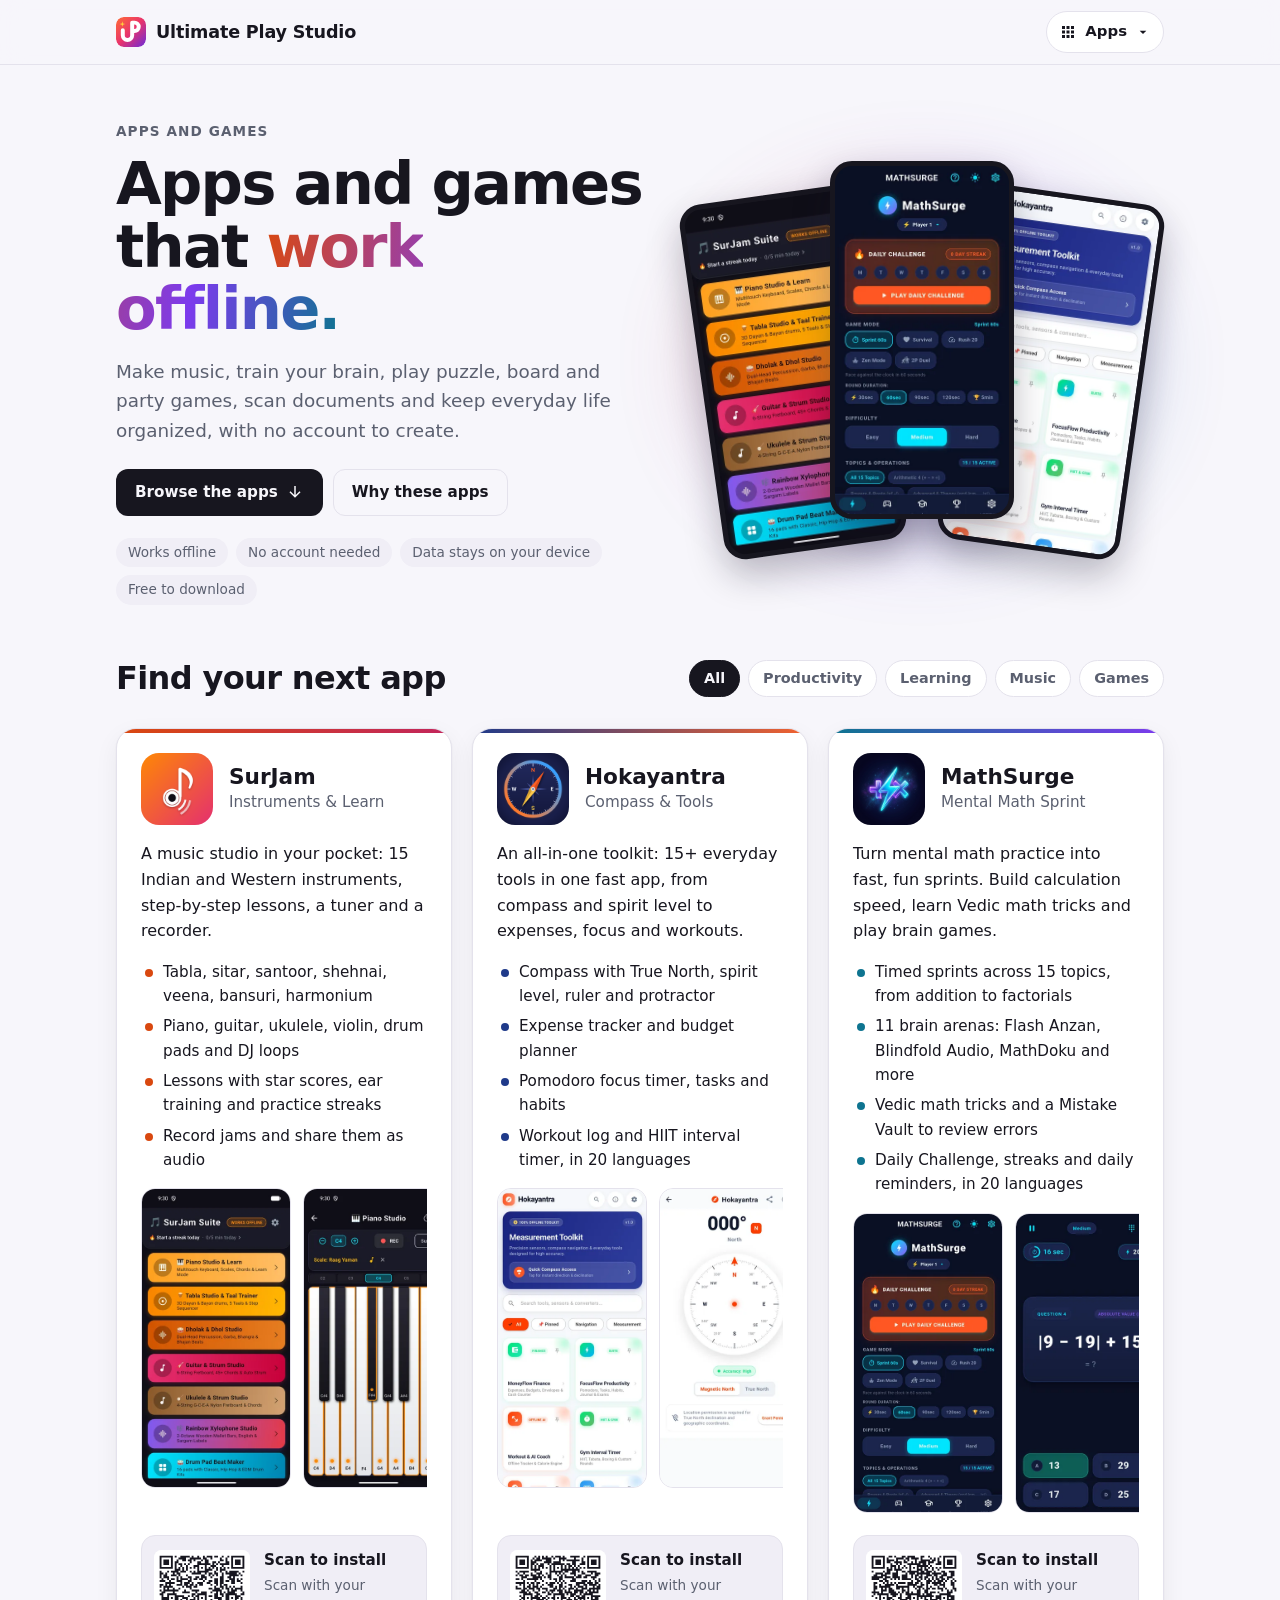
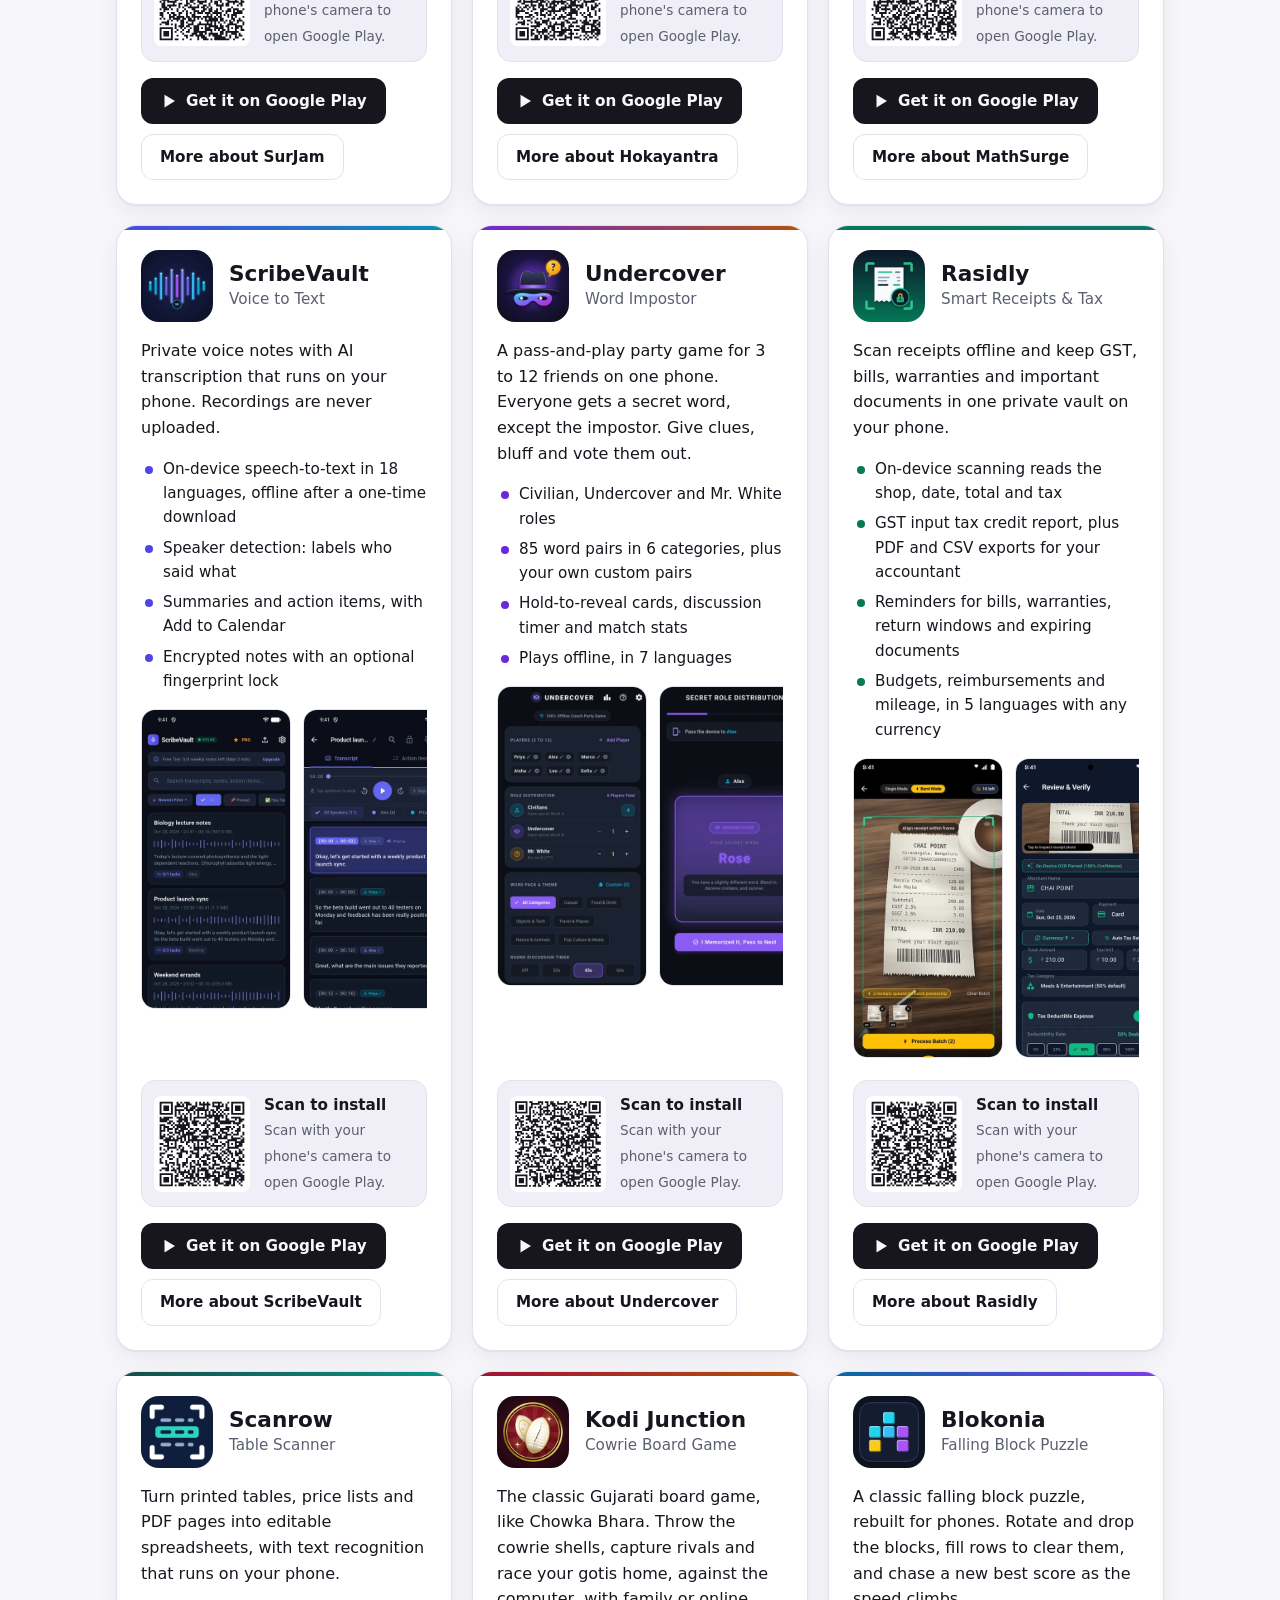
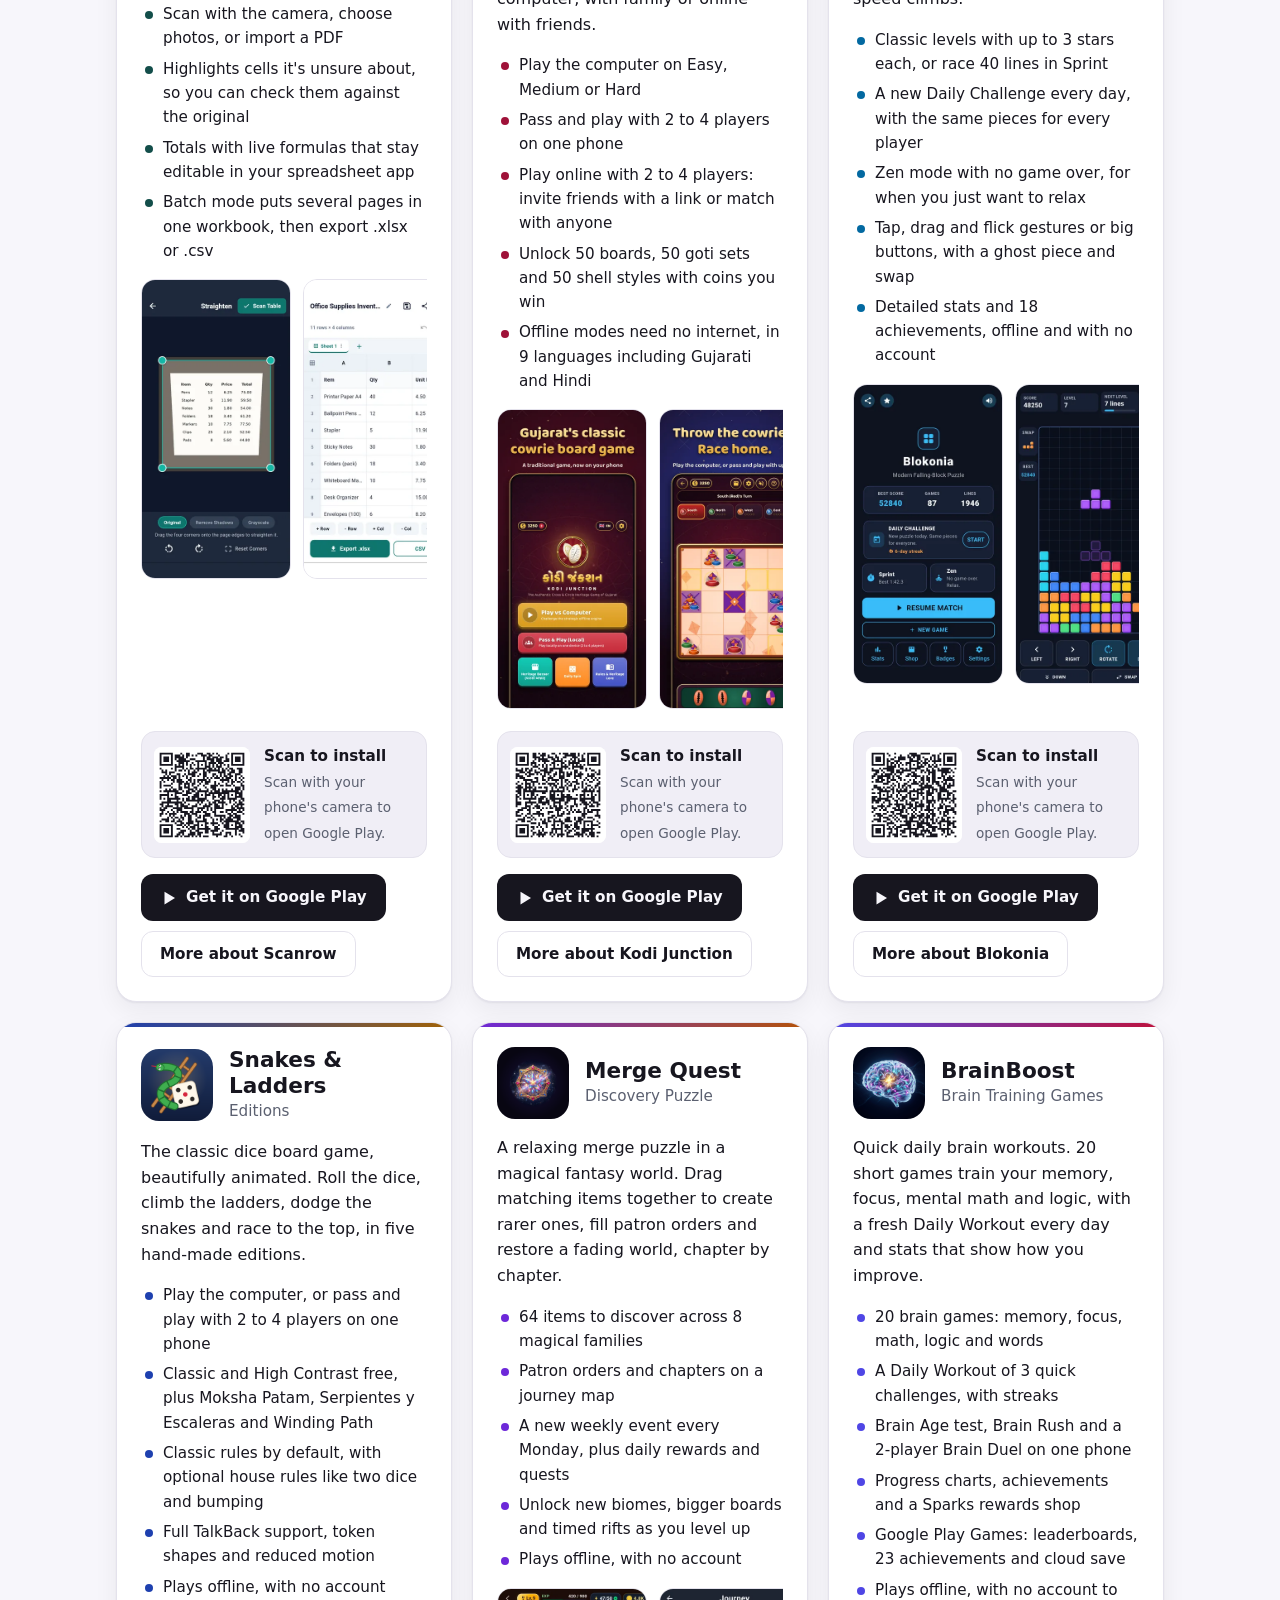
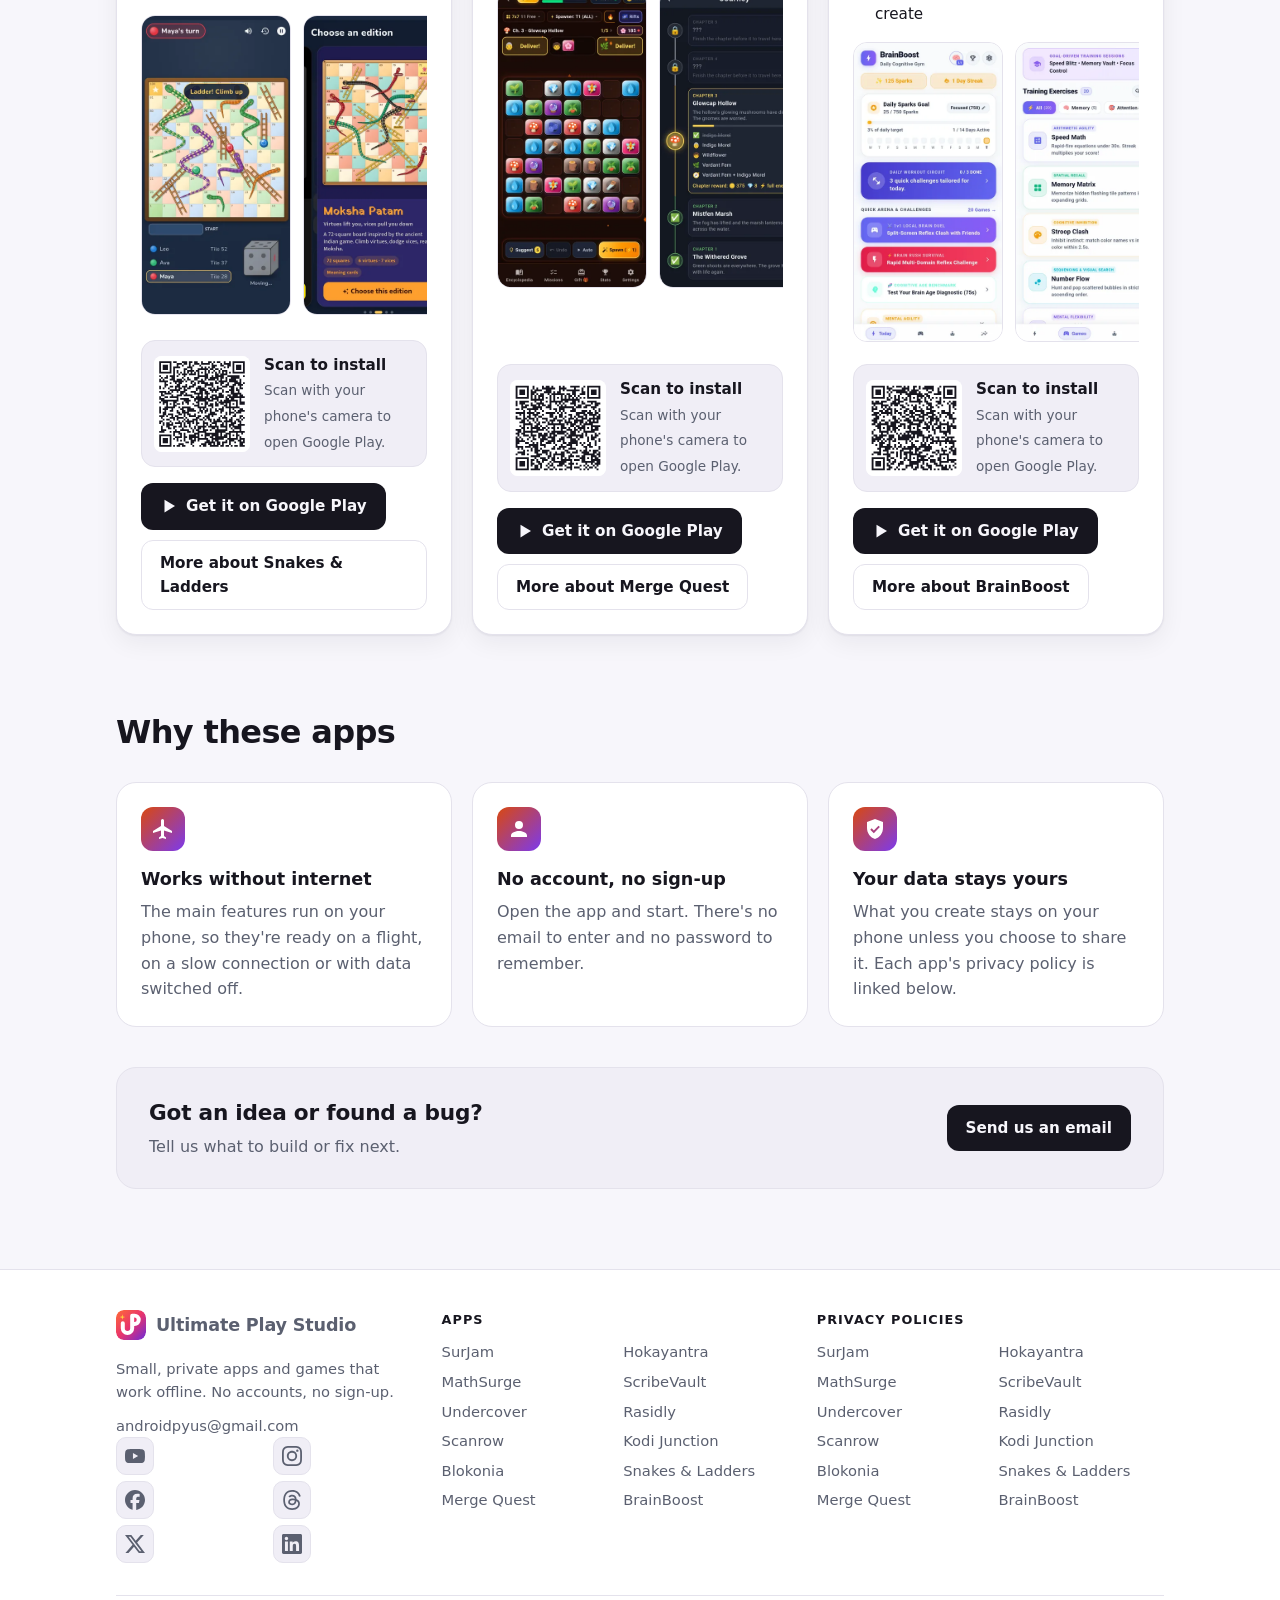
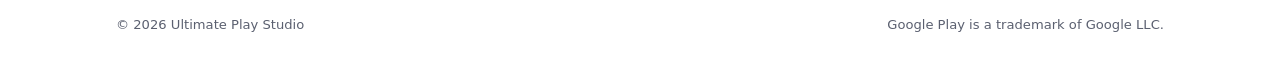
==== commit a9f5a70e: "Footer social icons and Organization sameAs for every profile YouTube, Instagram, Facebook, Threads," ====
--- a/index.html
+++ b/index.html
@@ -31,7 +31,15 @@
       "name": "Ultimate Play Studio",
       "url": "https://ultimateplaystudio.com/",
       "logo": "https://ultimateplaystudio.com/assets/logo-512.png",
-      "email": "androidpyus@gmail.com"
+      "email": "androidpyus@gmail.com",
+      "sameAs": [
+        "https://www.youtube.com/@ultimateplaystudio",
+        "https://www.instagram.com/ultimateplaystudio/",
+        "https://www.facebook.com/ultimateplaystudio",
+        "https://www.threads.net/@ultimateplaystudio",
+        "https://x.com/UltPlayStudio",
+        "https://www.linkedin.com/company/ultimateplaystudio"
+      ]
     },
     {
       "@type": "WebSite",
@@ -635,6 +643,14 @@
           <a class="brand" href="./"><img class="brand-mark" src="assets/logo.svg" alt="" width="30" height="30">Ultimate Play Studio</a>
           <p>Small, private apps and games that work offline. No accounts, no sign-up.</p>
           <p><a href="mailto:androidpyus@gmail.com">androidpyus@gmail.com</a></p>
+          <ul class="social" aria-label="Ultimate Play Studio on social media">
+            <li><a href="https://www.youtube.com/@ultimateplaystudio" rel="me noopener" aria-label="YouTube" title="YouTube"><svg viewBox="0 0 24 24" width="20" height="20" aria-hidden="true"><path fill="currentColor" d="M23.498 6.186a3.016 3.016 0 0 0-2.122-2.136C19.505 3.545 12 3.545 12 3.545s-7.505 0-9.377.505A3.017 3.017 0 0 0 .502 6.186C0 8.07 0 12 0 12s0 3.93.502 5.814a3.016 3.016 0 0 0 2.122 2.136c1.871.505 9.376.505 9.376.505s7.505 0 9.377-.505a3.015 3.015 0 0 0 2.122-2.136C24 15.93 24 12 24 12s0-3.93-.502-5.814zM9.545 15.568V8.432L15.818 12l-6.273 3.568z"/></svg></a></li>
+            <li><a href="https://www.instagram.com/ultimateplaystudio/" rel="me noopener" aria-label="Instagram" title="Instagram"><svg viewBox="0 0 24 24" width="20" height="20" aria-hidden="true"><path fill="currentColor" d="M7.0301.084c-1.2768.0602-2.1487.264-2.911.5634-.7888.3075-1.4575.72-2.1228 1.3877-.6652.6677-1.075 1.3368-1.3802 2.127-.2954.7638-.4956 1.6365-.552 2.914-.0564 1.2775-.0689 1.6882-.0626 4.947.0062 3.2586.0206 3.6671.0825 4.9473.061 1.2765.264 2.1482.5635 2.9107.308.7889.72 1.4573 1.388 2.1228.6679.6655 1.3365 1.0743 2.1285 1.38.7632.295 1.6361.4961 2.9134.552 1.2773.056 1.6884.069 4.9462.0627 3.2578-.0062 3.668-.0207 4.9478-.0814 1.28-.0607 2.147-.2652 2.9098-.5633.7889-.3086 1.4578-.72 2.1228-1.3881.665-.6682 1.0745-1.3378 1.3795-2.1284.2957-.7632.4966-1.636.552-2.9124.056-1.2809.0692-1.6898.063-4.948-.0063-3.2583-.021-3.6668-.0817-4.9465-.0607-1.2797-.264-2.1487-.5633-2.9117-.3084-.7889-.72-1.4568-1.3876-2.1228C21.2982 1.33 20.628.9208 19.8378.6165 19.074.321 18.2017.1197 16.9244.0645 15.6471.0093 15.236-.005 11.977.0014 8.718.0076 8.31.0215 7.0301.0839m.1402 21.6932c-1.17-.0509-1.8053-.2453-2.2287-.408-.5606-.216-.96-.4771-1.3819-.895-.422-.4178-.6811-.8186-.9-1.378-.1644-.4234-.3624-1.058-.4171-2.228-.0595-1.2645-.072-1.6442-.079-4.848-.007-3.2037.0053-3.583.0607-4.848.05-1.169.2456-1.805.408-2.2282.216-.5613.4762-.96.895-1.3816.4188-.4217.8184-.6814 1.3783-.9003.423-.1651 1.0575-.3614 2.227-.4171 1.2655-.06 1.6447-.072 4.848-.079 3.2033-.007 3.5835.005 4.8495.0608 1.169.0508 1.8053.2445 2.228.408.5608.216.96.4754 1.3816.895.4217.4194.6816.8176.9005 1.3787.1653.4217.3617 1.056.4169 2.2263.0602 1.2655.0739 1.645.0796 4.848.0058 3.203-.0055 3.5834-.061 4.848-.051 1.17-.245 1.8055-.408 2.2294-.216.5604-.4763.96-.8954 1.3814-.419.4215-.8181.6811-1.3783.9-.4224.1649-1.0577.3617-2.2262.4174-1.2656.0595-1.6448.072-4.8493.079-3.2045.007-3.5825-.006-4.848-.0608M16.953 5.5864A1.44 1.44 0 1 0 18.39 4.144a1.44 1.44 0 0 0-1.437 1.4424M5.8385 12.012c.0067 3.4032 2.7706 6.1557 6.173 6.1493 3.4026-.0065 6.157-2.7701 6.1506-6.1733-.0065-3.4032-2.771-6.1565-6.174-6.1498-3.403.0067-6.156 2.771-6.1496 6.1738M8 12.0077a4 4 0 1 1 4.008 3.9921A3.9996 3.9996 0 0 1 8 12.0077"/></svg></a></li>
+            <li><a href="https://www.facebook.com/ultimateplaystudio" rel="me noopener" aria-label="Facebook" title="Facebook"><svg viewBox="0 0 24 24" width="20" height="20" aria-hidden="true"><path fill="currentColor" d="M9.101 23.691v-7.98H6.627v-3.667h2.474v-1.58c0-4.085 1.848-5.978 5.858-5.978.401 0 .955.042 1.468.103a8.68 8.68 0 0 1 1.141.195v3.325a8.623 8.623 0 0 0-.653-.036 26.805 26.805 0 0 0-.733-.009c-.707 0-1.259.096-1.675.309a1.686 1.686 0 0 0-.679.622c-.258.42-.374.995-.374 1.752v1.297h3.919l-.386 2.103-.287 1.564h-3.246v8.245C19.396 23.238 24 18.179 24 12.044c0-6.627-5.373-12-12-12s-12 5.373-12 12c0 5.628 3.874 10.35 9.101 11.647Z"/></svg></a></li>
+            <li><a href="https://www.threads.net/@ultimateplaystudio" rel="me noopener" aria-label="Threads" title="Threads"><svg viewBox="0 0 24 24" width="20" height="20" aria-hidden="true"><path fill="currentColor" d="M12.186 24h-.007c-3.581-.024-6.334-1.205-8.184-3.509C2.35 18.44 1.5 15.586 1.472 12.01v-.017c.03-3.579.879-6.43 2.525-8.482C5.845 1.205 8.6.024 12.18 0h.014c2.746.02 5.043.725 6.826 2.098 1.677 1.29 2.858 3.13 3.509 5.467l-2.04.569c-1.104-3.96-3.898-5.984-8.304-6.015-2.91.022-5.11.936-6.54 2.717C4.307 6.504 3.616 8.914 3.589 12c.027 3.086.718 5.496 2.057 7.164 1.43 1.783 3.631 2.698 6.54 2.717 2.623-.02 4.358-.631 5.8-2.045 1.647-1.613 1.618-3.593 1.09-4.798-.31-.71-.873-1.3-1.634-1.75-.192 1.352-.622 2.446-1.284 3.272-.886 1.102-2.14 1.704-3.73 1.79-1.202.065-2.361-.218-3.259-.801-1.063-.689-1.685-1.74-1.752-2.964-.065-1.19.408-2.285 1.33-3.082.88-.76 2.119-1.207 3.583-1.291a13.853 13.853 0 0 1 3.02.142c-.126-.742-.375-1.332-.75-1.757-.513-.586-1.308-.883-2.359-.89h-.029c-.844 0-1.992.232-2.721 1.32L7.734 7.847c.98-1.454 2.568-2.256 4.478-2.256h.044c3.194.02 5.097 1.975 5.287 5.388.108.046.216.094.321.142 1.49.7 2.58 1.761 3.154 3.07.797 1.82.871 4.79-1.548 7.158-1.85 1.81-4.094 2.628-7.277 2.65Zm1.003-11.69c-.242 0-.487.007-.739.021-1.836.103-2.98.946-2.916 2.143.067 1.256 1.452 1.839 2.784 1.767 1.224-.065 2.818-.543 3.086-3.71a10.5 10.5 0 0 0-2.215-.221z"/></svg></a></li>
+            <li><a href="https://x.com/UltPlayStudio" rel="me noopener" aria-label="X" title="X"><svg viewBox="0 0 24 24" width="20" height="20" aria-hidden="true"><path fill="currentColor" d="M18.901 1.153h3.68l-8.04 9.19L24 22.846h-7.406l-5.8-7.584-6.638 7.584H.474l8.6-9.83L0 1.154h7.594l5.243 6.932ZM17.61 20.644h2.039L6.486 3.24H4.298Z"/></svg></a></li>
+            <li><a href="https://www.linkedin.com/company/ultimateplaystudio" rel="me noopener" aria-label="LinkedIn" title="LinkedIn"><svg viewBox="0 0 24 24" width="20" height="20" aria-hidden="true"><path fill="currentColor" d="M20.447 20.452h-3.554v-5.569c0-1.328-.027-3.037-1.852-3.037-1.853 0-2.136 1.445-2.136 2.939v5.667H9.351V9h3.414v1.561h.046c.477-.9 1.637-1.85 3.37-1.85 3.601 0 4.267 2.37 4.267 5.455v6.286zM5.337 7.433c-1.144 0-2.063-.926-2.063-2.065 0-1.138.92-2.063 2.063-2.063 1.14 0 2.064.925 2.064 2.063 0 1.139-.925 2.065-2.064 2.065zm1.782 13.019H3.555V9h3.564v11.452zM22.225 0H1.771C.792 0 0 .774 0 1.729v20.542C0 23.227.792 24 1.771 24h20.451C23.2 24 24 23.227 24 22.271V1.729C24 .774 23.2 0 22.222 0h.003z"/></svg></a></li>
+          </ul>
         </div>
         <nav aria-label="Apps">
           <h2>Apps</h2>
--- a/assets/style.css
+++ b/assets/style.css
@@ -366,3 +366,12 @@
 .faq details[open] summary::after { transform: rotate(-135deg); margin-top: -2px; }
 .faq summary:focus-visible { outline: 3px solid var(--accent, var(--hokayantra)); outline-offset: 2px; border-radius: 8px; }
 .faq details p { margin: 0 0 16px; color: var(--muted); }
+
+/* Social profile icons in the footer */
+.social { list-style: none; margin: 14px 0 0; padding: 0; display: flex; flex-wrap: wrap; gap: 8px; }
+.social a {
+  display: grid; place-items: center; width: 38px; height: 38px; border-radius: 10px;
+  color: var(--muted); background: var(--chip); border: 1px solid var(--rule);
+}
+.social a:hover { color: var(--text); background: var(--surface); }
+.social svg { display: block; }
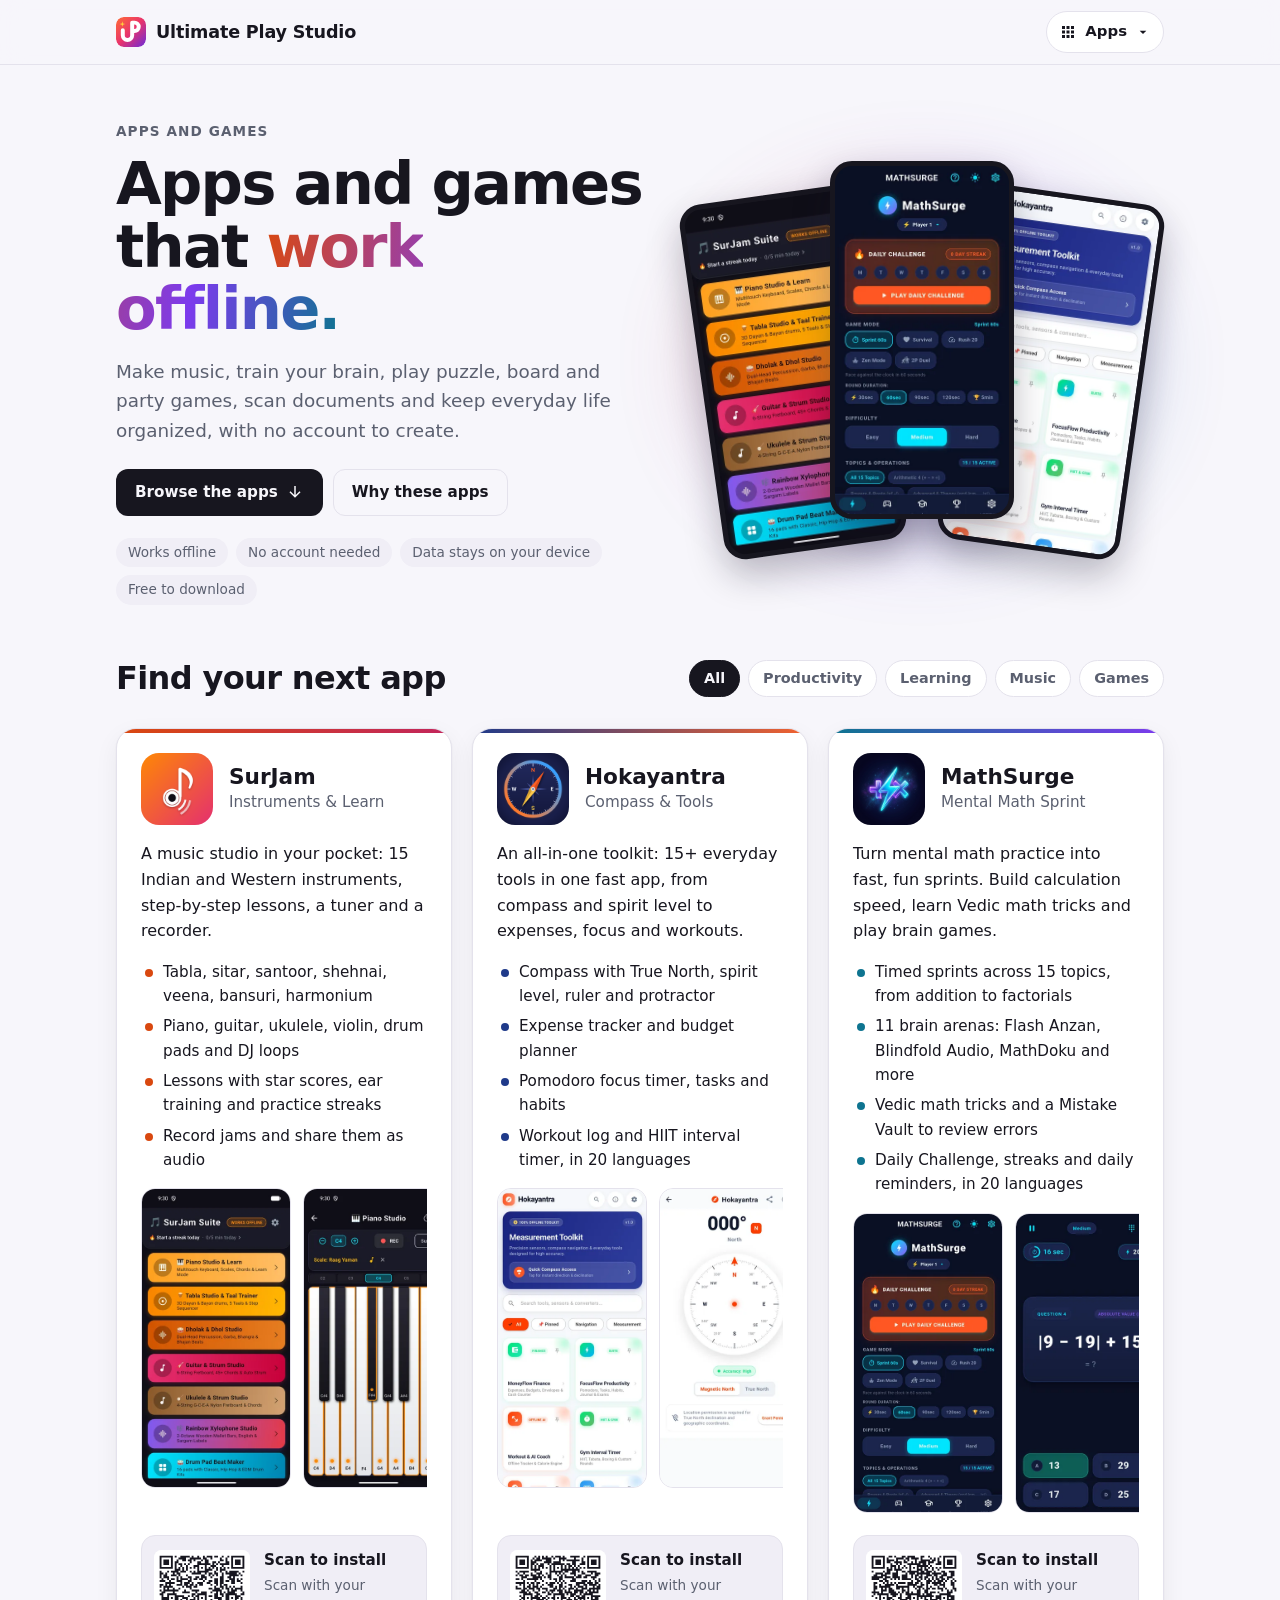
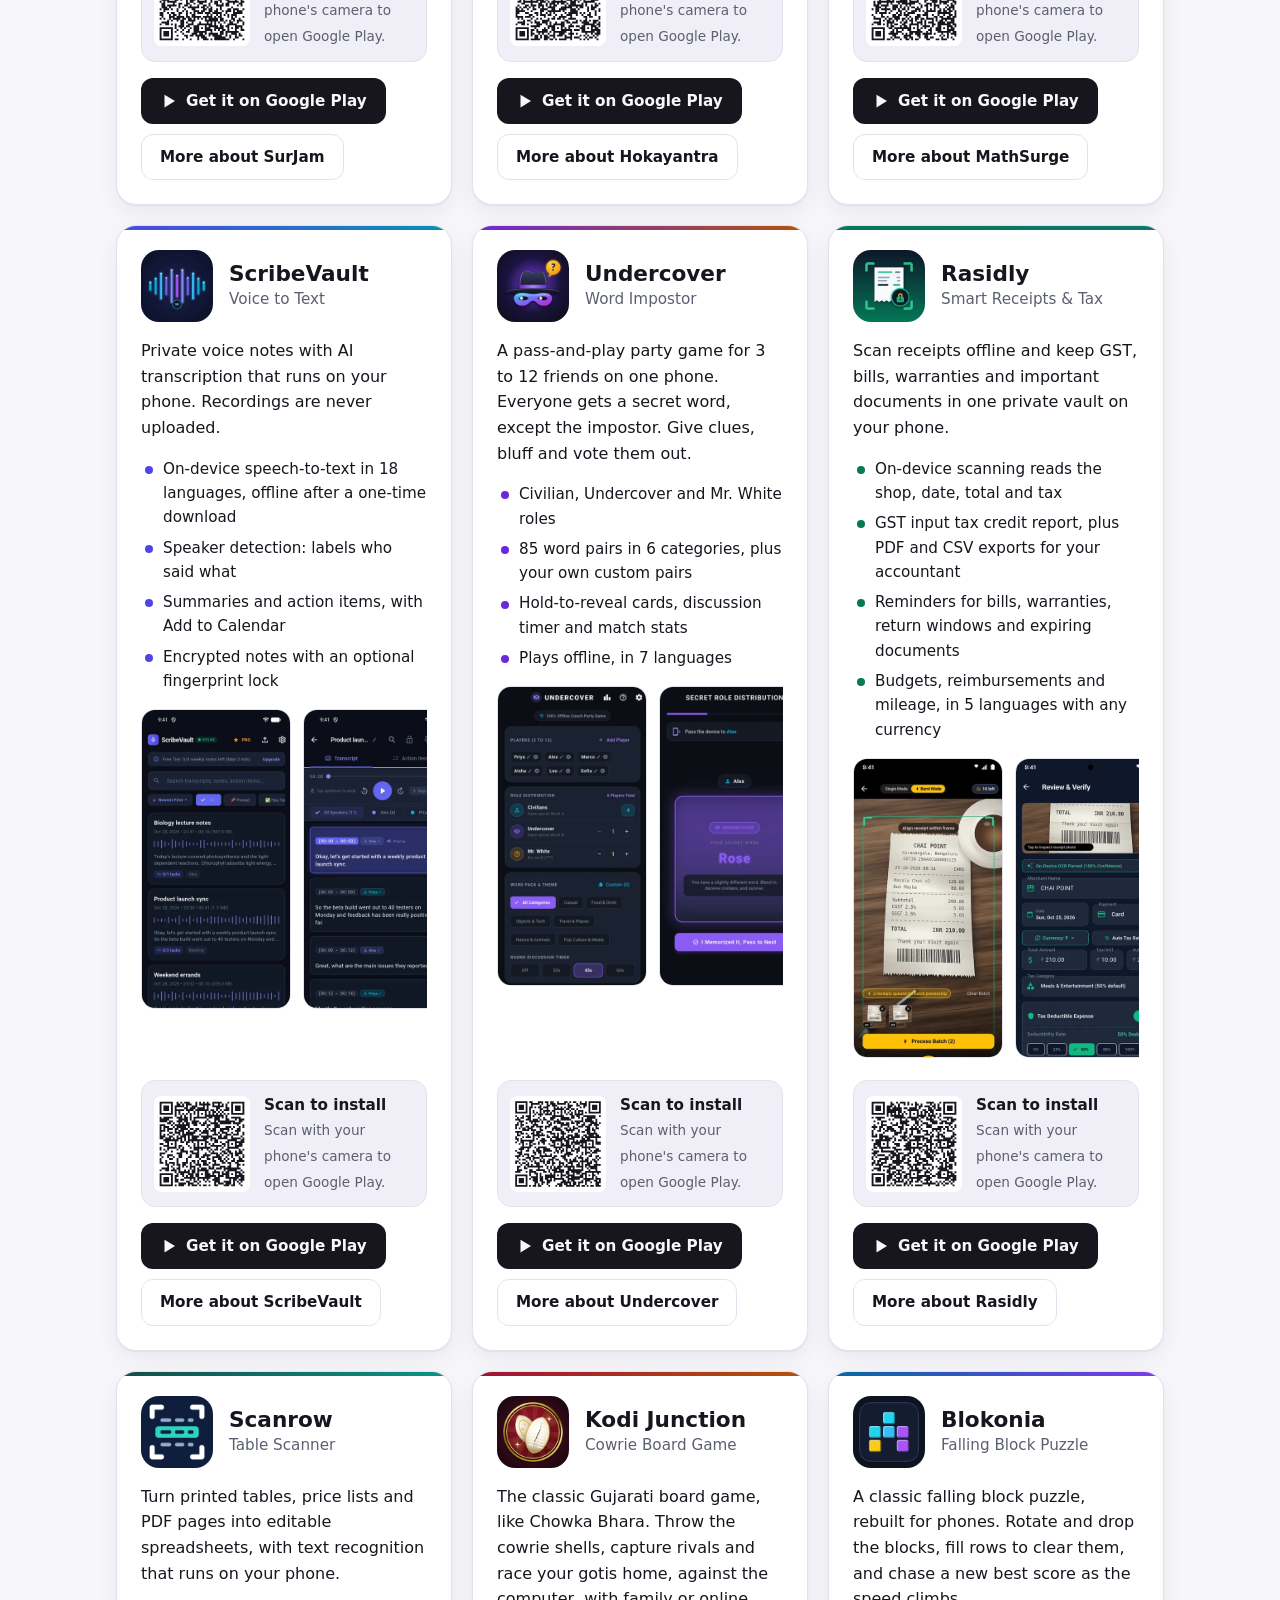
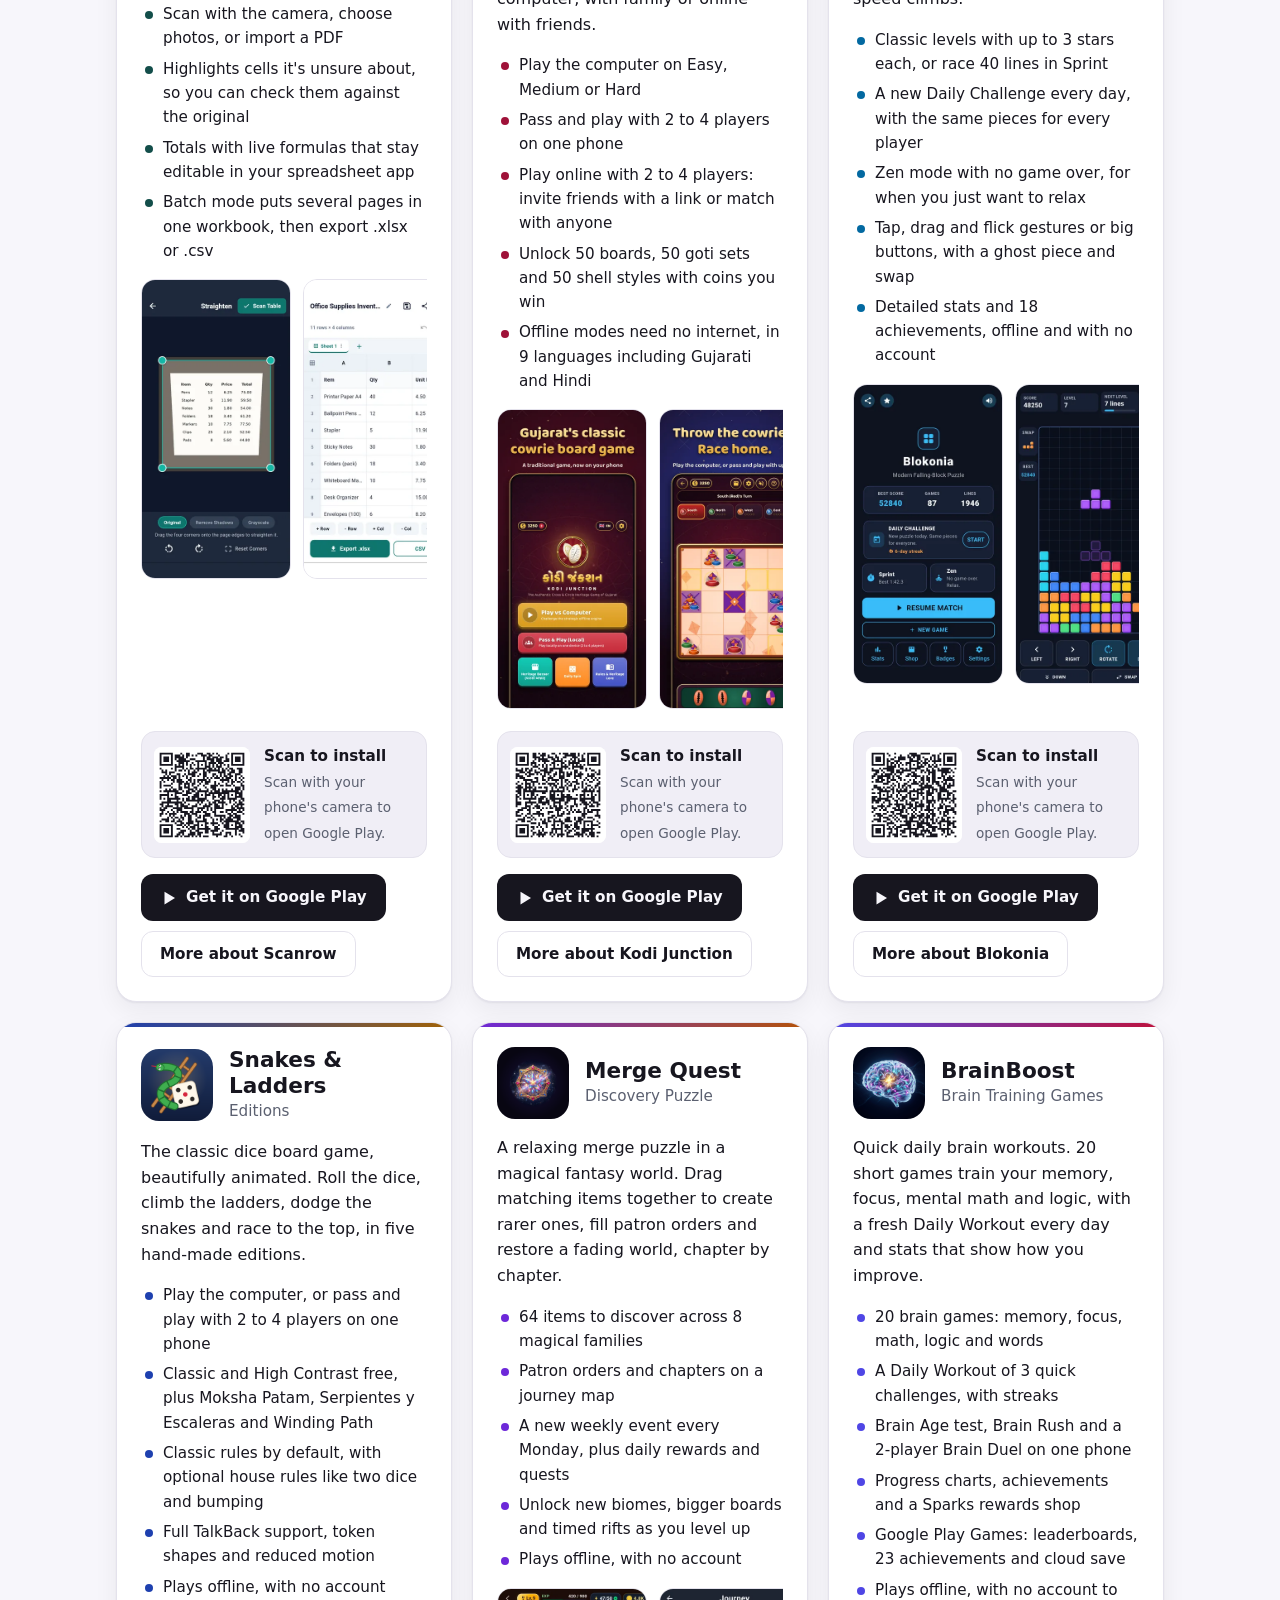
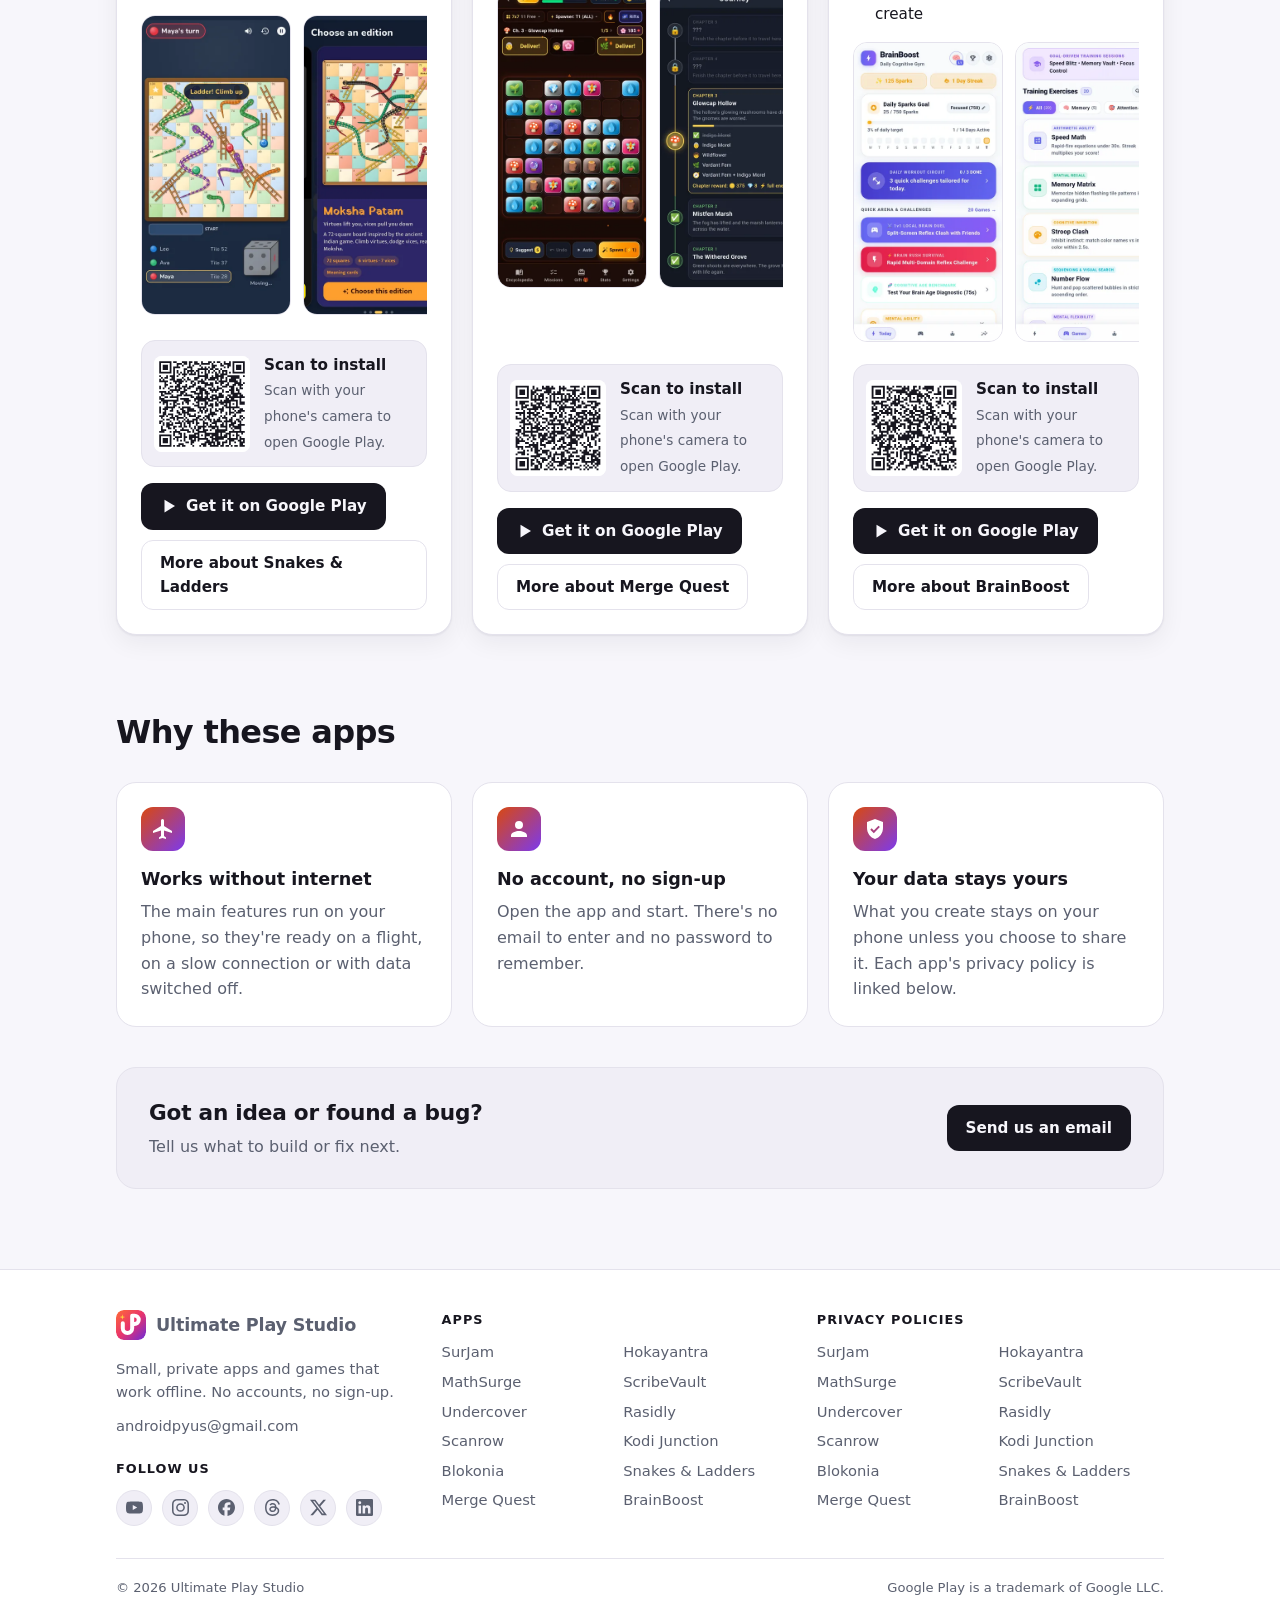
==== commit 4968fdaf: "Footer social icons: one row under a Follow us label The footer list rule (.footer-grid ul, two-colu" ====
--- a/index.html
+++ b/index.html
@@ -643,6 +643,7 @@
           <a class="brand" href="./"><img class="brand-mark" src="assets/logo.svg" alt="" width="30" height="30">Ultimate Play Studio</a>
           <p>Small, private apps and games that work offline. No accounts, no sign-up.</p>
           <p><a href="mailto:androidpyus@gmail.com">androidpyus@gmail.com</a></p>
+          <p class="social-label">Follow us</p>
           <ul class="social" aria-label="Ultimate Play Studio on social media">
             <li><a href="https://www.youtube.com/@ultimateplaystudio" rel="me noopener" aria-label="YouTube" title="YouTube"><svg viewBox="0 0 24 24" width="20" height="20" aria-hidden="true"><path fill="currentColor" d="M23.498 6.186a3.016 3.016 0 0 0-2.122-2.136C19.505 3.545 12 3.545 12 3.545s-7.505 0-9.377.505A3.017 3.017 0 0 0 .502 6.186C0 8.07 0 12 0 12s0 3.93.502 5.814a3.016 3.016 0 0 0 2.122 2.136c1.871.505 9.376.505 9.376.505s7.505 0 9.377-.505a3.015 3.015 0 0 0 2.122-2.136C24 15.93 24 12 24 12s0-3.93-.502-5.814zM9.545 15.568V8.432L15.818 12l-6.273 3.568z"/></svg></a></li>
             <li><a href="https://www.instagram.com/ultimateplaystudio/" rel="me noopener" aria-label="Instagram" title="Instagram"><svg viewBox="0 0 24 24" width="20" height="20" aria-hidden="true"><path fill="currentColor" d="M7.0301.084c-1.2768.0602-2.1487.264-2.911.5634-.7888.3075-1.4575.72-2.1228 1.3877-.6652.6677-1.075 1.3368-1.3802 2.127-.2954.7638-.4956 1.6365-.552 2.914-.0564 1.2775-.0689 1.6882-.0626 4.947.0062 3.2586.0206 3.6671.0825 4.9473.061 1.2765.264 2.1482.5635 2.9107.308.7889.72 1.4573 1.388 2.1228.6679.6655 1.3365 1.0743 2.1285 1.38.7632.295 1.6361.4961 2.9134.552 1.2773.056 1.6884.069 4.9462.0627 3.2578-.0062 3.668-.0207 4.9478-.0814 1.28-.0607 2.147-.2652 2.9098-.5633.7889-.3086 1.4578-.72 2.1228-1.3881.665-.6682 1.0745-1.3378 1.3795-2.1284.2957-.7632.4966-1.636.552-2.9124.056-1.2809.0692-1.6898.063-4.948-.0063-3.2583-.021-3.6668-.0817-4.9465-.0607-1.2797-.264-2.1487-.5633-2.9117-.3084-.7889-.72-1.4568-1.3876-2.1228C21.2982 1.33 20.628.9208 19.8378.6165 19.074.321 18.2017.1197 16.9244.0645 15.6471.0093 15.236-.005 11.977.0014 8.718.0076 8.31.0215 7.0301.0839m.1402 21.6932c-1.17-.0509-1.8053-.2453-2.2287-.408-.5606-.216-.96-.4771-1.3819-.895-.422-.4178-.6811-.8186-.9-1.378-.1644-.4234-.3624-1.058-.4171-2.228-.0595-1.2645-.072-1.6442-.079-4.848-.007-3.2037.0053-3.583.0607-4.848.05-1.169.2456-1.805.408-2.2282.216-.5613.4762-.96.895-1.3816.4188-.4217.8184-.6814 1.3783-.9003.423-.1651 1.0575-.3614 2.227-.4171 1.2655-.06 1.6447-.072 4.848-.079 3.2033-.007 3.5835.005 4.8495.0608 1.169.0508 1.8053.2445 2.228.408.5608.216.96.4754 1.3816.895.4217.4194.6816.8176.9005 1.3787.1653.4217.3617 1.056.4169 2.2263.0602 1.2655.0739 1.645.0796 4.848.0058 3.203-.0055 3.5834-.061 4.848-.051 1.17-.245 1.8055-.408 2.2294-.216.5604-.4763.96-.8954 1.3814-.419.4215-.8181.6811-1.3783.9-.4224.1649-1.0577.3617-2.2262.4174-1.2656.0595-1.6448.072-4.8493.079-3.2045.007-3.5825-.006-4.848-.0608M16.953 5.5864A1.44 1.44 0 1 0 18.39 4.144a1.44 1.44 0 0 0-1.437 1.4424M5.8385 12.012c.0067 3.4032 2.7706 6.1557 6.173 6.1493 3.4026-.0065 6.157-2.7701 6.1506-6.1733-.0065-3.4032-2.771-6.1565-6.174-6.1498-3.403.0067-6.156 2.771-6.1496 6.1738M8 12.0077a4 4 0 1 1 4.008 3.9921A3.9996 3.9996 0 0 1 8 12.0077"/></svg></a></li>
--- a/assets/style.css
+++ b/assets/style.css
@@ -367,11 +367,18 @@
 .faq summary:focus-visible { outline: 3px solid var(--accent, var(--hokayantra)); outline-offset: 2px; border-radius: 8px; }
 .faq details p { margin: 0 0 16px; color: var(--muted); }
 
-/* Social profile icons in the footer */
-.social { list-style: none; margin: 14px 0 0; padding: 0; display: flex; flex-wrap: wrap; gap: 8px; }
-.social a {
-  display: grid; place-items: center; width: 38px; height: 38px; border-radius: 10px;
-  color: var(--muted); background: var(--chip); border: 1px solid var(--rule);
-}
-.social a:hover { color: var(--text); background: var(--surface); }
-.social svg { display: block; }
+/* Social profile icons in the footer. Scoped under .footer-grid so the
+   two-column footer list layout above does not apply to them. */
+.footer-grid .social-label { margin: 22px 0 10px; font-size: 0.8rem; font-weight: 600; text-transform: uppercase; letter-spacing: 0.08em; color: var(--text); }
+.footer-grid .social { list-style: none; margin: 0; padding: 0; display: flex; flex-wrap: wrap; gap: 10px; grid-template-columns: none; }
+.footer-grid .social a {
+  display: grid; place-items: center; width: 36px; height: 36px; border-radius: 50%;
+  color: var(--muted); background: var(--chip); border: 1px solid var(--rule); text-decoration: none;
+  transition: color .15s ease, background .15s ease, border-color .15s ease, transform .15s ease;
+}
+.footer-grid .social a:hover, .footer-grid .social a:focus-visible {
+  color: #fff; border-color: transparent; transform: translateY(-2px);
+  background: linear-gradient(135deg, #ff6b35, #e8336d 55%, #6c2bd9);
+}
+.footer-grid .social svg { display: block; width: 17px; height: 17px; }
+@media (prefers-reduced-motion: reduce) { .footer-grid .social a { transition: none; } .footer-grid .social a:hover { transform: none; } }
